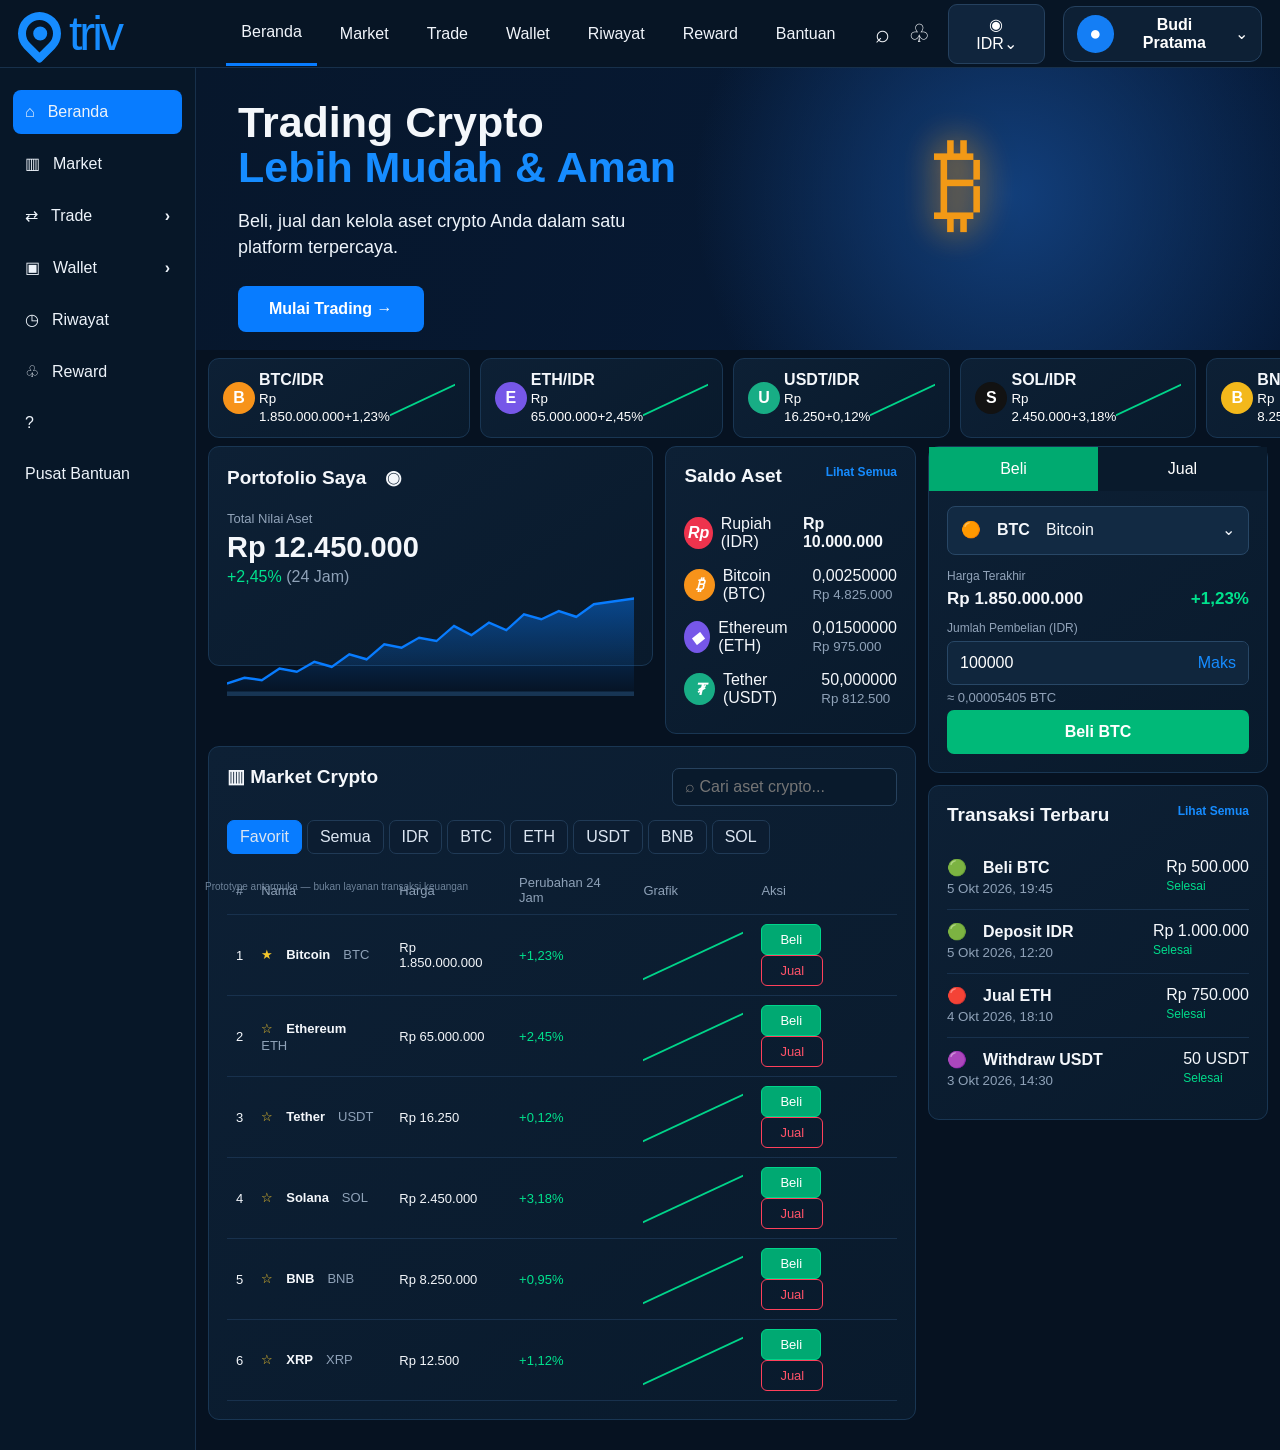
==== index.html @ e759a0e7 "Add files via upload" ====
<!doctype html>
<html lang="id">
<head>
<meta charset="utf-8"><meta name="viewport" content="width=device-width,initial-scale=1">
<title>triv — Trading</title>
<style>
:root{--bg:#061221;--panel:#0b1b2e;--panel2:#0e2239;--line:#18314d;--text:#f4f7fb;--muted:#91a3b9;--blue:#087cff;--green:#00d58a;--red:#ff405b}
*{box-sizing:border-box}html,body{margin:0;background:var(--bg);color:var(--text);font-family:Inter,Arial,sans-serif}button,input{font:inherit}.app{min-height:100vh}.top{height:68px;background:#071525;border-bottom:1px solid #17304b;display:flex;align-items:center;padding:0 18px;gap:25px;position:sticky;top:0;z-index:20}.logo{width:185px;display:flex;align-items:center;gap:8px;font-size:48px;line-height:1;color:#168cff;font-weight:500;letter-spacing:-3px}.logoMark{width:43px;height:43px;border:8px solid #168cff;border-radius:55% 55% 55% 8%;transform:rotate(-45deg);position:relative}.logoMark:after{content:'';position:absolute;width:14px;height:14px;background:#168cff;border-radius:50%;left:7px;top:7px}.topnav{display:flex;gap:8px;flex:1}.topnav button{background:none;border:0;color:#f1f5fb;padding:22px 15px;cursor:pointer}.topnav button.active{border-bottom:3px solid var(--blue)}.topright{display:flex;align-items:center;gap:18px}.icon{font-size:25px}.currency{background:#10253d;border:1px solid #25415f;color:white;border-radius:9px;padding:10px 18px}.account{display:flex;align-items:center;gap:10px;background:#0d2035;border:1px solid #25415f;padding:8px 13px;border-radius:12px;color:white}.avatar{width:38px;height:38px;border-radius:50%;background:#147ef5;display:grid;place-items:center;font-size:20px}.layout{display:grid;grid-template-columns:196px 1fr;min-height:calc(100vh - 68px)}.side{background:#071728;border-right:1px solid #17304b;padding:22px 13px}.side button{width:100%;display:flex;align-items:center;gap:13px;border:0;background:none;color:#edf3fa;padding:13px 12px;margin-bottom:7px;border-radius:8px;text-align:left}.side button.active{background:#087cff}.content{min-width:0;padding-bottom:30px}.hero{height:282px;background:radial-gradient(circle at 75% 45%,#123f7c,transparent 38%),linear-gradient(110deg,#07172c,#061a38);position:relative;overflow:hidden;padding:32px 42px}.hero:after{content:'₿';position:absolute;right:27%;top:55px;font-size:105px;color:#ff9f12;text-shadow:0 0 35px #ff9f12;opacity:.95}.hero h1{font-size:43px;line-height:1.05;margin:0 0 14px;max-width:560px}.hero h1 span{color:#168cff}.hero p{font-size:18px;line-height:1.45;color:#eef4fb;max-width:540px}.cta{background:#087cff;border:0;color:white;border-radius:8px;padding:14px 31px;font-weight:700;margin-top:8px}.ticker{display:grid;grid-template-columns:repeat(5,1fr);gap:10px;padding:8px 12px}.tick,.card{background:linear-gradient(145deg,#0d2035,#091a2c);border:1px solid #193653;border-radius:11px}.tick{padding:12px 14px;display:grid;grid-template-columns:36px 1fr 65px;align-items:center}.coin{width:32px;height:32px;border-radius:50%;display:grid;place-items:center;font-weight:800;color:white}.btc{background:#f7931a}.eth{background:#7657e8}.usdt{background:#18ad85}.sol{background:#121212}.bnb{background:#f3b81b}.xrp{background:#197bd8}.tick b{display:block}.tick small{color:#fff}.up{color:#00e28d}.down{color:#ff5068}.mini{height:34px;position:relative}.mini:before{content:'';position:absolute;left:0;right:0;top:18px;height:2px;background:var(--green);transform:skewY(-25deg);box-shadow:12px 7px 0 -1px var(--green),25px -4px 0 -1px var(--green),39px 5px 0 -1px var(--green)}.main{display:grid;grid-template-columns:minmax(0,1fr) 340px;gap:12px;padding:0 12px}.leftcol{min-width:0}.topcards{display:grid;grid-template-columns:1.6fr .9fr;gap:12px}.card{padding:18px}.card h2{font-size:19px;margin:0 0 20px}.portfolio{height:220px}.value{font-size:29px;font-weight:800}.sub{color:var(--muted);font-size:13px;margin:5px 0}.chart{height:100px;margin-top:10px;position:relative;overflow:hidden;background:linear-gradient(transparent 95%,#173452 96%)}.chart svg{width:100%;height:100%}.assets .row{display:flex;justify-content:space-between;align-items:center;padding:8px 0}.assetname{display:flex;align-items:center;gap:8px}.market{margin-top:12px}.markethead{display:flex;justify-content:space-between;align-items:center;gap:10px}.filters{display:flex;gap:5px;margin:12px 0}.filters button{border:1px solid #203a56;background:#0c1d31;color:#dce6f2;padding:7px 12px;border-radius:7px}.filters .sel{background:#087cff;border-color:#087cff}.search{background:#091a2c;border:1px solid #27425e;color:white;border-radius:7px;padding:9px 12px;width:225px}.table{width:100%;border-collapse:collapse}.table th,.table td{text-align:left;padding:9px;border-bottom:1px solid #18314d;font-size:13px}.table th{color:#8ea1b7;font-weight:500}.star{color:#f3c62c}.action{padding:7px 18px;border-radius:6px;border:1px solid var(--green);background:#00a972;color:white;margin-right:5px}.sell{border-color:var(--red);background:transparent;color:#ff5369}.rightcol{display:flex;flex-direction:column;gap:12px}.trade .tabs{display:grid;grid-template-columns:1fr 1fr;margin:-18px -18px 15px}.tabs button{padding:13px;border:0;background:#091a2c;color:#fff}.tabs .buy{background:#00aa70}.select{background:#122a43;border:1px solid #284766;padding:13px;border-radius:8px;margin-bottom:14px}.label{font-size:12px;color:#91a3b9;margin:12px 0 6px}.input{display:flex;background:#10263d;border:1px solid #284766;border-radius:7px;overflow:hidden}.input input{width:100%;background:none;border:0;color:white;padding:12px;outline:0}.max{background:#10263d;border:0;color:#168cff;padding:0 12px}.buybig{width:100%;background:#00b978;color:white;border:0;border-radius:7px;padding:13px;font-weight:800}.recent .r{display:flex;justify-content:space-between;gap:10px;padding:12px 0;border-bottom:1px solid #18314d}.recent .r:last-child{border-bottom:0}.status{color:#00dc8b;font-size:12px}.profile{position:absolute;right:12px;top:58px;width:265px;background:#0a1b2d;border:1px solid #25415f;border-radius:10px;padding:16px;z-index:30;display:none}.profile.open{display:block}.profile .phead{display:flex;gap:10px;align-items:center;padding-bottom:14px;border-bottom:1px solid #203a55}.profile a{display:block;color:white;text-decoration:none;padding:10px 2px}.profile .logout{color:#ff4e65}.notice{position:fixed;right:15px;bottom:15px;background:#112941;border:1px solid #2a4968;color:white;padding:12px 15px;border-radius:8px;display:none}.prototype{position:fixed;left:205px;bottom:8px;font-size:10px;color:#6e839a;z-index:50}
@media(max-width:1050px){.logo{width:130px;font-size:38px}.topnav button{padding:22px 7px}.layout{grid-template-columns:170px 1fr}.main{grid-template-columns:1fr}.rightcol{display:grid;grid-template-columns:1fr 1fr}.profile{right:10px}.ticker{grid-template-columns:repeat(3,1fr)}}
@media(max-width:700px){.top{height:58px;padding:0 10px;gap:8px}.logo{width:100px;font-size:30px;letter-spacing:-2px}.logoMark{width:28px;height:28px;border-width:5px}.topnav{display:none}.topright{margin-left:auto;gap:5px}.topright .icon{display:none}.currency{padding:7px 9px}.account{padding:5px}.account span{display:none}.layout{display:block}.side{display:flex;overflow:auto;border:0;padding:6px;position:sticky;top:58px;z-index:10}.side button{width:auto;min-width:max-content;margin:0;padding:8px 12px}.hero{height:auto;min-height:280px;padding:28px 20px}.hero h1{font-size:34px}.hero p{font-size:15px}.hero:after{right:-15px;top:100px;font-size:80px}.ticker{grid-template-columns:repeat(2,1fr);padding:7px}.tick{grid-template-columns:31px 1fr}.tick .mini{display:none}.main{padding:0 7px}.topcards{grid-template-columns:1fr}.portfolio{height:205px}.rightcol{display:block}.rightcol>.card{margin-top:12px}.filters{overflow:auto}.filters button{white-space:nowrap}.search{width:100%;margin-bottom:5px}.markethead{display:block}.table{min-width:720px}.market{overflow:hidden}.prototype{left:7px}.profile{top:58px;right:7px;width:calc(100vw - 14px)}}
</style>
</head>
<body>
<div class="app">
<header class="top"><div class="logo"><span class="logoMark"></span><span>triv</span></div><nav class="topnav"><button class="active">Beranda</button><button>Market</button><button>Trade</button><button>Wallet</button><button>Riwayat</button><button>Reward</button><button>Bantuan</button></nav><div class="topright"><span class="icon">⌕</span><span class="icon">♧</span><button class="currency">◉ IDR⌄</button><button class="account" id="account"><span class="avatar">●</span><b>Budi Pratama</b><span>⌄</span></button></div><div class="profile" id="profile"><div class="phead"><span class="avatar">●</span><div><b>Budi Pratama</b><br><small style="color:#8fa2b8">budi@example.com</small><br><small style="color:#00dc8b">✓ Terverifikasi</small></div></div><a href="#">♙ &nbsp; Profil Saya</a><a href="#">♙ &nbsp; Keamanan Akun</a><a href="#">♧ &nbsp; Notifikasi</a><a href="#">♧ &nbsp; API (Opsional)</a><a href="#">⚙ &nbsp; Pengaturan</a><a class="logout" href="#">♧ &nbsp; Keluar</a></div></header>
<div class="layout"><aside class="side"><button class="active">⌂ <span>Beranda</span></button><button>▥ <span>Market</span></button><button>⇄ <span>Trade</span><b style="margin-left:auto">›</b></button><button>▣ <span>Wallet</span><b style="margin-left:auto">›</b></button><button>◷ <span>Riwayat</span></button><button>♧ <span>Reward</span></button><button>?</button><button><span>Pusat Bantuan</span></button></aside>
<main class="content"><section class="hero"><div class="prototype">Prototype antarmuka — bukan layanan transaksi keuangan</div><h1>Trading Crypto<br><span>Lebih Mudah & Aman</span></h1><p>Beli, jual dan kelola aset crypto Anda dalam satu<br>platform terpercaya.</p><button class="cta">Mulai Trading →</button></section>
<section class="ticker">${''}</section>
<section class="main"><div class="leftcol"><div class="topcards"><div class="card portfolio"><h2>Portofolio Saya　◉</h2><div class="sub">Total Nilai Aset</div><div class="value">Rp 12.450.000</div><div class="up" style="margin-top:4px">+2,45% <span style="color:#8fa2b8">(24 Jam)</span></div><div class="chart"><svg viewBox="0 0 700 120" preserveAspectRatio="none"><defs><linearGradient id="g" x1="0" y1="0" x2="0" y2="1"><stop offset="0" stop-color="#087cff" stop-opacity=".45"/><stop offset="1" stop-color="#087cff" stop-opacity="0"/></linearGradient></defs><path d="M0 105 L30 98 L60 101 L90 87 L120 91 L150 79 L180 85 L210 70 L240 76 L270 58 L300 62 L330 50 L360 54 L390 36 L420 47 L450 32 L480 41 L510 22 L540 28 L570 18 L600 25 L630 10 L700 3 L700 120 L0 120Z" fill="url(#g)"/><polyline points="0,105 30,98 60,101 90,87 120,91 150,79 180,85 210,70 240,76 270,58 300,62 330,50 360,54 390,36 420,47 450,32 480,41 510,22 540,28 570,18 600,25 630,10 700,3" fill="none" stroke="#087cff" stroke-width="3"/></svg></div></div><div class="card assets"><h2>Saldo Aset <a style="float:right;color:#168cff;font-size:12px">Lihat Semua</a></h2><div class="row"><span class="assetname"><i class="coin" style="background:#ed334d">Rp</i>Rupiah (IDR)</span><b>Rp 10.000.000</b></div><div class="row"><span class="assetname"><i class="coin btc">₿</i>Bitcoin (BTC)</span><span>0,00250000<br><small style="color:#8fa2b8">Rp 4.825.000</small></span></div><div class="row"><span class="assetname"><i class="coin eth">◆</i>Ethereum (ETH)</span><span>0,01500000<br><small style="color:#8fa2b8">Rp 975.000</small></span></div><div class="row"><span class="assetname"><i class="coin usdt">₮</i>Tether (USDT)</span><span>50,000000<br><small style="color:#8fa2b8">Rp 812.500</small></span></div></div></div>
<div class="card market"><div class="markethead"><h2>▥ Market Crypto</h2><input class="search" placeholder="⌕ Cari aset crypto..."></div><div class="filters"><button class="sel">Favorit</button><button>Semua</button><button>IDR</button><button>BTC</button><button>ETH</button><button>USDT</button><button>BNB</button><button>SOL</button></div><table class="table"><thead><tr><th>#</th><th>Nama</th><th>Harga</th><th>Perubahan 24 Jam</th><th>Grafik</th><th>Aksi</th></tr></thead><tbody id="rows"></tbody></table></div></div>
<div class="rightcol"><div class="card trade"><div class="tabs"><button class="buy">Beli</button><button>Jual</button></div><div class="select">🟠　<b>BTC</b>　Bitcoin <span style="float:right">⌄</span></div><div class="label">Harga Terakhir</div><b style="font-size:17px">Rp 1.850.000.000</b><b class="up" style="float:right;font-size:17px">+1,23%</b><div class="label">Jumlah Pembelian (IDR)</div><div class="input"><input value="100000"><button class="max">Maks</button></div><div class="sub">≈ 0,00005405 BTC</div><button class="buybig">Beli BTC</button></div><div class="card recent"><h2>Transaksi Terbaru <a style="float:right;color:#168cff;font-size:12px">Lihat Semua</a></h2><div class="r"><span>🟢　<b>Beli BTC</b><br><small style="color:#8fa2b8">5 Okt 2026, 19:45</small></span><span>Rp 500.000<br><small class="status">Selesai</small></span></div><div class="r"><span>🟢　<b>Deposit IDR</b><br><small style="color:#8fa2b8">5 Okt 2026, 12:20</small></span><span>Rp 1.000.000<br><small class="status">Selesai</small></span></div><div class="r"><span>🔴　<b>Jual ETH</b><br><small style="color:#8fa2b8">4 Okt 2026, 18:10</small></span><span>Rp 750.000<br><small class="status">Selesai</small></span></div><div class="r"><span>🟣　<b>Withdraw USDT</b><br><small style="color:#8fa2b8">3 Okt 2026, 14:30</small></span><span>50 USDT<br><small class="status">Selesai</small></span></div></div></div></section></main></div></div>
<div class="notice" id="notice">Fitur prototype</div>
<script>
const assets=[['Bitcoin','BTC','Rp 1.850.000.000','+1,23%','btc'],['Ethereum','ETH','Rp 65.000.000','+2,45%','eth'],['Tether','USDT','Rp 16.250','+0,12%','usdt'],['Solana','SOL','Rp 2.450.000','+3,18%','sol'],['BNB','BNB','Rp 8.250.000','+0,95%','bnb'],['XRP','XRP','Rp 12.500','+1,12%','xrp']];
document.querySelector('.ticker').innerHTML=assets.slice(0,5).map(a=>`<div class="tick"><span class="coin ${a[4]}">${a[1][0]}</span><span><b>${a[1]}/IDR</b><small>${a[2]}</small><small class="up">${a[3]}</small></span><span class="mini"></span></div>`).join('');
document.getElementById('rows').innerHTML=assets.map((a,i)=>`<tr><td>${i+1}</td><td><span class="star">${i<1?'★':'☆'}</span>　<b>${a[0]}</b>　<span style="color:#8fa2b8">${a[1]}</span></td><td>${a[2]}</td><td class="up">${a[3]}</td><td><span class="mini" style="display:inline-block;width:100px"></span></td><td><button class="action">Beli</button><button class="action sell">Jual</button></td></tr>`).join('');
const profile=document.getElementById('profile');document.getElementById('account').onclick=()=>profile.classList.toggle('open');document.addEventListener('click',e=>{if(!e.target.closest('#account')&&!e.target.closest('#profile'))profile.classList.remove('open')});
document.querySelectorAll('button').forEach(b=>{if(!b.closest('.topnav')&&!b.closest('.side')&&!b.closest('#account')&&!b.closest('.profile'))b.addEventListener('click',()=>{const n=document.getElementById('notice');n.style.display='block';setTimeout(()=>n.style.display='none',1200)})});
</script>
</body></html>
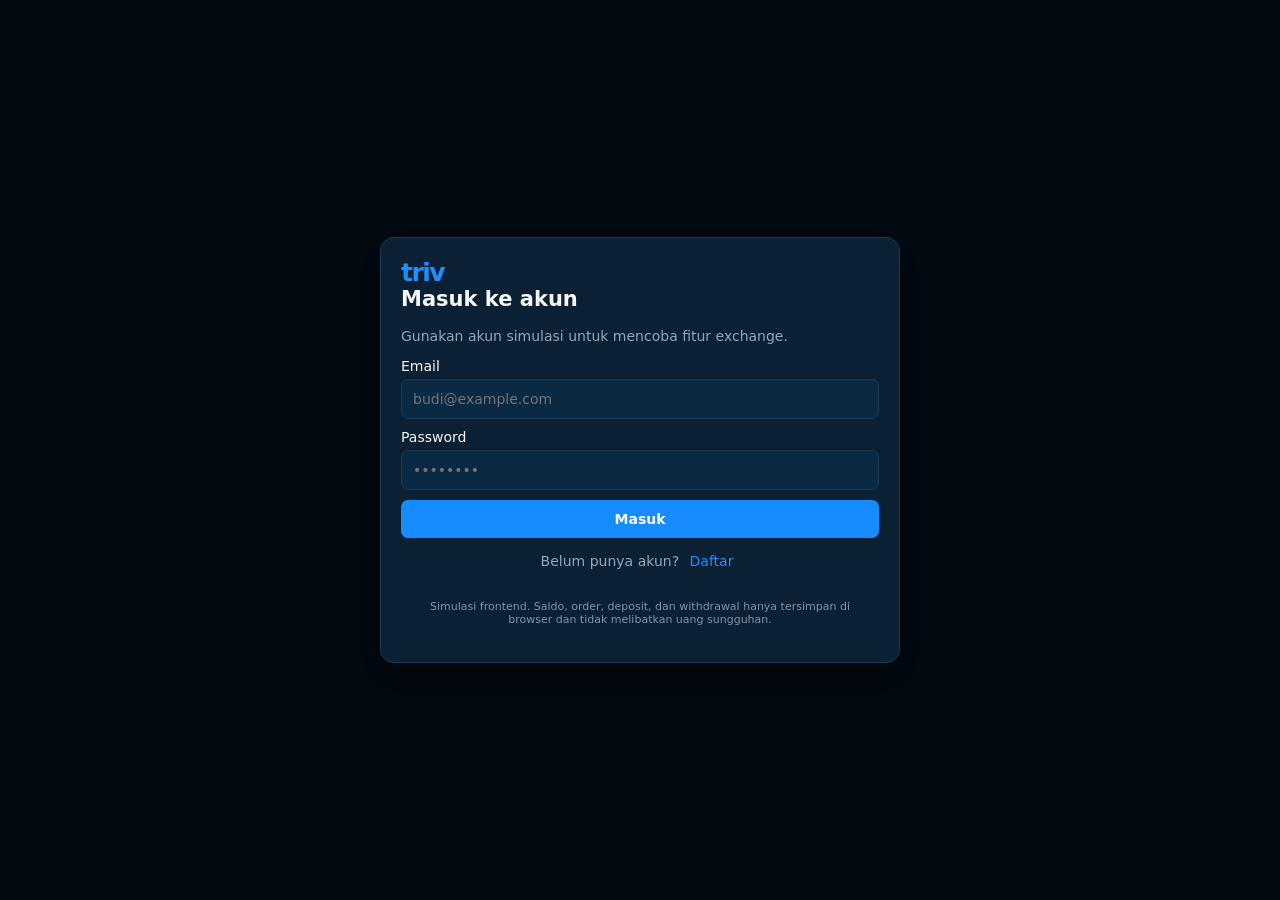
==== commit 400e415d: "Add files via upload" ====
--- a/index.html
+++ b/index.html
@@ -1,30 +1,106 @@
 <!doctype html>
 <html lang="id">
 <head>
-<meta charset="utf-8"><meta name="viewport" content="width=device-width,initial-scale=1">
-<title>triv — Trading</title>
+<meta charset="utf-8">
+<meta name="viewport" content="width=device-width,initial-scale=1,viewport-fit=cover">
+<title>triv — Trading Simulator</title>
 <style>
-:root{--bg:#061221;--panel:#0b1b2e;--panel2:#0e2239;--line:#18314d;--text:#f4f7fb;--muted:#91a3b9;--blue:#087cff;--green:#00d58a;--red:#ff405b}
-*{box-sizing:border-box}html,body{margin:0;background:var(--bg);color:var(--text);font-family:Inter,Arial,sans-serif}button,input{font:inherit}.app{min-height:100vh}.top{height:68px;background:#071525;border-bottom:1px solid #17304b;display:flex;align-items:center;padding:0 18px;gap:25px;position:sticky;top:0;z-index:20}.logo{width:185px;display:flex;align-items:center;gap:8px;font-size:48px;line-height:1;color:#168cff;font-weight:500;letter-spacing:-3px}.logoMark{width:43px;height:43px;border:8px solid #168cff;border-radius:55% 55% 55% 8%;transform:rotate(-45deg);position:relative}.logoMark:after{content:'';position:absolute;width:14px;height:14px;background:#168cff;border-radius:50%;left:7px;top:7px}.topnav{display:flex;gap:8px;flex:1}.topnav button{background:none;border:0;color:#f1f5fb;padding:22px 15px;cursor:pointer}.topnav button.active{border-bottom:3px solid var(--blue)}.topright{display:flex;align-items:center;gap:18px}.icon{font-size:25px}.currency{background:#10253d;border:1px solid #25415f;color:white;border-radius:9px;padding:10px 18px}.account{display:flex;align-items:center;gap:10px;background:#0d2035;border:1px solid #25415f;padding:8px 13px;border-radius:12px;color:white}.avatar{width:38px;height:38px;border-radius:50%;background:#147ef5;display:grid;place-items:center;font-size:20px}.layout{display:grid;grid-template-columns:196px 1fr;min-height:calc(100vh - 68px)}.side{background:#071728;border-right:1px solid #17304b;padding:22px 13px}.side button{width:100%;display:flex;align-items:center;gap:13px;border:0;background:none;color:#edf3fa;padding:13px 12px;margin-bottom:7px;border-radius:8px;text-align:left}.side button.active{background:#087cff}.content{min-width:0;padding-bottom:30px}.hero{height:282px;background:radial-gradient(circle at 75% 45%,#123f7c,transparent 38%),linear-gradient(110deg,#07172c,#061a38);position:relative;overflow:hidden;padding:32px 42px}.hero:after{content:'₿';position:absolute;right:27%;top:55px;font-size:105px;color:#ff9f12;text-shadow:0 0 35px #ff9f12;opacity:.95}.hero h1{font-size:43px;line-height:1.05;margin:0 0 14px;max-width:560px}.hero h1 span{color:#168cff}.hero p{font-size:18px;line-height:1.45;color:#eef4fb;max-width:540px}.cta{background:#087cff;border:0;color:white;border-radius:8px;padding:14px 31px;font-weight:700;margin-top:8px}.ticker{display:grid;grid-template-columns:repeat(5,1fr);gap:10px;padding:8px 12px}.tick,.card{background:linear-gradient(145deg,#0d2035,#091a2c);border:1px solid #193653;border-radius:11px}.tick{padding:12px 14px;display:grid;grid-template-columns:36px 1fr 65px;align-items:center}.coin{width:32px;height:32px;border-radius:50%;display:grid;place-items:center;font-weight:800;color:white}.btc{background:#f7931a}.eth{background:#7657e8}.usdt{background:#18ad85}.sol{background:#121212}.bnb{background:#f3b81b}.xrp{background:#197bd8}.tick b{display:block}.tick small{color:#fff}.up{color:#00e28d}.down{color:#ff5068}.mini{height:34px;position:relative}.mini:before{content:'';position:absolute;left:0;right:0;top:18px;height:2px;background:var(--green);transform:skewY(-25deg);box-shadow:12px 7px 0 -1px var(--green),25px -4px 0 -1px var(--green),39px 5px 0 -1px var(--green)}.main{display:grid;grid-template-columns:minmax(0,1fr) 340px;gap:12px;padding:0 12px}.leftcol{min-width:0}.topcards{display:grid;grid-template-columns:1.6fr .9fr;gap:12px}.card{padding:18px}.card h2{font-size:19px;margin:0 0 20px}.portfolio{height:220px}.value{font-size:29px;font-weight:800}.sub{color:var(--muted);font-size:13px;margin:5px 0}.chart{height:100px;margin-top:10px;position:relative;overflow:hidden;background:linear-gradient(transparent 95%,#173452 96%)}.chart svg{width:100%;height:100%}.assets .row{display:flex;justify-content:space-between;align-items:center;padding:8px 0}.assetname{display:flex;align-items:center;gap:8px}.market{margin-top:12px}.markethead{display:flex;justify-content:space-between;align-items:center;gap:10px}.filters{display:flex;gap:5px;margin:12px 0}.filters button{border:1px solid #203a56;background:#0c1d31;color:#dce6f2;padding:7px 12px;border-radius:7px}.filters .sel{background:#087cff;border-color:#087cff}.search{background:#091a2c;border:1px solid #27425e;color:white;border-radius:7px;padding:9px 12px;width:225px}.table{width:100%;border-collapse:collapse}.table th,.table td{text-align:left;padding:9px;border-bottom:1px solid #18314d;font-size:13px}.table th{color:#8ea1b7;font-weight:500}.star{color:#f3c62c}.action{padding:7px 18px;border-radius:6px;border:1px solid var(--green);background:#00a972;color:white;margin-right:5px}.sell{border-color:var(--red);background:transparent;color:#ff5369}.rightcol{display:flex;flex-direction:column;gap:12px}.trade .tabs{display:grid;grid-template-columns:1fr 1fr;margin:-18px -18px 15px}.tabs button{padding:13px;border:0;background:#091a2c;color:#fff}.tabs .buy{background:#00aa70}.select{background:#122a43;border:1px solid #284766;padding:13px;border-radius:8px;margin-bottom:14px}.label{font-size:12px;color:#91a3b9;margin:12px 0 6px}.input{display:flex;background:#10263d;border:1px solid #284766;border-radius:7px;overflow:hidden}.input input{width:100%;background:none;border:0;color:white;padding:12px;outline:0}.max{background:#10263d;border:0;color:#168cff;padding:0 12px}.buybig{width:100%;background:#00b978;color:white;border:0;border-radius:7px;padding:13px;font-weight:800}.recent .r{display:flex;justify-content:space-between;gap:10px;padding:12px 0;border-bottom:1px solid #18314d}.recent .r:last-child{border-bottom:0}.status{color:#00dc8b;font-size:12px}.profile{position:absolute;right:12px;top:58px;width:265px;background:#0a1b2d;border:1px solid #25415f;border-radius:10px;padding:16px;z-index:30;display:none}.profile.open{display:block}.profile .phead{display:flex;gap:10px;align-items:center;padding-bottom:14px;border-bottom:1px solid #203a55}.profile a{display:block;color:white;text-decoration:none;padding:10px 2px}.profile .logout{color:#ff4e65}.notice{position:fixed;right:15px;bottom:15px;background:#112941;border:1px solid #2a4968;color:white;padding:12px 15px;border-radius:8px;display:none}.prototype{position:fixed;left:205px;bottom:8px;font-size:10px;color:#6e839a;z-index:50}
-@media(max-width:1050px){.logo{width:130px;font-size:38px}.topnav button{padding:22px 7px}.layout{grid-template-columns:170px 1fr}.main{grid-template-columns:1fr}.rightcol{display:grid;grid-template-columns:1fr 1fr}.profile{right:10px}.ticker{grid-template-columns:repeat(3,1fr)}}
-@media(max-width:700px){.top{height:58px;padding:0 10px;gap:8px}.logo{width:100px;font-size:30px;letter-spacing:-2px}.logoMark{width:28px;height:28px;border-width:5px}.topnav{display:none}.topright{margin-left:auto;gap:5px}.topright .icon{display:none}.currency{padding:7px 9px}.account{padding:5px}.account span{display:none}.layout{display:block}.side{display:flex;overflow:auto;border:0;padding:6px;position:sticky;top:58px;z-index:10}.side button{width:auto;min-width:max-content;margin:0;padding:8px 12px}.hero{height:auto;min-height:280px;padding:28px 20px}.hero h1{font-size:34px}.hero p{font-size:15px}.hero:after{right:-15px;top:100px;font-size:80px}.ticker{grid-template-columns:repeat(2,1fr);padding:7px}.tick{grid-template-columns:31px 1fr}.tick .mini{display:none}.main{padding:0 7px}.topcards{grid-template-columns:1fr}.portfolio{height:205px}.rightcol{display:block}.rightcol>.card{margin-top:12px}.filters{overflow:auto}.filters button{white-space:nowrap}.search{width:100%;margin-bottom:5px}.markethead{display:block}.table{min-width:720px}.market{overflow:hidden}.prototype{left:7px}.profile{top:58px;right:7px;width:calc(100vw - 14px)}}
+:root{--bg:#061728;--panel:#0b2033;--panel2:#0e2941;--line:#183a56;--text:#f4f7fb;--muted:#91a7bb;--blue:#168cff;--blue2:#0e6fe5;--green:#08c98b;--red:#f34b68;--yellow:#ffb21d;--shadow:0 12px 35px rgba(0,0,0,.25)}
+*{box-sizing:border-box}body{margin:0;background:var(--bg);color:var(--text);font-family:Inter,system-ui,-apple-system,Segoe UI,Roboto,Arial,sans-serif;font-size:14px}button,input,select{font:inherit}button{cursor:pointer;border:0}.hidden{display:none!important}.app{min-height:100vh}.top{height:62px;background:#071b2d;border-bottom:1px solid var(--line);display:flex;align-items:center;padding:0 18px;gap:22px;position:sticky;top:0;z-index:20}.logo{font-size:25px;font-weight:900;color:#1e8dff;letter-spacing:-1.5px}.logo span{display:inline-block}.nav{display:flex;gap:22px;align-items:center;flex:1}.nav button,.side button{background:none;color:#c2d0dc}.nav button.active,.nav button:hover{color:#fff}.top-actions{display:flex;align-items:center;gap:10px}.iconbtn,.profilebtn,.currency{background:#0c2a43;color:#d9e7f2;border:1px solid var(--line);border-radius:10px;padding:9px 11px}.profilebtn{display:flex;align-items:center;gap:8px}.avatar{width:24px;height:24px;border-radius:50%;background:#147ef5;display:grid;place-items:center;font-size:11px;font-weight:800}.layout{display:grid;grid-template-columns:180px 1fr;min-height:calc(100vh - 62px)}.side{border-right:1px solid var(--line);padding:18px 10px;background:#071b2d}.side button{width:100%;padding:12px 13px;text-align:left;border-radius:8px;margin-bottom:6px}.side button.active,.side button:hover{background:var(--blue);color:#fff}.main{padding:18px;max-width:1450px;width:100%;margin:auto}.hero{min-height:180px;border-radius:10px;background:radial-gradient(circle at 78% 50%,#16508a 0,#0c3159 34%,#0a2138 75%);padding:28px 30px;position:relative;overflow:hidden}.hero h1{font-size:30px;margin:0 0 8px}.hero h1 span{color:#168cff}.hero p{color:#d1dbe5;max-width:520px;line-height:1.5}.primary{background:var(--blue);color:#fff;border-radius:8px;padding:11px 16px;font-weight:800}.hero-coin{position:absolute;right:11%;top:27px;font-size:86px;color:#ffad13;text-shadow:0 0 35px #f5a40077}.ticks{display:grid;grid-template-columns:repeat(5,1fr);gap:9px;margin:10px 0}.tick{background:var(--panel);border:1px solid var(--line);border-radius:8px;padding:10px;position:relative;overflow:hidden}.tick b{display:block}.tick small{color:#c8d4df}.up{color:var(--green)}.down{color:var(--red)}.spark{height:20px;margin-top:3px;background:linear-gradient(165deg,transparent 40%,#10c999 41%,#10c999 47%,transparent 48%)}.grid{display:grid;grid-template-columns:1.35fr .85fr;gap:10px}.card{background:var(--panel);border:1px solid var(--line);border-radius:10px;box-shadow:var(--shadow)}.card h3{margin:0;font-size:16px}.pad{padding:14px}.portfolio{min-height:270px}.value{font-size:23px;font-weight:850;margin:7px 0}.chart{height:150px;margin-top:15px;background:linear-gradient(to top,rgba(15,137,255,.34),transparent 70%),linear-gradient(175deg,transparent 45%,#128cff 46%,#128cff 48%,transparent 49%);clip-path:polygon(0 100%,0 80%,8% 73%,15% 78%,23% 61%,30% 67%,39% 52%,46% 60%,54% 42%,61% 49%,69% 30%,76% 40%,85% 22%,93% 28%,100% 10%,100% 100%)}.periods{display:flex;gap:7px;margin-top:9px}.periods button{background:#0c2942;color:#a9bac9;border-radius:6px;padding:6px 10px}.periods button.active{background:var(--blue);color:#fff}.assets .asset{display:flex;align-items:center;justify-content:space-between;padding:10px 0;border-bottom:1px solid #15334a}.asset:last-child{border-bottom:0}.coin{width:25px;height:25px;border-radius:50%;display:inline-grid;place-items:center;background:#f59d22;color:#fff;font-size:11px;font-weight:900;margin-right:7px}.coin.eth{background:#7953e6}.coin.usdt{background:#13a77d}.coin.idr{background:#ed4f73}.coin.sol{background:#7c5cff}.trade{margin-top:10px}.tabs{display:flex}.tabs button{flex:1;padding:12px;background:#0b2942;color:#fff}.tabs button.active.buy{background:var(--green)}.tabs button.active.sell{background:var(--red)}.formrow{margin:11px 0}.formrow label{display:block;color:#9eb1c2;font-size:12px;margin-bottom:5px}.inputwrap{display:flex;background:#0c2942;border:1px solid var(--line);border-radius:7px}.inputwrap input,.inputwrap select{width:100%;background:none;border:0;color:#fff;padding:10px;outline:0}.inputwrap button{background:none;color:#20a0ff;padding:0 10px}.full{width:100%;padding:11px;border-radius:7px;font-weight:800}.buybtn{background:var(--green);color:#062019}.sellbtn{background:var(--red);color:#fff}.section{margin-top:10px}.market-head{display:flex;justify-content:space-between;align-items:center;gap:10px;flex-wrap:wrap}.filters{display:flex;gap:5px;flex-wrap:wrap;margin-top:12px}.filters button{background:#0b2942;color:#b7c7d5;border-radius:6px;padding:6px 10px}.filters button.active{background:var(--blue);color:#fff}.search{background:#0a243b;border:1px solid var(--line);color:#fff;border-radius:7px;padding:9px 11px;outline:0}.table{width:100%;border-collapse:collapse;margin-top:10px;font-size:12px}.table th,.table td{padding:10px 7px;border-bottom:1px solid #14334b;text-align:left;white-space:nowrap}.action{padding:6px 10px;border-radius:6px;color:#fff;margin-right:4px}.action.buy{background:#08b981}.action.sell{background:#a82e4b}.history-item{display:flex;align-items:center;justify-content:space-between;padding:12px 0;border-bottom:1px solid #15334a}.dot{width:11px;height:11px;border-radius:50%;display:inline-block;margin-right:8px;background:var(--green)}.dot.red{background:var(--red)}.modalback{position:fixed;inset:0;background:#0009;z-index:50;display:grid;place-items:center;padding:16px}.modal{width:min(520px,100%);background:#0b2033;border:1px solid var(--line);border-radius:14px;padding:20px;box-shadow:var(--shadow);max-height:90vh;overflow:auto}.modal h2{margin-top:0}.close{float:right;background:#15344d;color:#fff;border-radius:50%;width:32px;height:32px}.modal .input{width:100%;background:#0a2943;border:1px solid var(--line);color:#fff;border-radius:7px;padding:11px;outline:0;margin:5px 0 10px}.profile-menu{position:absolute;right:18px;top:57px;width:260px;background:#0b2033;border:1px solid var(--line);border-radius:10px;box-shadow:var(--shadow);padding:10px;z-index:40}.profile-head{padding:10px;border-bottom:1px solid var(--line);margin-bottom:7px}.profile-menu button{display:block;width:100%;text-align:left;background:none;color:#dce7ef;padding:10px;border-radius:7px}.profile-menu button:hover{background:#123451}.profile-menu .danger{color:#ff5c73}.toast{position:fixed;right:18px;bottom:18px;background:#102e47;color:#fff;border:1px solid #25516f;border-radius:9px;padding:12px 15px;z-index:100;box-shadow:var(--shadow)}.notice{font-size:11px;color:#8095a8;text-align:center;padding:16px}.mobilebar{display:none}
+@media(max-width:900px){.nav{gap:11px}.nav button{font-size:12px}.layout{grid-template-columns:150px 1fr}.ticks{grid-template-columns:repeat(3,1fr)}.grid{grid-template-columns:1fr}.hero-coin{right:5%}}
+@media(max-width:700px){.top{height:55px;padding:0 10px;gap:9px}.nav{display:none}.top-actions{margin-left:auto}.currency{padding:7px}.profilebtn{padding:7px}.profilebtn .pname{display:none}.layout{display:block}.side{display:none}.main{padding:8px}.hero{min-height:170px;padding:22px 17px}.hero h1{font-size:24px}.hero p{font-size:12px;max-width:75%}.hero-coin{font-size:62px;right:4%;top:45px}.ticks{grid-template-columns:repeat(2,1fr)}.tick{font-size:11px}.tick:nth-child(5){grid-column:1/3}.table-wrap{overflow-x:auto}.table{min-width:720px}.mobilebar{position:fixed;display:flex;bottom:0;left:0;right:0;background:#071b2d;border-top:1px solid var(--line);z-index:30;justify-content:space-around;padding:7px}.mobilebar button{background:none;color:#9db0c1;font-size:10px}.mobilebar button.active{color:#20a0ff}.main{padding-bottom:65px}.market-head{align-items:flex-start}.search{width:100%}}
 </style>
 </head>
 <body>
-<div class="app">
-<header class="top"><div class="logo"><span class="logoMark"></span><span>triv</span></div><nav class="topnav"><button class="active">Beranda</button><button>Market</button><button>Trade</button><button>Wallet</button><button>Riwayat</button><button>Reward</button><button>Bantuan</button></nav><div class="topright"><span class="icon">⌕</span><span class="icon">♧</span><button class="currency">◉ IDR⌄</button><button class="account" id="account"><span class="avatar">●</span><b>Budi Pratama</b><span>⌄</span></button></div><div class="profile" id="profile"><div class="phead"><span class="avatar">●</span><div><b>Budi Pratama</b><br><small style="color:#8fa2b8">budi@example.com</small><br><small style="color:#00dc8b">✓ Terverifikasi</small></div></div><a href="#">♙ &nbsp; Profil Saya</a><a href="#">♙ &nbsp; Keamanan Akun</a><a href="#">♧ &nbsp; Notifikasi</a><a href="#">♧ &nbsp; API (Opsional)</a><a href="#">⚙ &nbsp; Pengaturan</a><a class="logout" href="#">♧ &nbsp; Keluar</a></div></header>
-<div class="layout"><aside class="side"><button class="active">⌂ <span>Beranda</span></button><button>▥ <span>Market</span></button><button>⇄ <span>Trade</span><b style="margin-left:auto">›</b></button><button>▣ <span>Wallet</span><b style="margin-left:auto">›</b></button><button>◷ <span>Riwayat</span></button><button>♧ <span>Reward</span></button><button>?</button><button><span>Pusat Bantuan</span></button></aside>
-<main class="content"><section class="hero"><div class="prototype">Prototype antarmuka — bukan layanan transaksi keuangan</div><h1>Trading Crypto<br><span>Lebih Mudah & Aman</span></h1><p>Beli, jual dan kelola aset crypto Anda dalam satu<br>platform terpercaya.</p><button class="cta">Mulai Trading →</button></section>
-<section class="ticker">${''}</section>
-<section class="main"><div class="leftcol"><div class="topcards"><div class="card portfolio"><h2>Portofolio Saya　◉</h2><div class="sub">Total Nilai Aset</div><div class="value">Rp 12.450.000</div><div class="up" style="margin-top:4px">+2,45% <span style="color:#8fa2b8">(24 Jam)</span></div><div class="chart"><svg viewBox="0 0 700 120" preserveAspectRatio="none"><defs><linearGradient id="g" x1="0" y1="0" x2="0" y2="1"><stop offset="0" stop-color="#087cff" stop-opacity=".45"/><stop offset="1" stop-color="#087cff" stop-opacity="0"/></linearGradient></defs><path d="M0 105 L30 98 L60 101 L90 87 L120 91 L150 79 L180 85 L210 70 L240 76 L270 58 L300 62 L330 50 L360 54 L390 36 L420 47 L450 32 L480 41 L510 22 L540 28 L570 18 L600 25 L630 10 L700 3 L700 120 L0 120Z" fill="url(#g)"/><polyline points="0,105 30,98 60,101 90,87 120,91 150,79 180,85 210,70 240,76 270,58 300,62 330,50 360,54 390,36 420,47 450,32 480,41 510,22 540,28 570,18 600,25 630,10 700,3" fill="none" stroke="#087cff" stroke-width="3"/></svg></div></div><div class="card assets"><h2>Saldo Aset <a style="float:right;color:#168cff;font-size:12px">Lihat Semua</a></h2><div class="row"><span class="assetname"><i class="coin" style="background:#ed334d">Rp</i>Rupiah (IDR)</span><b>Rp 10.000.000</b></div><div class="row"><span class="assetname"><i class="coin btc">₿</i>Bitcoin (BTC)</span><span>0,00250000<br><small style="color:#8fa2b8">Rp 4.825.000</small></span></div><div class="row"><span class="assetname"><i class="coin eth">◆</i>Ethereum (ETH)</span><span>0,01500000<br><small style="color:#8fa2b8">Rp 975.000</small></span></div><div class="row"><span class="assetname"><i class="coin usdt">₮</i>Tether (USDT)</span><span>50,000000<br><small style="color:#8fa2b8">Rp 812.500</small></span></div></div></div>
-<div class="card market"><div class="markethead"><h2>▥ Market Crypto</h2><input class="search" placeholder="⌕ Cari aset crypto..."></div><div class="filters"><button class="sel">Favorit</button><button>Semua</button><button>IDR</button><button>BTC</button><button>ETH</button><button>USDT</button><button>BNB</button><button>SOL</button></div><table class="table"><thead><tr><th>#</th><th>Nama</th><th>Harga</th><th>Perubahan 24 Jam</th><th>Grafik</th><th>Aksi</th></tr></thead><tbody id="rows"></tbody></table></div></div>
-<div class="rightcol"><div class="card trade"><div class="tabs"><button class="buy">Beli</button><button>Jual</button></div><div class="select">🟠　<b>BTC</b>　Bitcoin <span style="float:right">⌄</span></div><div class="label">Harga Terakhir</div><b style="font-size:17px">Rp 1.850.000.000</b><b class="up" style="float:right;font-size:17px">+1,23%</b><div class="label">Jumlah Pembelian (IDR)</div><div class="input"><input value="100000"><button class="max">Maks</button></div><div class="sub">≈ 0,00005405 BTC</div><button class="buybig">Beli BTC</button></div><div class="card recent"><h2>Transaksi Terbaru <a style="float:right;color:#168cff;font-size:12px">Lihat Semua</a></h2><div class="r"><span>🟢　<b>Beli BTC</b><br><small style="color:#8fa2b8">5 Okt 2026, 19:45</small></span><span>Rp 500.000<br><small class="status">Selesai</small></span></div><div class="r"><span>🟢　<b>Deposit IDR</b><br><small style="color:#8fa2b8">5 Okt 2026, 12:20</small></span><span>Rp 1.000.000<br><small class="status">Selesai</small></span></div><div class="r"><span>🔴　<b>Jual ETH</b><br><small style="color:#8fa2b8">4 Okt 2026, 18:10</small></span><span>Rp 750.000<br><small class="status">Selesai</small></span></div><div class="r"><span>🟣　<b>Withdraw USDT</b><br><small style="color:#8fa2b8">3 Okt 2026, 14:30</small></span><span>50 USDT<br><small class="status">Selesai</small></span></div></div></div></section></main></div></div>
-<div class="notice" id="notice">Fitur prototype</div>
+<div id="auth" class="modalback">
+  <div class="modal">
+    <div class="logo">triv</div>
+    <h2 id="authTitle">Masuk ke akun</h2>
+    <p style="color:var(--muted)">Gunakan akun simulasi untuk mencoba fitur exchange.</p>
+    <div id="registerFields" class="hidden">
+      <label>Nama lengkap</label><input id="regName" class="input" placeholder="Budi Pratama">
+    </div>
+    <label>Email</label><input id="authEmail" class="input" type="email" placeholder="budi@example.com">
+    <label>Password</label><input id="authPass" class="input" type="password" placeholder="••••••••">
+    <button id="authSubmit" class="primary full">Masuk</button>
+    <p id="authSwitch" style="text-align:center;color:#91a7bb">Belum punya akun? <button style="background:none;color:#1990ff" onclick="toggleAuth()">Daftar</button></p>
+    <div class="notice">Simulasi frontend. Saldo, order, deposit, dan withdrawal hanya tersimpan di browser dan tidak melibatkan uang sungguhan.</div>
+  </div>
+</div>
+<div class="app hidden" id="app">
+<header class="top">
+  <button class="iconbtn" id="mobileMenu">☰</button><div class="logo">triv</div>
+  <nav class="nav"><button data-go="home" class="active">Beranda</button><button data-go="market">Market</button><button data-go="trade">Trade</button><button data-go="wallet">Wallet</button><button data-go="history">Riwayat</button><button data-go="reward">Reward</button><button data-go="help">Bantuan</button></nav>
+  <div class="top-actions"><button class="iconbtn" onclick="showToast('Pencarian siap digunakan')">⌕</button><button class="iconbtn" onclick="showToast('Tidak ada notifikasi baru')">♧</button><button class="currency">IDR⌄</button><button class="profilebtn" id="profileBtn"><span class="avatar" id="avatar">B</span><span class="pname" id="profileName">Budi Pratama</span>⌄</button></div>
+  <div class="profile-menu hidden" id="profileMenu">
+    <div class="profile-head"><b id="menuName">Budi Pratama</b><br><small id="menuEmail">budi@example.com</small><br><span class="up">● Terverifikasi</span></div>
+    <button onclick="openModal('Profil Saya',profileForm())">Profil Saya</button><button onclick="openModal('Keamanan Akun',securityForm())">Keamanan Akun</button><button onclick="showToast('Notifikasi tidak ada')">Notifikasi</button><button onclick="showToast('API tersedia sebagai fitur simulasi')">API (Opsional)</button><button onclick="openModal('Pengaturan',settingsForm())">Pengaturan</button><button class="danger" onclick="logout()">Keluar</button>
+  </div>
+</header>
+<div class="layout">
+<aside class="side" id="sidebar"><button class="active" data-go="home">⌂ &nbsp; Beranda</button><button data-go="market">▥ &nbsp; Market</button><button data-go="trade">⇄ &nbsp; Trade ›</button><button data-go="wallet">▣ &nbsp; Wallet ›</button><button data-go="history">◉ &nbsp; Riwayat</button><button data-go="reward">♧ &nbsp; Reward</button><button data-go="help">? &nbsp; Pusat Bantuan</button></aside>
+<main class="main">
+<section id="home" class="page">
+<div class="hero"><h1>Trading Crypto<br><span>Lebih Mudah & Aman</span></h1><p>Beli, jual dan kelola aset crypto Anda dalam satu platform simulasi.</p><button class="primary" onclick="openTrade('BTC','buy')">Mulai Trading →</button><div class="hero-coin">₿</div></div>
+<div class="ticks" id="ticks"></div>
+<div class="grid">
+<div class="card pad portfolio"><div style="display:flex;justify-content:space-between"><h3>Portofolio Saya &nbsp; ◉</h3><button onclick="toggleBalance()" class="iconbtn">◉</button></div><small style="color:var(--muted)">Total Nilai Aset</small><div class="value" id="portfolioValue">Rp 12.450.000</div><span class="up">+2,45%</span> <small style="color:var(--muted)">(24 Jam)</small><div class="chart"></div><div class="periods"><button class="active">1D</button><button>1W</button><button>1M</button><button>1Y</button><button>ALL</button></div></div>
+<div class="card pad assets" id="wallet"><div style="display:flex;justify-content:space-between"><h3>Saldo Aset</h3><button onclick="openWallet()" style="background:none;color:#1691ff">Lihat Semua</button></div><div id="assetList"></div></div>
+</div>
+<div class="grid section">
+<div class="card pad" id="market"><div class="market-head"><h3>▣ Market Crypto</h3><input id="search" class="search" placeholder="⌕ Cari aset crypto..."></div><div class="filters" id="filters"></div><div class="table-wrap"><table class="table"><thead><tr><th>#</th><th>Nama</th><th>Harga</th><th>Perubahan 24 Jam</th><th>Grafik</th><th>Aksi</th></tr></thead><tbody id="marketRows"></tbody></table></div></div>
+<div>
+<div class="card trade" id="trade"><div class="tabs"><button id="buyTab" class="active buy" onclick="setSide('buy')">Beli</button><button id="sellTab" onclick="setSide('sell')">Jual</button></div><div class="pad"><div class="formrow"><label>Aset</label><div class="inputwrap"><select id="tradeAsset"></select></div></div><div class="formrow"><label>Harga Terakhir</label><b id="lastPrice">Rp 1.850.000.000</b><span id="lastChange" class="up" style="float:right">+1,23%</span></div><div class="formrow"><label id="amountLabel">Jumlah Pembelian (IDR)</label><div class="inputwrap"><input id="amount" type="number" value="100000"><button onclick="maxAmount()">Maks</button></div></div><small id="estimate" style="color:var(--muted)">≈ 0,00005405 BTC</small><button id="tradeBtn" class="full buybtn" style="margin-top:10px" onclick="executeTrade()">Beli BTC</button></div></div>
+<div class="card pad section" id="history"><div style="display:flex;justify-content:space-between"><h3>Transaksi Terbaru</h3><button onclick="openHistory()" style="background:none;color:#1691ff">Lihat Semua</button></div><div id="historyList"></div></div>
+</div></div>
+<div class="card pad section hidden" id="reward"><h3>Reward</h3><p style="color:var(--muted)">Poin simulasi: <b id="points">1.250</b>. Selesaikan aktivitas trading simulasi untuk memperoleh poin.</p><button class="primary" onclick="showToast('Reward berhasil diklaim di simulasi')">Klaim Reward</button></div>
+<div class="card pad section hidden" id="help"><h3>Pusat Bantuan</h3><p style="color:var(--muted)">Ini adalah simulator. Gunakan menu Wallet untuk deposit/withdraw simulasi dan Trade untuk order simulasi.</p></div>
+</section>
+<div class="notice">SIMULASI FRONTEND — saldo dan transaksi tidak menggunakan uang atau aset crypto sungguhan.</div>
+</main></div>
+<div class="mobilebar"><button data-go="home" class="active">⌂<br>Beranda</button><button data-go="market">▥<br>Market</button><button data-go="trade">⇄<br>Trade</button><button data-go="wallet">▣<br>Wallet</button><button data-go="history">◉<br>Riwayat</button></div>
+</div>
+<div id="modalHost"></div><div id="toastHost"></div>
 <script>
-const assets=[['Bitcoin','BTC','Rp 1.850.000.000','+1,23%','btc'],['Ethereum','ETH','Rp 65.000.000','+2,45%','eth'],['Tether','USDT','Rp 16.250','+0,12%','usdt'],['Solana','SOL','Rp 2.450.000','+3,18%','sol'],['BNB','BNB','Rp 8.250.000','+0,95%','bnb'],['XRP','XRP','Rp 12.500','+1,12%','xrp']];
-document.querySelector('.ticker').innerHTML=assets.slice(0,5).map(a=>`<div class="tick"><span class="coin ${a[4]}">${a[1][0]}</span><span><b>${a[1]}/IDR</b><small>${a[2]}</small><small class="up">${a[3]}</small></span><span class="mini"></span></div>`).join('');
-document.getElementById('rows').innerHTML=assets.map((a,i)=>`<tr><td>${i+1}</td><td><span class="star">${i<1?'★':'☆'}</span>　<b>${a[0]}</b>　<span style="color:#8fa2b8">${a[1]}</span></td><td>${a[2]}</td><td class="up">${a[3]}</td><td><span class="mini" style="display:inline-block;width:100px"></span></td><td><button class="action">Beli</button><button class="action sell">Jual</button></td></tr>`).join('');
-const profile=document.getElementById('profile');document.getElementById('account').onclick=()=>profile.classList.toggle('open');document.addEventListener('click',e=>{if(!e.target.closest('#account')&&!e.target.closest('#profile'))profile.classList.remove('open')});
-document.querySelectorAll('button').forEach(b=>{if(!b.closest('.topnav')&&!b.closest('.side')&&!b.closest('#account')&&!b.closest('.profile'))b.addEventListener('click',()=>{const n=document.getElementById('notice');n.style.display='block';setTimeout(()=>n.style.display='none',1200)})});
+const coins={BTC:{name:'Bitcoin',price:1850000000,change:1.23,dec:8},ETH:{name:'Ethereum',price:65000000,change:2.45,dec:8},USDT:{name:'Tether',price:16250,change:.12,dec:6},SOL:{name:'Solana',price:2450000,change:3.18,dec:6},BNB:{name:'BNB',price:8250000,change:.95,dec:6},XRP:{name:'XRP',price:12500,change:1.12,dec:6}};
+const defaults={idr:10000000,BTC:.0025,ETH:.015,USDT:50,SOL:0,BNB:0,XRP:0};
+let state=JSON.parse(localStorage.getItem('trivSimState')||'null')||{user:null,balance:defaults,history:[{type:'Beli BTC',amount:'Rp 500.000',time:'5 Okt 2026, 19:45',status:'Selesai',dot:'green'},{type:'Deposit IDR',amount:'Rp 1.000.000',time:'5 Okt 2026, 12:20',status:'Selesai',dot:'green'},{type:'Jual ETH',amount:'Rp 750.000',time:'4 Okt 2026, 18:10',status:'Selesai',dot:'red'},{type:'Withdraw USDT',amount:'50 USDT',time:'3 Okt 2026, 14:30',status:'Selesai',dot:'purple'}],points:1250};
+let side='buy', authMode='login', balanceVisible=true;
+const fmt=n=>new Intl.NumberFormat('id-ID').format(Math.round(n));
+const money=n=>'Rp '+fmt(n);
+function save(){localStorage.setItem('trivSimState',JSON.stringify(state))}
+function init(){if(state.user){document.getElementById('auth').classList.add('hidden');document.getElementById('app').classList.remove('hidden');render()}else{document.getElementById('auth').classList.remove('hidden')}}
+function toggleAuth(){authMode=authMode==='login'?'register':'login';document.getElementById('authTitle').textContent=authMode==='login'?'Masuk ke akun':'Buat akun';document.getElementById('registerFields').classList.toggle('hidden',authMode==='login');document.getElementById('authSubmit').textContent=authMode==='login'?'Masuk':'Daftar';document.getElementById('authSwitch').innerHTML=authMode==='login'?`Belum punya akun? <button style="background:none;color:#1990ff" onclick="toggleAuth()">Daftar</button>`:`Sudah punya akun? <button style="background:none;color:#1990ff" onclick="toggleAuth()">Masuk</button>`}
+document.getElementById('authSubmit').onclick=()=>{const email=document.getElementById('authEmail').value.trim()||'budi@example.com',pass=document.getElementById('authPass').value;if(pass.length<4){showToast('Password minimal 4 karakter');return}let name=document.getElementById('regName').value.trim()||'Budi Pratama';if(authMode==='register'){state.user={name,email};save();showToast('Akun simulasi berhasil dibuat')}else{state.user={name:'Budi Pratama',email};save()}init()};
+function render(){const u=state.user||{name:'Budi Pratama',email:'budi@example.com'};document.getElementById('profileName').textContent=u.name;document.getElementById('menuName').textContent=u.name;document.getElementById('menuEmail').textContent=u.email;document.getElementById('avatar').textContent=u.name[0].toUpperCase();document.getElementById('portfolioValue').textContent=balanceVisible?money(totalValue()):'Rp •••••••';document.getElementById('points').textContent=fmt(state.points);renderTicks();renderAssets();renderMarket();renderHistory();renderSelect();}
+function totalValue(){return state.balance.idr+Object.keys(coins).reduce((s,k)=>s+(state.balance[k]||0)*coins[k].price,0)}
+function renderTicks(){document.getElementById('ticks').innerHTML=Object.entries(coins).slice(0,5).map(([k,c])=>`<div class="tick"><b><span class="coin ${k==='ETH'?'eth':k==='USDT'?'usdt':''}">${k[0]}</span>${k}/IDR</b><small>${money(c.price)} <span class="up">+${c.change.toFixed(2).replace('.',',')}%</span></small><div class="spark"></div></div>`).join('')}
+function renderAssets(){const arr=[['idr','Rupiah','IDR','idr'],['BTC','Bitcoin','BTC',''],['ETH','Ethereum','ETH','eth'],['USDT','Tether','USDT','usdt']];document.getElementById('assetList').innerHTML=arr.map(([k,n,s,cl])=>{const q=state.balance[k]||0,val=k==='idr'?q:q*coins[k].price;return `<div class="asset"><span><span class="coin ${cl}">${s[0]}</span>${n} (${s})</span><span style="text-align:right"><b>${k==='idr'?money(q):q.toFixed(k==='BTC'?8:6)}</b><br><small style="color:var(--muted)">${money(val)}</small></span></div>`}).join('')}
+function renderSelect(){document.getElementById('tradeAsset').innerHTML=Object.keys(coins).map(k=>`<option value="${k}">${coins[k].name} (${k})</option>`).join('');document.getElementById('tradeAsset').onchange=updateTrade;updateTrade()}
+function renderMarket(){const q=(document.getElementById('search')?.value||'').toLowerCase();const rows=Object.entries(coins).filter(([k,c])=>k.toLowerCase().includes(q)||c.name.toLowerCase().includes(q));document.getElementById('marketRows').innerHTML=rows.map(([k,c],i)=>`<tr><td>${i+1}</td><td><b>${c.name}</b> <span style="color:#73899d">${k}</span></td><td>${money(c.price)}</td><td class="up">+${c.change.toFixed(2).replace('.',',')}%</td><td style="color:#14c998;font-size:22px">╱╱</td><td><button class="action buy" onclick="openTrade('${k}','buy')">Beli</button><button class="action sell" onclick="openTrade('${k}','sell')">Jual</button></td></tr>`).join('')}
+function renderHistory(){document.getElementById('historyList').innerHTML=state.history.slice(0,4).map(h=>`<div class="history-item"><span><i class="dot ${h.dot==='red'?'red':''}"></i><b>${h.type}</b><br><small style="color:#7890a4;margin-left:20px">${h.time}</small></span><span style="text-align:right"><b>${h.amount}</b><br><small class="up">${h.status}</small></span></div>`).join('')}
+function setSide(s){side=s;document.getElementById('buyTab').classList.toggle('active',s==='buy');document.getElementById('sellTab').classList.toggle('active',s==='sell');document.getElementById('buyTab').classList.toggle('buy',s==='buy');document.getElementById('sellTab').classList.toggle('sell',s==='sell');document.getElementById('amountLabel').textContent=s==='buy'?'Jumlah Pembelian (IDR)':'Jumlah Penjualan (asset)';updateTrade()}
+function updateTrade(){const k=document.getElementById('tradeAsset').value,c=coins[k];document.getElementById('lastPrice').textContent=money(c.price);document.getElementById('lastChange').textContent='+'+c.change.toFixed(2).replace('.',',')+'%';document.getElementById('tradeBtn').textContent=(side==='buy'?'Beli ':'Jual ')+k;document.getElementById('tradeBtn').className='full '+(side==='buy'?'buybtn':'sellbtn');const a=Number(document.getElementById('amount').value||0);document.getElementById('estimate').textContent=side==='buy'?`≈ ${(a/c.price).toFixed(8)} ${k}`:`≈ ${money(a*c.price)}`}
+function openTrade(k,s){document.getElementById('tradeAsset').value=k;setSide(s);go('trade');setTimeout(()=>document.getElementById('amount').focus(),100)}
+document.getElementById('amount').addEventListener('input',updateTrade);document.getElementById('search').addEventListener('input',renderMarket);
+function maxAmount(){const k=document.getElementById('tradeAsset').value;if(side==='buy')document.getElementById('amount').value=Math.floor(state.balance.idr);else document.getElementById('amount').value=(state.balance[k]||0).toFixed(8);updateTrade()}
+function executeTrade(){const k=document.getElementById('tradeAsset').value,a=Number(document.getElementById('amount').value||0),c=coins[k];if(a<=0){showToast('Masukkan jumlah');return}if(side==='buy'){const cost=a;if(cost>state.balance.idr){showToast('Saldo IDR simulasi tidak cukup');return}state.balance.idr-=cost;state.balance[k]=(state.balance[k]||0)+cost/c.price}else{const qty=a;if(qty>(state.balance[k]||0)){showToast('Saldo aset simulasi tidak cukup');return}state.balance[k]-=qty;state.balance.idr+=qty*c.price}state.history.unshift({type:(side==='buy'?'Beli ':'Jual ')+k,amount:money(side==='buy'?a:a*c.price),time:new Date().toLocaleString('id-ID',{day:'numeric',month:'short',year:'numeric',hour:'2-digit',minute:'2-digit'}),status:'Selesai',dot:side==='buy'?'green':'red'});state.points+=10;save();render();showToast('Order simulasi berhasil diproses')}
+function openWallet(){openModal('Wallet',`<p style="color:var(--muted)">Saldo IDR simulasi: <b>${money(state.balance.idr)}</b></p><button class="full buybtn" onclick="deposit()">+ Deposit IDR</button><br><br><button class="full sellbtn" onclick="withdraw()">− Withdraw IDR</button><hr style="border-color:var(--line)"><p>Deposit dan withdraw hanya mengubah saldo simulasi di browser.</p>`)}
+function deposit(){openModal('Deposit IDR',`<label>Nominal</label><input id="dep" class="input" type="number" value="1000000"><button class="full buybtn" onclick="doDeposit()">Deposit</button>`)}
+function doDeposit(){const n=Number(document.getElementById('dep').value||0);if(n<=0)return showToast('Nominal tidak valid');state.balance.idr+=n;state.history.unshift({type:'Deposit IDR',amount:money(n),time:new Date().toLocaleString('id-ID'),status:'Selesai',dot:'green'});save();closeModal();render();showToast('Deposit simulasi berhasil')}
+function withdraw(){openModal('Withdraw IDR',`<label>Nominal</label><input id="wd" class="input" type="number" value="100000"><button class="full sellbtn" onclick="doWithdraw()">Withdraw</button>`)}
+function doWithdraw(){const n=Number(document.getElementById('wd').value||0);if(n<=0||n>state.balance.idr)return showToast('Saldo simulasi tidak cukup');state.balance.idr-=n;state.history.unshift({type:'Withdraw IDR',amount:money(n),time:new Date().toLocaleString('id-ID'),status:'Selesai',dot:'red'});save();closeModal();render();showToast('Withdraw simulasi berhasil')}
+function openHistory(){openModal('Riwayat Transaksi',state.history.map(h=>`<div class="history-item"><span>${h.type}<br><small>${h.time}</small></span><b>${h.amount}</b></div>`).join(''))}
+function profileForm(){return `<label>Nama</label><input class="input" value="${state.user.name}" id="pn"><label>Email</label><input class="input" value="${state.user.email}" id="pe"><button class="full primary" onclick="saveProfile()">Simpan</button>`}
+function saveProfile(){state.user.name=document.getElementById('pn').value||state.user.name;state.user.email=document.getElementById('pe').value||state.user.email;save();closeModal();render();showToast('Profil tersimpan')}
+function securityForm(){return `<p>Keamanan akun simulasi.</p><label>Password baru</label><input class="input" type="password" placeholder="Password baru"><button class="full primary" onclick="showToast('Password simulasi diperbarui');closeModal()">Simpan</button>`}
+function settingsForm(){return `<label>Mata uang</label><select class="input"><option>IDR</option><option>USD</option></select><label><input type="checkbox" checked> Notifikasi</label><br><button class="full primary" onclick="showToast('Pengaturan tersimpan');closeModal()">Simpan</button>`}
+function openModal(title,body){document.getElementById('modalHost').innerHTML=`<div class="modalback" onclick="if(event.target===this)closeModal()"><div class="modal"><button class="close" onclick="closeModal()">×</button><h2>${title}</h2>${body}</div></div>`}function closeModal(){document.getElementById('modalHost').innerHTML=''}
+function toggleBalance(){balanceVisible=!balanceVisible;render()}
+function showToast(msg){const el=document.createElement('div');el.className='toast';el.textContent=msg;document.getElementById('toastHost').appendChild(el);setTimeout(()=>el.remove(),2600)}
+function go(id){document.querySelectorAll('.page>section,.grid>div').forEach(()=>{});const el=document.getElementById(id);if(el){el.scrollIntoView({behavior:'smooth',block:'start'})}document.querySelectorAll('[data-go]').forEach(b=>b.classList.toggle('active',b.dataset.go===id));document.getElementById('profileMenu').classList.add('hidden')}
+document.querySelectorAll('[data-go]').forEach(b=>b.onclick=()=>go(b.dataset.go));document.getElementById('profileBtn').onclick=()=>document.getElementById('profileMenu').classList.toggle('hidden');document.getElementById('mobileMenu').onclick=()=>document.getElementById('sidebar').style.display=document.getElementById('sidebar').style.display==='block'?'none':'block';
+function logout(){state.user=null;save();location.reload()}
+init();
 </script>
 </body></html>
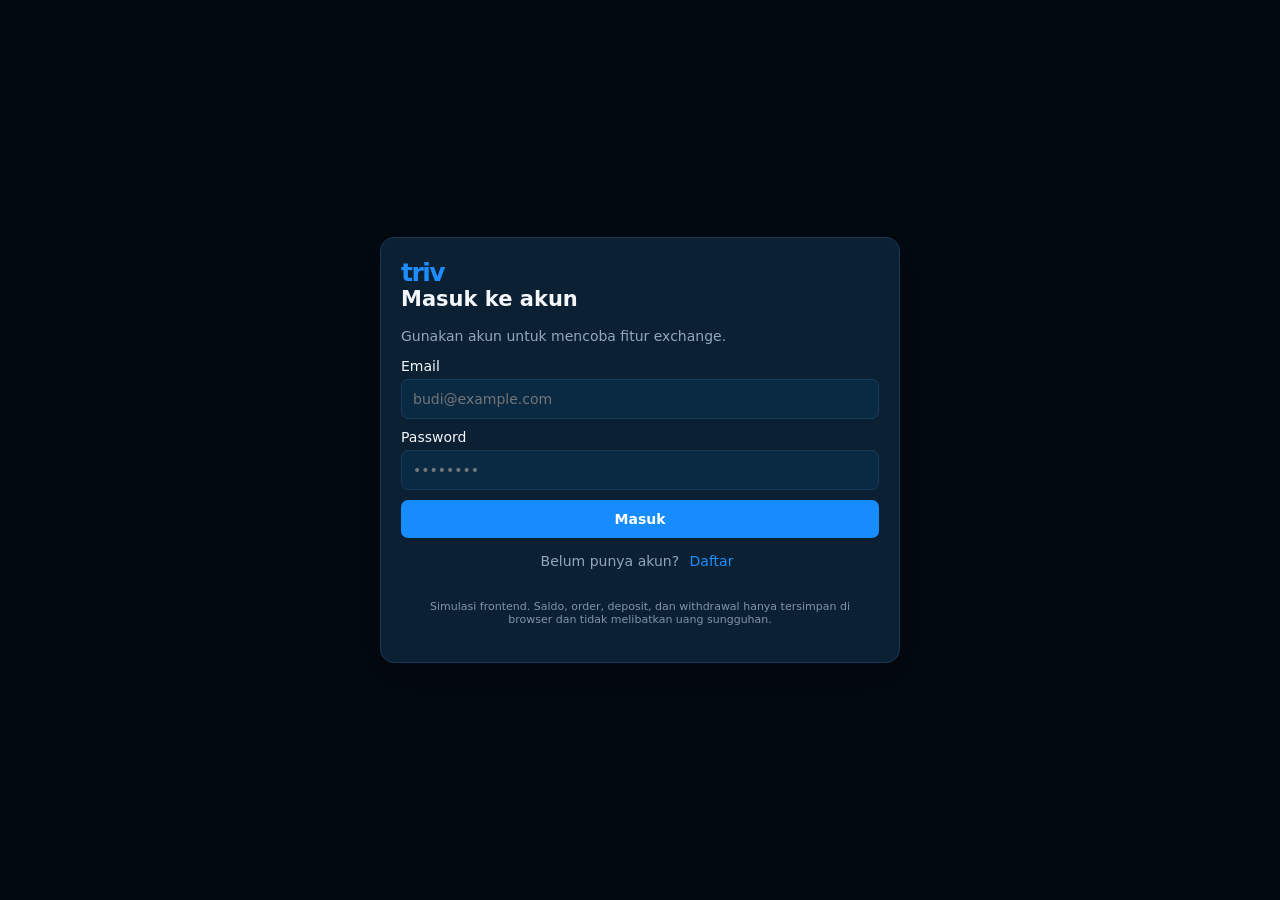
==== commit 1b54321a: "Add files via upload" ====
--- a/index.html
+++ b/index.html
@@ -3,7 +3,7 @@
 <head>
 <meta charset="utf-8">
 <meta name="viewport" content="width=device-width,initial-scale=1,viewport-fit=cover">
-<title>triv — Trading Simulator</title>
+<title>triv — Trading</title>
 <style>
 :root{--bg:#061728;--panel:#0b2033;--panel2:#0e2941;--line:#183a56;--text:#f4f7fb;--muted:#91a7bb;--blue:#168cff;--blue2:#0e6fe5;--green:#08c98b;--red:#f34b68;--yellow:#ffb21d;--shadow:0 12px 35px rgba(0,0,0,.25)}
 *{box-sizing:border-box}body{margin:0;background:var(--bg);color:var(--text);font-family:Inter,system-ui,-apple-system,Segoe UI,Roboto,Arial,sans-serif;font-size:14px}button,input,select{font:inherit}button{cursor:pointer;border:0}.hidden{display:none!important}.app{min-height:100vh}.top{height:62px;background:#071b2d;border-bottom:1px solid var(--line);display:flex;align-items:center;padding:0 18px;gap:22px;position:sticky;top:0;z-index:20}.logo{font-size:25px;font-weight:900;color:#1e8dff;letter-spacing:-1.5px}.logo span{display:inline-block}.nav{display:flex;gap:22px;align-items:center;flex:1}.nav button,.side button{background:none;color:#c2d0dc}.nav button.active,.nav button:hover{color:#fff}.top-actions{display:flex;align-items:center;gap:10px}.iconbtn,.profilebtn,.currency{background:#0c2a43;color:#d9e7f2;border:1px solid var(--line);border-radius:10px;padding:9px 11px}.profilebtn{display:flex;align-items:center;gap:8px}.avatar{width:24px;height:24px;border-radius:50%;background:#147ef5;display:grid;place-items:center;font-size:11px;font-weight:800}.layout{display:grid;grid-template-columns:180px 1fr;min-height:calc(100vh - 62px)}.side{border-right:1px solid var(--line);padding:18px 10px;background:#071b2d}.side button{width:100%;padding:12px 13px;text-align:left;border-radius:8px;margin-bottom:6px}.side button.active,.side button:hover{background:var(--blue);color:#fff}.main{padding:18px;max-width:1450px;width:100%;margin:auto}.hero{min-height:180px;border-radius:10px;background:radial-gradient(circle at 78% 50%,#16508a 0,#0c3159 34%,#0a2138 75%);padding:28px 30px;position:relative;overflow:hidden}.hero h1{font-size:30px;margin:0 0 8px}.hero h1 span{color:#168cff}.hero p{color:#d1dbe5;max-width:520px;line-height:1.5}.primary{background:var(--blue);color:#fff;border-radius:8px;padding:11px 16px;font-weight:800}.hero-coin{position:absolute;right:11%;top:27px;font-size:86px;color:#ffad13;text-shadow:0 0 35px #f5a40077}.ticks{display:grid;grid-template-columns:repeat(5,1fr);gap:9px;margin:10px 0}.tick{background:var(--panel);border:1px solid var(--line);border-radius:8px;padding:10px;position:relative;overflow:hidden}.tick b{display:block}.tick small{color:#c8d4df}.up{color:var(--green)}.down{color:var(--red)}.spark{height:20px;margin-top:3px;background:linear-gradient(165deg,transparent 40%,#10c999 41%,#10c999 47%,transparent 48%)}.grid{display:grid;grid-template-columns:1.35fr .85fr;gap:10px}.card{background:var(--panel);border:1px solid var(--line);border-radius:10px;box-shadow:var(--shadow)}.card h3{margin:0;font-size:16px}.pad{padding:14px}.portfolio{min-height:270px}.value{font-size:23px;font-weight:850;margin:7px 0}.chart{height:150px;margin-top:15px;background:linear-gradient(to top,rgba(15,137,255,.34),transparent 70%),linear-gradient(175deg,transparent 45%,#128cff 46%,#128cff 48%,transparent 49%);clip-path:polygon(0 100%,0 80%,8% 73%,15% 78%,23% 61%,30% 67%,39% 52%,46% 60%,54% 42%,61% 49%,69% 30%,76% 40%,85% 22%,93% 28%,100% 10%,100% 100%)}.periods{display:flex;gap:7px;margin-top:9px}.periods button{background:#0c2942;color:#a9bac9;border-radius:6px;padding:6px 10px}.periods button.active{background:var(--blue);color:#fff}.assets .asset{display:flex;align-items:center;justify-content:space-between;padding:10px 0;border-bottom:1px solid #15334a}.asset:last-child{border-bottom:0}.coin{width:25px;height:25px;border-radius:50%;display:inline-grid;place-items:center;background:#f59d22;color:#fff;font-size:11px;font-weight:900;margin-right:7px}.coin.eth{background:#7953e6}.coin.usdt{background:#13a77d}.coin.idr{background:#ed4f73}.coin.sol{background:#7c5cff}.trade{margin-top:10px}.tabs{display:flex}.tabs button{flex:1;padding:12px;background:#0b2942;color:#fff}.tabs button.active.buy{background:var(--green)}.tabs button.active.sell{background:var(--red)}.formrow{margin:11px 0}.formrow label{display:block;color:#9eb1c2;font-size:12px;margin-bottom:5px}.inputwrap{display:flex;background:#0c2942;border:1px solid var(--line);border-radius:7px}.inputwrap input,.inputwrap select{width:100%;background:none;border:0;color:#fff;padding:10px;outline:0}.inputwrap button{background:none;color:#20a0ff;padding:0 10px}.full{width:100%;padding:11px;border-radius:7px;font-weight:800}.buybtn{background:var(--green);color:#062019}.sellbtn{background:var(--red);color:#fff}.section{margin-top:10px}.market-head{display:flex;justify-content:space-between;align-items:center;gap:10px;flex-wrap:wrap}.filters{display:flex;gap:5px;flex-wrap:wrap;margin-top:12px}.filters button{background:#0b2942;color:#b7c7d5;border-radius:6px;padding:6px 10px}.filters button.active{background:var(--blue);color:#fff}.search{background:#0a243b;border:1px solid var(--line);color:#fff;border-radius:7px;padding:9px 11px;outline:0}.table{width:100%;border-collapse:collapse;margin-top:10px;font-size:12px}.table th,.table td{padding:10px 7px;border-bottom:1px solid #14334b;text-align:left;white-space:nowrap}.action{padding:6px 10px;border-radius:6px;color:#fff;margin-right:4px}.action.buy{background:#08b981}.action.sell{background:#a82e4b}.history-item{display:flex;align-items:center;justify-content:space-between;padding:12px 0;border-bottom:1px solid #15334a}.dot{width:11px;height:11px;border-radius:50%;display:inline-block;margin-right:8px;background:var(--green)}.dot.red{background:var(--red)}.modalback{position:fixed;inset:0;background:#0009;z-index:50;display:grid;place-items:center;padding:16px}.modal{width:min(520px,100%);background:#0b2033;border:1px solid var(--line);border-radius:14px;padding:20px;box-shadow:var(--shadow);max-height:90vh;overflow:auto}.modal h2{margin-top:0}.close{float:right;background:#15344d;color:#fff;border-radius:50%;width:32px;height:32px}.modal .input{width:100%;background:#0a2943;border:1px solid var(--line);color:#fff;border-radius:7px;padding:11px;outline:0;margin:5px 0 10px}.profile-menu{position:absolute;right:18px;top:57px;width:260px;background:#0b2033;border:1px solid var(--line);border-radius:10px;box-shadow:var(--shadow);padding:10px;z-index:40}.profile-head{padding:10px;border-bottom:1px solid var(--line);margin-bottom:7px}.profile-menu button{display:block;width:100%;text-align:left;background:none;color:#dce7ef;padding:10px;border-radius:7px}.profile-menu button:hover{background:#123451}.profile-menu .danger{color:#ff5c73}.toast{position:fixed;right:18px;bottom:18px;background:#102e47;color:#fff;border:1px solid #25516f;border-radius:9px;padding:12px 15px;z-index:100;box-shadow:var(--shadow)}.notice{font-size:11px;color:#8095a8;text-align:center;padding:16px}.mobilebar{display:none}
@@ -16,7 +16,7 @@
   <div class="modal">
     <div class="logo">triv</div>
     <h2 id="authTitle">Masuk ke akun</h2>
-    <p style="color:var(--muted)">Gunakan akun simulasi untuk mencoba fitur exchange.</p>
+    <p style="color:var(--muted)">Gunakan akun  untuk mencoba fitur exchange.</p>
     <div id="registerFields" class="hidden">
       <label>Nama lengkap</label><input id="regName" class="input" placeholder="Budi Pratama">
     </div>
@@ -34,14 +34,14 @@
   <div class="top-actions"><button class="iconbtn" onclick="showToast('Pencarian siap digunakan')">⌕</button><button class="iconbtn" onclick="showToast('Tidak ada notifikasi baru')">♧</button><button class="currency">IDR⌄</button><button class="profilebtn" id="profileBtn"><span class="avatar" id="avatar">B</span><span class="pname" id="profileName">Budi Pratama</span>⌄</button></div>
   <div class="profile-menu hidden" id="profileMenu">
     <div class="profile-head"><b id="menuName">Budi Pratama</b><br><small id="menuEmail">budi@example.com</small><br><span class="up">● Terverifikasi</span></div>
-    <button onclick="openModal('Profil Saya',profileForm())">Profil Saya</button><button onclick="openModal('Keamanan Akun',securityForm())">Keamanan Akun</button><button onclick="showToast('Notifikasi tidak ada')">Notifikasi</button><button onclick="showToast('API tersedia sebagai fitur simulasi')">API (Opsional)</button><button onclick="openModal('Pengaturan',settingsForm())">Pengaturan</button><button class="danger" onclick="logout()">Keluar</button>
+    <button onclick="openModal('Profil Saya',profileForm())">Profil Saya</button><button onclick="openModal('Keamanan Akun',securityForm())">Keamanan Akun</button><button onclick="showToast('Notifikasi tidak ada')">Notifikasi</button><button onclick="showToast('API tersedia sebagai fitur ')">API (Opsional)</button><button onclick="openModal('Pengaturan',settingsForm())">Pengaturan</button><button class="danger" onclick="logout()">Keluar</button>
   </div>
 </header>
 <div class="layout">
 <aside class="side" id="sidebar"><button class="active" data-go="home">⌂ &nbsp; Beranda</button><button data-go="market">▥ &nbsp; Market</button><button data-go="trade">⇄ &nbsp; Trade ›</button><button data-go="wallet">▣ &nbsp; Wallet ›</button><button data-go="history">◉ &nbsp; Riwayat</button><button data-go="reward">♧ &nbsp; Reward</button><button data-go="help">? &nbsp; Pusat Bantuan</button></aside>
 <main class="main">
 <section id="home" class="page">
-<div class="hero"><h1>Trading Crypto<br><span>Lebih Mudah & Aman</span></h1><p>Beli, jual dan kelola aset crypto Anda dalam satu platform simulasi.</p><button class="primary" onclick="openTrade('BTC','buy')">Mulai Trading →</button><div class="hero-coin">₿</div></div>
+<div class="hero"><h1>Trading Crypto<br><span>Lebih Mudah & Aman</span></h1><p>Beli, jual dan kelola aset crypto Anda dalam satu platform .</p><button class="primary" onclick="openTrade('BTC','buy')">Mulai Trading →</button><div class="hero-coin">₿</div></div>
 <div class="ticks" id="ticks"></div>
 <div class="grid">
 <div class="card pad portfolio"><div style="display:flex;justify-content:space-between"><h3>Portofolio Saya &nbsp; ◉</h3><button onclick="toggleBalance()" class="iconbtn">◉</button></div><small style="color:var(--muted)">Total Nilai Aset</small><div class="value" id="portfolioValue">Rp 12.450.000</div><span class="up">+2,45%</span> <small style="color:var(--muted)">(24 Jam)</small><div class="chart"></div><div class="periods"><button class="active">1D</button><button>1W</button><button>1M</button><button>1Y</button><button>ALL</button></div></div>
@@ -53,8 +53,8 @@
 <div class="card trade" id="trade"><div class="tabs"><button id="buyTab" class="active buy" onclick="setSide('buy')">Beli</button><button id="sellTab" onclick="setSide('sell')">Jual</button></div><div class="pad"><div class="formrow"><label>Aset</label><div class="inputwrap"><select id="tradeAsset"></select></div></div><div class="formrow"><label>Harga Terakhir</label><b id="lastPrice">Rp 1.850.000.000</b><span id="lastChange" class="up" style="float:right">+1,23%</span></div><div class="formrow"><label id="amountLabel">Jumlah Pembelian (IDR)</label><div class="inputwrap"><input id="amount" type="number" value="100000"><button onclick="maxAmount()">Maks</button></div></div><small id="estimate" style="color:var(--muted)">≈ 0,00005405 BTC</small><button id="tradeBtn" class="full buybtn" style="margin-top:10px" onclick="executeTrade()">Beli BTC</button></div></div>
 <div class="card pad section" id="history"><div style="display:flex;justify-content:space-between"><h3>Transaksi Terbaru</h3><button onclick="openHistory()" style="background:none;color:#1691ff">Lihat Semua</button></div><div id="historyList"></div></div>
 </div></div>
-<div class="card pad section hidden" id="reward"><h3>Reward</h3><p style="color:var(--muted)">Poin simulasi: <b id="points">1.250</b>. Selesaikan aktivitas trading simulasi untuk memperoleh poin.</p><button class="primary" onclick="showToast('Reward berhasil diklaim di simulasi')">Klaim Reward</button></div>
-<div class="card pad section hidden" id="help"><h3>Pusat Bantuan</h3><p style="color:var(--muted)">Ini adalah simulator. Gunakan menu Wallet untuk deposit/withdraw simulasi dan Trade untuk order simulasi.</p></div>
+<div class="card pad section hidden" id="reward"><h3>Reward</h3><p style="color:var(--muted)">Poin : <b id="points">1.250</b>. Selesaikan aktivitas trading  untuk memperoleh poin.</p><button class="primary" onclick="showToast('Reward berhasil diklaim di ')">Klaim Reward</button></div>
+<div class="card pad section hidden" id="help"><h3>Pusat Bantuan</h3><p style="color:var(--muted)">Ini adalah simulator. Gunakan menu Wallet untuk deposit/withdraw  dan Trade untuk order .</p></div>
 </section>
 <div class="notice">SIMULASI FRONTEND — saldo dan transaksi tidak menggunakan uang atau aset crypto sungguhan.</div>
 </main></div>
@@ -64,14 +64,68 @@
 <script>
 const coins={BTC:{name:'Bitcoin',price:1850000000,change:1.23,dec:8},ETH:{name:'Ethereum',price:65000000,change:2.45,dec:8},USDT:{name:'Tether',price:16250,change:.12,dec:6},SOL:{name:'Solana',price:2450000,change:3.18,dec:6},BNB:{name:'BNB',price:8250000,change:.95,dec:6},XRP:{name:'XRP',price:12500,change:1.12,dec:6}};
 const defaults={idr:10000000,BTC:.0025,ETH:.015,USDT:50,SOL:0,BNB:0,XRP:0};
-let state=JSON.parse(localStorage.getItem('trivSimState')||'null')||{user:null,balance:defaults,history:[{type:'Beli BTC',amount:'Rp 500.000',time:'5 Okt 2026, 19:45',status:'Selesai',dot:'green'},{type:'Deposit IDR',amount:'Rp 1.000.000',time:'5 Okt 2026, 12:20',status:'Selesai',dot:'green'},{type:'Jual ETH',amount:'Rp 750.000',time:'4 Okt 2026, 18:10',status:'Selesai',dot:'red'},{type:'Withdraw USDT',amount:'50 USDT',time:'3 Okt 2026, 14:30',status:'Selesai',dot:'purple'}],points:1250};
-let side='buy', authMode='login', balanceVisible=true;
+const key='trivAppState';
+const blankHistory=[
+ {type:'Beli BTC',amount:'Rp 500.000',time:'5 Okt 2026, 19:45',status:'Selesai',dot:'green'},
+ {type:'Deposit IDR',amount:'Rp 1.000.000',time:'5 Okt 2026, 12:20',status:'Selesai',dot:'green'},
+ {type:'Jual ETH',amount:'Rp 750.000',time:'4 Okt 2026, 18:10',status:'Selesai',dot:'red'},
+ {type:'Withdraw USDT',amount:'50 USDT',time:'3 Okt 2026, 14:30',status:'Selesai',dot:'purple'}
+];
+let db=JSON.parse(localStorage.getItem(key)||'null')||{accounts:{},current:null};
+let state=null, side='buy', authMode='login', balanceVisible=true;
 const fmt=n=>new Intl.NumberFormat('id-ID').format(Math.round(n));
 const money=n=>'Rp '+fmt(n);
-function save(){localStorage.setItem('trivSimState',JSON.stringify(state))}
-function init(){if(state.user){document.getElementById('auth').classList.add('hidden');document.getElementById('app').classList.remove('hidden');render()}else{document.getElementById('auth').classList.remove('hidden')}}
-function toggleAuth(){authMode=authMode==='login'?'register':'login';document.getElementById('authTitle').textContent=authMode==='login'?'Masuk ke akun':'Buat akun';document.getElementById('registerFields').classList.toggle('hidden',authMode==='login');document.getElementById('authSubmit').textContent=authMode==='login'?'Masuk':'Daftar';document.getElementById('authSwitch').innerHTML=authMode==='login'?`Belum punya akun? <button style="background:none;color:#1990ff" onclick="toggleAuth()">Daftar</button>`:`Sudah punya akun? <button style="background:none;color:#1990ff" onclick="toggleAuth()">Masuk</button>`}
-document.getElementById('authSubmit').onclick=()=>{const email=document.getElementById('authEmail').value.trim()||'budi@example.com',pass=document.getElementById('authPass').value;if(pass.length<4){showToast('Password minimal 4 karakter');return}let name=document.getElementById('regName').value.trim()||'Budi Pratama';if(authMode==='register'){state.user={name,email};save();showToast('Akun simulasi berhasil dibuat')}else{state.user={name:'Budi Pratama',email};save()}init()};
+function persist(){localStorage.setItem(key,JSON.stringify(db))}
+function accountState(email,name){
+ return {user:{name,email},balance:{...defaults},history:blankHistory.map(x=>({...x})),points:1250};
+}
+function init(){
+ if(db.current && db.accounts[db.current]){
+   state=db.accounts[db.current];
+   document.getElementById('auth').classList.add('hidden');
+   document.getElementById('app').classList.remove('hidden');
+   render();
+ }else{
+   state=null;
+   document.getElementById('auth').classList.remove('hidden');
+   document.getElementById('app').classList.add('hidden');
+ }
+}
+function save(){
+ if(!state?.user)return;
+ db.accounts[state.user.email]=state;
+ db.current=state.user.email;
+ persist();
+}
+function toggleAuth(){
+ authMode=authMode==='login'?'register':'login';
+ document.getElementById('authTitle').textContent=authMode==='login'?'Masuk ke akun':'Buat akun';
+ document.getElementById('registerFields').classList.toggle('hidden',authMode==='login');
+ document.getElementById('authSubmit').textContent=authMode==='login'?'Masuk':'Daftar';
+ document.getElementById('authSwitch').innerHTML=authMode==='login'
+  ? `Belum punya akun? <button type="button" style="background:none;color:#1990ff" onclick="toggleAuth()">Daftar</button>`
+  : `Sudah punya akun? <button type="button" style="background:none;color:#1990ff" onclick="toggleAuth()">Masuk</button>`;
+}
+document.getElementById('authSubmit').onclick=()=>{
+ const email=document.getElementById('authEmail').value.trim().toLowerCase();
+ const pass=document.getElementById('authPass').value;
+ const name=(document.getElementById('regName')?.value||'').trim();
+ if(!/^[^\s@]+@[^\s@]+\.[^\s@]+$/.test(email)){showToast('Masukkan email yang valid');return}
+ if(pass.length<4){showToast('Password minimal 4 karakter');return}
+ if(authMode==='register'){
+   if(!name){showToast('Masukkan nama');return}
+   if(db.accounts[email]){showToast('Email sudah terdaftar');return}
+   state=accountState(email,name);
+   state.password=pass;
+   save();
+   init();
+   showToast('Akun berhasil dibuat');
+ }else{
+   const acc=db.accounts[email];
+   if(!acc || acc.password!==pass){showToast('Email atau password salah');return}
+   state=acc; db.current=email; persist(); init(); showToast('Berhasil masuk');
+ }
+};
 function render(){const u=state.user||{name:'Budi Pratama',email:'budi@example.com'};document.getElementById('profileName').textContent=u.name;document.getElementById('menuName').textContent=u.name;document.getElementById('menuEmail').textContent=u.email;document.getElementById('avatar').textContent=u.name[0].toUpperCase();document.getElementById('portfolioValue').textContent=balanceVisible?money(totalValue()):'Rp •••••••';document.getElementById('points').textContent=fmt(state.points);renderTicks();renderAssets();renderMarket();renderHistory();renderSelect();}
 function totalValue(){return state.balance.idr+Object.keys(coins).reduce((s,k)=>s+(state.balance[k]||0)*coins[k].price,0)}
 function renderTicks(){document.getElementById('ticks').innerHTML=Object.entries(coins).slice(0,5).map(([k,c])=>`<div class="tick"><b><span class="coin ${k==='ETH'?'eth':k==='USDT'?'usdt':''}">${k[0]}</span>${k}/IDR</b><small>${money(c.price)} <span class="up">+${c.change.toFixed(2).replace('.',',')}%</span></small><div class="spark"></div></div>`).join('')}
@@ -84,23 +138,30 @@
 function openTrade(k,s){document.getElementById('tradeAsset').value=k;setSide(s);go('trade');setTimeout(()=>document.getElementById('amount').focus(),100)}
 document.getElementById('amount').addEventListener('input',updateTrade);document.getElementById('search').addEventListener('input',renderMarket);
 function maxAmount(){const k=document.getElementById('tradeAsset').value;if(side==='buy')document.getElementById('amount').value=Math.floor(state.balance.idr);else document.getElementById('amount').value=(state.balance[k]||0).toFixed(8);updateTrade()}
-function executeTrade(){const k=document.getElementById('tradeAsset').value,a=Number(document.getElementById('amount').value||0),c=coins[k];if(a<=0){showToast('Masukkan jumlah');return}if(side==='buy'){const cost=a;if(cost>state.balance.idr){showToast('Saldo IDR simulasi tidak cukup');return}state.balance.idr-=cost;state.balance[k]=(state.balance[k]||0)+cost/c.price}else{const qty=a;if(qty>(state.balance[k]||0)){showToast('Saldo aset simulasi tidak cukup');return}state.balance[k]-=qty;state.balance.idr+=qty*c.price}state.history.unshift({type:(side==='buy'?'Beli ':'Jual ')+k,amount:money(side==='buy'?a:a*c.price),time:new Date().toLocaleString('id-ID',{day:'numeric',month:'short',year:'numeric',hour:'2-digit',minute:'2-digit'}),status:'Selesai',dot:side==='buy'?'green':'red'});state.points+=10;save();render();showToast('Order simulasi berhasil diproses')}
-function openWallet(){openModal('Wallet',`<p style="color:var(--muted)">Saldo IDR simulasi: <b>${money(state.balance.idr)}</b></p><button class="full buybtn" onclick="deposit()">+ Deposit IDR</button><br><br><button class="full sellbtn" onclick="withdraw()">− Withdraw IDR</button><hr style="border-color:var(--line)"><p>Deposit dan withdraw hanya mengubah saldo simulasi di browser.</p>`)}
+function executeTrade(){const k=document.getElementById('tradeAsset').value,a=Number(document.getElementById('amount').value||0),c=coins[k];if(a<=0){showToast('Masukkan jumlah');return}if(side==='buy'){const cost=a;if(cost>state.balance.idr){showToast('Saldo IDR tidak cukup');return}state.balance.idr-=cost;state.balance[k]=(state.balance[k]||0)+cost/c.price}else{const qty=a;if(qty>(state.balance[k]||0)){showToast('Saldo aset tidak cukup');return}state.balance[k]-=qty;state.balance.idr+=qty*c.price}state.history.unshift({type:(side==='buy'?'Beli ':'Jual ')+k,amount:money(side==='buy'?a:a*c.price),time:new Date().toLocaleString('id-ID',{day:'numeric',month:'short',year:'numeric',hour:'2-digit',minute:'2-digit'}),status:'Selesai',dot:side==='buy'?'green':'red'});state.points+=10;save();render();showToast('Order berhasil diproses')}
+function openWallet(){openModal('Wallet',`<p style="color:var(--muted)">Saldo IDR: <b>${money(state.balance.idr)}</b></p><button class="full buybtn" onclick="deposit()">+ Deposit IDR</button><br><br><button class="full sellbtn" onclick="withdraw()">− Withdraw IDR</button><hr style="border-color:var(--line)">`)}
 function deposit(){openModal('Deposit IDR',`<label>Nominal</label><input id="dep" class="input" type="number" value="1000000"><button class="full buybtn" onclick="doDeposit()">Deposit</button>`)}
-function doDeposit(){const n=Number(document.getElementById('dep').value||0);if(n<=0)return showToast('Nominal tidak valid');state.balance.idr+=n;state.history.unshift({type:'Deposit IDR',amount:money(n),time:new Date().toLocaleString('id-ID'),status:'Selesai',dot:'green'});save();closeModal();render();showToast('Deposit simulasi berhasil')}
+function doDeposit(){const n=Number(document.getElementById('dep').value||0);if(n<=0)return showToast('Nominal tidak valid');state.balance.idr+=n;state.history.unshift({type:'Deposit IDR',amount:money(n),time:new Date().toLocaleString('id-ID'),status:'Selesai',dot:'green'});save();closeModal();render();showToast('Deposit berhasil')}
 function withdraw(){openModal('Withdraw IDR',`<label>Nominal</label><input id="wd" class="input" type="number" value="100000"><button class="full sellbtn" onclick="doWithdraw()">Withdraw</button>`)}
-function doWithdraw(){const n=Number(document.getElementById('wd').value||0);if(n<=0||n>state.balance.idr)return showToast('Saldo simulasi tidak cukup');state.balance.idr-=n;state.history.unshift({type:'Withdraw IDR',amount:money(n),time:new Date().toLocaleString('id-ID'),status:'Selesai',dot:'red'});save();closeModal();render();showToast('Withdraw simulasi berhasil')}
+function doWithdraw(){const n=Number(document.getElementById('wd').value||0);if(n<=0||n>state.balance.idr)return showToast('Saldo  tidak cukup');state.balance.idr-=n;state.history.unshift({type:'Withdraw IDR',amount:money(n),time:new Date().toLocaleString('id-ID'),status:'Selesai',dot:'red'});save();closeModal();render();showToast('Withdraw berhasil')}
 function openHistory(){openModal('Riwayat Transaksi',state.history.map(h=>`<div class="history-item"><span>${h.type}<br><small>${h.time}</small></span><b>${h.amount}</b></div>`).join(''))}
 function profileForm(){return `<label>Nama</label><input class="input" value="${state.user.name}" id="pn"><label>Email</label><input class="input" value="${state.user.email}" id="pe"><button class="full primary" onclick="saveProfile()">Simpan</button>`}
-function saveProfile(){state.user.name=document.getElementById('pn').value||state.user.name;state.user.email=document.getElementById('pe').value||state.user.email;save();closeModal();render();showToast('Profil tersimpan')}
-function securityForm(){return `<p>Keamanan akun simulasi.</p><label>Password baru</label><input class="input" type="password" placeholder="Password baru"><button class="full primary" onclick="showToast('Password simulasi diperbarui');closeModal()">Simpan</button>`}
+function saveProfile(){
+ const old=state.user.email, name=document.getElementById('pn').value.trim()||state.user.name, email=document.getElementById('pe').value.trim().toLowerCase()||old;
+ if(!/^[^\\s@]+@[^\\s@]+\\.[^\\s@]+$/.test(email))return showToast('Email tidak valid');
+ if(email!==old && db.accounts[email])return showToast('Email sudah digunakan');
+ if(email!==old){delete db.accounts[old];state.user.email=email}
+ state.user.name=name;save();closeModal();render();showToast('Profil tersimpan')
+}
+function securityForm(){return `<p>Ubah password akun.</p><label>Password baru</label><input class="input" type="password" id="newPass" placeholder="Password baru"><button class="full primary" onclick="changePassword()">Simpan</button>`}
+function changePassword(){const p=document.getElementById('newPass').value;if(p.length<4)return showToast('Password minimal 4 karakter');state.password=p;save();closeModal();showToast('Password diperbarui')}
 function settingsForm(){return `<label>Mata uang</label><select class="input"><option>IDR</option><option>USD</option></select><label><input type="checkbox" checked> Notifikasi</label><br><button class="full primary" onclick="showToast('Pengaturan tersimpan');closeModal()">Simpan</button>`}
 function openModal(title,body){document.getElementById('modalHost').innerHTML=`<div class="modalback" onclick="if(event.target===this)closeModal()"><div class="modal"><button class="close" onclick="closeModal()">×</button><h2>${title}</h2>${body}</div></div>`}function closeModal(){document.getElementById('modalHost').innerHTML=''}
 function toggleBalance(){balanceVisible=!balanceVisible;render()}
 function showToast(msg){const el=document.createElement('div');el.className='toast';el.textContent=msg;document.getElementById('toastHost').appendChild(el);setTimeout(()=>el.remove(),2600)}
 function go(id){document.querySelectorAll('.page>section,.grid>div').forEach(()=>{});const el=document.getElementById(id);if(el){el.scrollIntoView({behavior:'smooth',block:'start'})}document.querySelectorAll('[data-go]').forEach(b=>b.classList.toggle('active',b.dataset.go===id));document.getElementById('profileMenu').classList.add('hidden')}
 document.querySelectorAll('[data-go]').forEach(b=>b.onclick=()=>go(b.dataset.go));document.getElementById('profileBtn').onclick=()=>document.getElementById('profileMenu').classList.toggle('hidden');document.getElementById('mobileMenu').onclick=()=>document.getElementById('sidebar').style.display=document.getElementById('sidebar').style.display==='block'?'none':'block';
-function logout(){state.user=null;save();location.reload()}
+function logout(){db.current=null;persist();state=null;init();}
 init();
 </script>
 </body></html>
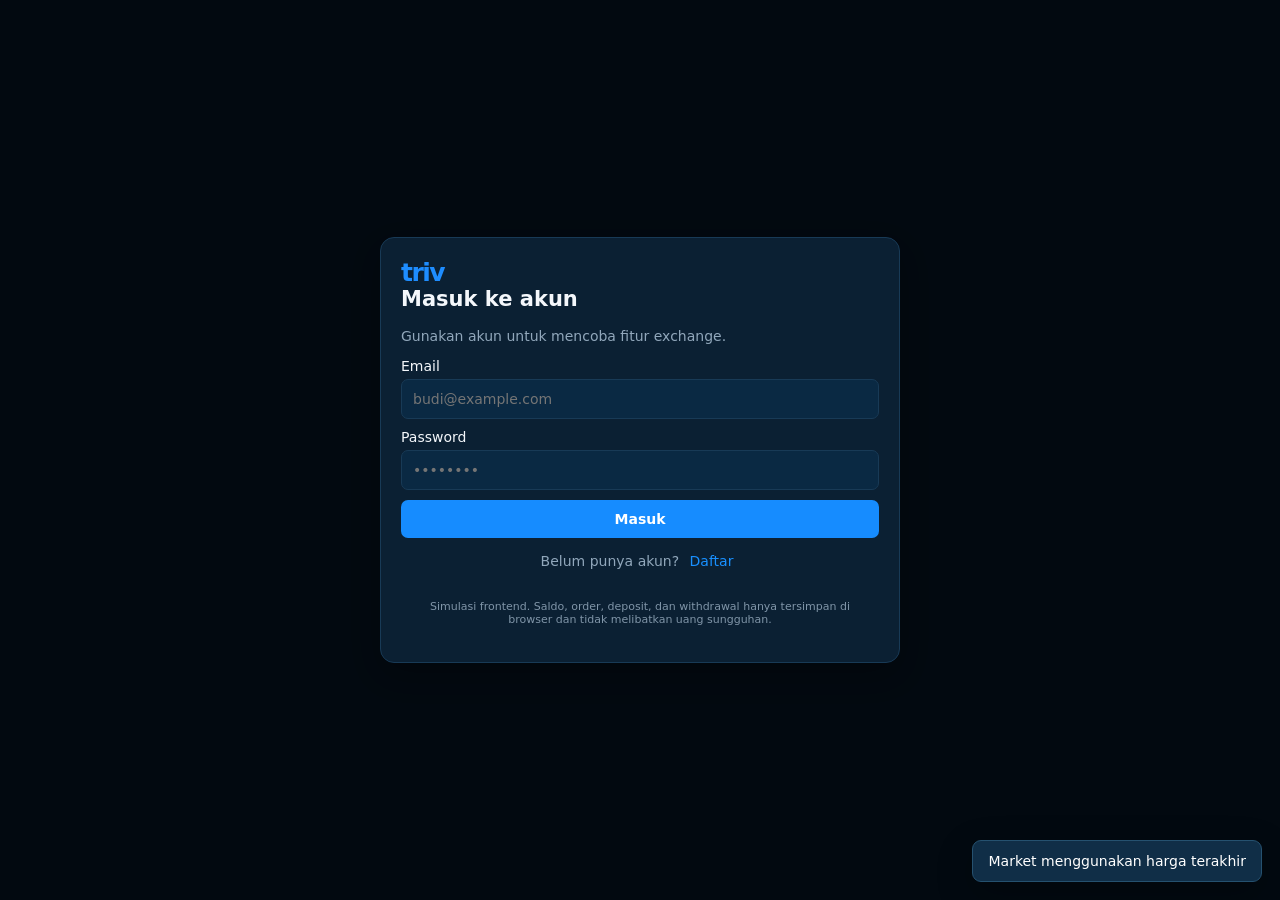
==== commit 02396f2b: "Add files via upload" ====
--- a/index.html
+++ b/index.html
@@ -9,6 +9,8 @@
 *{box-sizing:border-box}body{margin:0;background:var(--bg);color:var(--text);font-family:Inter,system-ui,-apple-system,Segoe UI,Roboto,Arial,sans-serif;font-size:14px}button,input,select{font:inherit}button{cursor:pointer;border:0}.hidden{display:none!important}.app{min-height:100vh}.top{height:62px;background:#071b2d;border-bottom:1px solid var(--line);display:flex;align-items:center;padding:0 18px;gap:22px;position:sticky;top:0;z-index:20}.logo{font-size:25px;font-weight:900;color:#1e8dff;letter-spacing:-1.5px}.logo span{display:inline-block}.nav{display:flex;gap:22px;align-items:center;flex:1}.nav button,.side button{background:none;color:#c2d0dc}.nav button.active,.nav button:hover{color:#fff}.top-actions{display:flex;align-items:center;gap:10px}.iconbtn,.profilebtn,.currency{background:#0c2a43;color:#d9e7f2;border:1px solid var(--line);border-radius:10px;padding:9px 11px}.profilebtn{display:flex;align-items:center;gap:8px}.avatar{width:24px;height:24px;border-radius:50%;background:#147ef5;display:grid;place-items:center;font-size:11px;font-weight:800}.layout{display:grid;grid-template-columns:180px 1fr;min-height:calc(100vh - 62px)}.side{border-right:1px solid var(--line);padding:18px 10px;background:#071b2d}.side button{width:100%;padding:12px 13px;text-align:left;border-radius:8px;margin-bottom:6px}.side button.active,.side button:hover{background:var(--blue);color:#fff}.main{padding:18px;max-width:1450px;width:100%;margin:auto}.hero{min-height:180px;border-radius:10px;background:radial-gradient(circle at 78% 50%,#16508a 0,#0c3159 34%,#0a2138 75%);padding:28px 30px;position:relative;overflow:hidden}.hero h1{font-size:30px;margin:0 0 8px}.hero h1 span{color:#168cff}.hero p{color:#d1dbe5;max-width:520px;line-height:1.5}.primary{background:var(--blue);color:#fff;border-radius:8px;padding:11px 16px;font-weight:800}.hero-coin{position:absolute;right:11%;top:27px;font-size:86px;color:#ffad13;text-shadow:0 0 35px #f5a40077}.ticks{display:grid;grid-template-columns:repeat(5,1fr);gap:9px;margin:10px 0}.tick{background:var(--panel);border:1px solid var(--line);border-radius:8px;padding:10px;position:relative;overflow:hidden}.tick b{display:block}.tick small{color:#c8d4df}.up{color:var(--green)}.down{color:var(--red)}.spark{height:20px;margin-top:3px;background:linear-gradient(165deg,transparent 40%,#10c999 41%,#10c999 47%,transparent 48%)}.grid{display:grid;grid-template-columns:1.35fr .85fr;gap:10px}.card{background:var(--panel);border:1px solid var(--line);border-radius:10px;box-shadow:var(--shadow)}.card h3{margin:0;font-size:16px}.pad{padding:14px}.portfolio{min-height:270px}.value{font-size:23px;font-weight:850;margin:7px 0}.chart{height:150px;margin-top:15px;background:linear-gradient(to top,rgba(15,137,255,.34),transparent 70%),linear-gradient(175deg,transparent 45%,#128cff 46%,#128cff 48%,transparent 49%);clip-path:polygon(0 100%,0 80%,8% 73%,15% 78%,23% 61%,30% 67%,39% 52%,46% 60%,54% 42%,61% 49%,69% 30%,76% 40%,85% 22%,93% 28%,100% 10%,100% 100%)}.periods{display:flex;gap:7px;margin-top:9px}.periods button{background:#0c2942;color:#a9bac9;border-radius:6px;padding:6px 10px}.periods button.active{background:var(--blue);color:#fff}.assets .asset{display:flex;align-items:center;justify-content:space-between;padding:10px 0;border-bottom:1px solid #15334a}.asset:last-child{border-bottom:0}.coin{width:25px;height:25px;border-radius:50%;display:inline-grid;place-items:center;background:#f59d22;color:#fff;font-size:11px;font-weight:900;margin-right:7px}.coin.eth{background:#7953e6}.coin.usdt{background:#13a77d}.coin.idr{background:#ed4f73}.coin.sol{background:#7c5cff}.trade{margin-top:10px}.tabs{display:flex}.tabs button{flex:1;padding:12px;background:#0b2942;color:#fff}.tabs button.active.buy{background:var(--green)}.tabs button.active.sell{background:var(--red)}.formrow{margin:11px 0}.formrow label{display:block;color:#9eb1c2;font-size:12px;margin-bottom:5px}.inputwrap{display:flex;background:#0c2942;border:1px solid var(--line);border-radius:7px}.inputwrap input,.inputwrap select{width:100%;background:none;border:0;color:#fff;padding:10px;outline:0}.inputwrap button{background:none;color:#20a0ff;padding:0 10px}.full{width:100%;padding:11px;border-radius:7px;font-weight:800}.buybtn{background:var(--green);color:#062019}.sellbtn{background:var(--red);color:#fff}.section{margin-top:10px}.market-head{display:flex;justify-content:space-between;align-items:center;gap:10px;flex-wrap:wrap}.filters{display:flex;gap:5px;flex-wrap:wrap;margin-top:12px}.filters button{background:#0b2942;color:#b7c7d5;border-radius:6px;padding:6px 10px}.filters button.active{background:var(--blue);color:#fff}.search{background:#0a243b;border:1px solid var(--line);color:#fff;border-radius:7px;padding:9px 11px;outline:0}.table{width:100%;border-collapse:collapse;margin-top:10px;font-size:12px}.table th,.table td{padding:10px 7px;border-bottom:1px solid #14334b;text-align:left;white-space:nowrap}.action{padding:6px 10px;border-radius:6px;color:#fff;margin-right:4px}.action.buy{background:#08b981}.action.sell{background:#a82e4b}.history-item{display:flex;align-items:center;justify-content:space-between;padding:12px 0;border-bottom:1px solid #15334a}.dot{width:11px;height:11px;border-radius:50%;display:inline-block;margin-right:8px;background:var(--green)}.dot.red{background:var(--red)}.modalback{position:fixed;inset:0;background:#0009;z-index:50;display:grid;place-items:center;padding:16px}.modal{width:min(520px,100%);background:#0b2033;border:1px solid var(--line);border-radius:14px;padding:20px;box-shadow:var(--shadow);max-height:90vh;overflow:auto}.modal h2{margin-top:0}.close{float:right;background:#15344d;color:#fff;border-radius:50%;width:32px;height:32px}.modal .input{width:100%;background:#0a2943;border:1px solid var(--line);color:#fff;border-radius:7px;padding:11px;outline:0;margin:5px 0 10px}.profile-menu{position:absolute;right:18px;top:57px;width:260px;background:#0b2033;border:1px solid var(--line);border-radius:10px;box-shadow:var(--shadow);padding:10px;z-index:40}.profile-head{padding:10px;border-bottom:1px solid var(--line);margin-bottom:7px}.profile-menu button{display:block;width:100%;text-align:left;background:none;color:#dce7ef;padding:10px;border-radius:7px}.profile-menu button:hover{background:#123451}.profile-menu .danger{color:#ff5c73}.toast{position:fixed;right:18px;bottom:18px;background:#102e47;color:#fff;border:1px solid #25516f;border-radius:9px;padding:12px 15px;z-index:100;box-shadow:var(--shadow)}.notice{font-size:11px;color:#8095a8;text-align:center;padding:16px}.mobilebar{display:none}
 @media(max-width:900px){.nav{gap:11px}.nav button{font-size:12px}.layout{grid-template-columns:150px 1fr}.ticks{grid-template-columns:repeat(3,1fr)}.grid{grid-template-columns:1fr}.hero-coin{right:5%}}
 @media(max-width:700px){.top{height:55px;padding:0 10px;gap:9px}.nav{display:none}.top-actions{margin-left:auto}.currency{padding:7px}.profilebtn{padding:7px}.profilebtn .pname{display:none}.layout{display:block}.side{display:none}.main{padding:8px}.hero{min-height:170px;padding:22px 17px}.hero h1{font-size:24px}.hero p{font-size:12px;max-width:75%}.hero-coin{font-size:62px;right:4%;top:45px}.ticks{grid-template-columns:repeat(2,1fr)}.tick{font-size:11px}.tick:nth-child(5){grid-column:1/3}.table-wrap{overflow-x:auto}.table{min-width:720px}.mobilebar{position:fixed;display:flex;bottom:0;left:0;right:0;background:#071b2d;border-top:1px solid var(--line);z-index:30;justify-content:space-around;padding:7px}.mobilebar button{background:none;color:#9db0c1;font-size:10px}.mobilebar button.active{color:#20a0ff}.main{padding-bottom:65px}.market-head{align-items:flex-start}.search{width:100%}}
+
+.wallet-page{scroll-margin-top:75px}.wallet-grid{display:grid;grid-template-columns:1.4fr 1fr 1fr;gap:10px;margin-top:14px}.wallet-balance,.deposit-summary{background:#0a2943;border:1px solid var(--line);border-radius:9px;padding:14px}.deposit-chart-wrap{margin-top:12px;background:#081e32;border:1px solid var(--line);border-radius:9px;padding:14px}.deposit-chart-wrap svg{width:100%;height:210px;margin-top:8px;background:repeating-linear-gradient(to bottom,transparent 0,transparent 51px,#12344c 52px)}.deposit-actions{display:grid;grid-template-columns:repeat(3,1fr);gap:10px;margin-top:12px}.deposit-method{background:#0a2943;border:1px solid var(--line);color:#fff;text-align:left;border-radius:9px;padding:14px;min-height:68px}.deposit-method:hover{border-color:var(--blue);background:#0d3150}.deposit-method small{display:block;color:var(--muted);margin-top:5px}@media(max-width:700px){.wallet-grid{grid-template-columns:1fr}.deposit-actions{grid-template-columns:1fr}.deposit-chart-wrap svg{height:180px}}
 </style>
 </head>
 <body>
@@ -45,7 +47,7 @@
 <div class="ticks" id="ticks"></div>
 <div class="grid">
 <div class="card pad portfolio"><div style="display:flex;justify-content:space-between"><h3>Portofolio Saya &nbsp; ◉</h3><button onclick="toggleBalance()" class="iconbtn">◉</button></div><small style="color:var(--muted)">Total Nilai Aset</small><div class="value" id="portfolioValue">Rp 12.450.000</div><span class="up">+2,45%</span> <small style="color:var(--muted)">(24 Jam)</small><div class="chart"></div><div class="periods"><button class="active">1D</button><button>1W</button><button>1M</button><button>1Y</button><button>ALL</button></div></div>
-<div class="card pad assets" id="wallet"><div style="display:flex;justify-content:space-between"><h3>Saldo Aset</h3><button onclick="openWallet()" style="background:none;color:#1691ff">Lihat Semua</button></div><div id="assetList"></div></div>
+<div class="card pad assets" id="walletAssets"><div style="display:flex;justify-content:space-between"><h3>Saldo Aset</h3><button onclick="openWallet()" style="background:none;color:#1691ff">Lihat Semua</button></div><div id="assetList"></div></div>
 </div>
 <div class="grid section">
 <div class="card pad" id="market"><div class="market-head"><h3>▣ Market Crypto</h3><input id="search" class="search" placeholder="⌕ Cari aset crypto..."></div><div class="filters" id="filters"></div><div class="table-wrap"><table class="table"><thead><tr><th>#</th><th>Nama</th><th>Harga</th><th>Perubahan 24 Jam</th><th>Grafik</th><th>Aksi</th></tr></thead><tbody id="marketRows"></tbody></table></div></div>
@@ -53,6 +55,20 @@
 <div class="card trade" id="trade"><div class="tabs"><button id="buyTab" class="active buy" onclick="setSide('buy')">Beli</button><button id="sellTab" onclick="setSide('sell')">Jual</button></div><div class="pad"><div class="formrow"><label>Aset</label><div class="inputwrap"><select id="tradeAsset"></select></div></div><div class="formrow"><label>Harga Terakhir</label><b id="lastPrice">Rp 1.850.000.000</b><span id="lastChange" class="up" style="float:right">+1,23%</span></div><div class="formrow"><label id="amountLabel">Jumlah Pembelian (IDR)</label><div class="inputwrap"><input id="amount" type="number" value="100000"><button onclick="maxAmount()">Maks</button></div></div><small id="estimate" style="color:var(--muted)">≈ 0,00005405 BTC</small><button id="tradeBtn" class="full buybtn" style="margin-top:10px" onclick="executeTrade()">Beli BTC</button></div></div>
 <div class="card pad section" id="history"><div style="display:flex;justify-content:space-between"><h3>Transaksi Terbaru</h3><button onclick="openHistory()" style="background:none;color:#1691ff">Lihat Semua</button></div><div id="historyList"></div></div>
 </div></div>
+
+<section id="wallet" class="card pad section wallet-page">
+  <div class="market-head"><div><h3>Wallet</h3><small style="color:var(--muted)">Kelola saldo IDR dan aktivitas dana</small></div><div style="display:flex;gap:8px;flex-wrap:wrap"><button class="primary" onclick="deposit()">+ Deposit</button><button class="full sellbtn" style="width:auto;padding:10px 16px" onclick="withdraw()">− Withdraw</button></div></div>
+  <div class="wallet-grid">
+    <div class="wallet-balance"><small style="color:var(--muted)">Saldo IDR</small><div class="value" id="walletBalance">Rp 10.000.000</div><div class="up">Saldo tersedia</div></div>
+    <div class="deposit-summary"><small style="color:var(--muted)">Deposit terbaru</small><div class="value" id="depositTotal">Rp 0</div><small style="color:var(--muted)">Total deposit tercatat</small></div>
+    <div class="deposit-summary"><small style="color:var(--muted)">Withdraw terbaru</small><div class="value" id="withdrawTotal">Rp 0</div><small style="color:var(--muted)">Total withdraw tercatat</small></div>
+  </div>
+  <div class="deposit-chart-wrap"><div style="display:flex;justify-content:space-between;align-items:center"><div><b>Aktivitas Saldo</b><br><small style="color:var(--muted)">Pergerakan saldo berdasarkan transaksi terakhir</small></div><div class="periods"><button class="active" type="button">7H</button><button type="button">30H</button><button type="button">ALL</button></div></div>
+    <svg id="depositChart" viewBox="0 0 800 220" role="img" aria-label="Grafik aktivitas saldo" preserveAspectRatio="none"><defs><linearGradient id="areaFill" x1="0" y1="0" x2="0" y2="1"><stop offset="0" stop-color="#168cff" stop-opacity=".35"/><stop offset="1" stop-color="#168cff" stop-opacity="0"/></linearGradient></defs><path id="chartArea" fill="url(#areaFill)" d="M0 180 L0 150 L100 135 L200 155 L300 110 L400 125 L500 85 L600 105 L700 65 L800 80 L800 180 Z"/><path id="chartLine" d="M0 150 L100 135 L200 155 L300 110 L400 125 L500 85 L600 105 L700 65 L800 80" fill="none" stroke="#168cff" stroke-width="4" stroke-linecap="round" stroke-linejoin="round"/></svg>
+  </div>
+  <div class="deposit-actions"><button class="deposit-method" onclick="depositMethod('Bank Transfer')"><b>🏦 Bank Transfer</b><small>Transfer melalui rekening bank</small></button><button class="deposit-method" onclick="depositMethod('Virtual Account')"><b>▣ Virtual Account</b><small>Dapatkan nomor pembayaran</small></button><button class="deposit-method" onclick="depositMethod('E-Wallet')"><b>◉ E-Wallet</b><small>Pilih metode e-wallet</small></button></div>
+</section>
+
 <div class="card pad section hidden" id="reward"><h3>Reward</h3><p style="color:var(--muted)">Poin : <b id="points">1.250</b>. Selesaikan aktivitas trading  untuk memperoleh poin.</p><button class="primary" onclick="showToast('Reward berhasil diklaim di ')">Klaim Reward</button></div>
 <div class="card pad section hidden" id="help"><h3>Pusat Bantuan</h3><p style="color:var(--muted)">Ini adalah simulator. Gunakan menu Wallet untuk deposit/withdraw  dan Trade untuk order .</p></div>
 </section>
@@ -62,7 +78,38 @@
 </div>
 <div id="modalHost"></div><div id="toastHost"></div>
 <script>
-const coins={BTC:{name:'Bitcoin',price:1850000000,change:1.23,dec:8},ETH:{name:'Ethereum',price:65000000,change:2.45,dec:8},USDT:{name:'Tether',price:16250,change:.12,dec:6},SOL:{name:'Solana',price:2450000,change:3.18,dec:6},BNB:{name:'BNB',price:8250000,change:.95,dec:6},XRP:{name:'XRP',price:12500,change:1.12,dec:6}};
+const coins={
+ BTC:{name:'Bitcoin',price:1850000000,change:1.23,dec:8},
+ ETH:{name:'Ethereum',price:65000000,change:2.45,dec:8},
+ USDT:{name:'Tether',price:16250,change:.12,dec:6},
+ SOL:{name:'Solana',price:2450000,change:3.18,dec:6},
+ BNB:{name:'BNB',price:8250000,change:.95,dec:6},
+ XRP:{name:'XRP',price:12500,change:1.12,dec:6}
+};
+const indodaxPairs={BTC:'btc_idr',ETH:'eth_idr',USDT:'usdt_idr',SOL:'sol_idr',BNB:'bnb_idr',XRP:'xrp_idr'};
+const knownNames={BTC:'Bitcoin',ETH:'Ethereum',USDT:'Tether',SOL:'Solana',BNB:'BNB',XRP:'XRP',ADA:'Cardano',DOGE:'Dogecoin',TRX:'TRON',DOT:'Polkadot',MATIC:'Polygon',POL:'Polygon',AVAX:'Avalanche',LINK:'Chainlink',ATOM:'Cosmos',LTC:'Litecoin',BCH:'Bitcoin Cash',ETC:'Ethereum Classic',NEAR:'NEAR Protocol',APT:'Aptos',ARB:'Arbitrum',OP:'Optimism',SUI:'Sui',SHIB:'Shiba Inu',PEPE:'Pepe',UNI:'Uniswap',AAVE:'Aave',FIL:'Filecoin',ALGO:'Algorand',XLM:'Stellar',EOS:'EOS',XTZ:'Tezos',HBAR:'Hedera',VET:'VeChain',ICP:'Internet Computer',INJ:'Injective',SEI:'Sei',TIA:'Celestia',MKR:'Maker',CRV:'Curve',SAND:'The Sandbox',MANA:'Decentraland',AXS:'Axie Infinity',GALA:'Gala',FTM:'Fantom',EGLD:'MultiversX',RUNE:'THORChain',SNX:'Synthetix',ZIL:'Zilliqa',COMP:'Compound',YFI:'yearn.finance'};
+function prettyCoinName(sym){return knownNames[sym]||sym.charAt(0)+sym.slice(1).toLowerCase()}
+async function refreshMarketFromAPI(){
+ try{
+  const r=await fetch('https://indodax.com/api/tickers',{cache:'no-store'});
+  if(!r.ok)throw new Error('API '+r.status);
+  const j=await r.json(), all=j.tickers||j;
+  const next={};
+  for(const [pair,t] of Object.entries(all)){
+   if(!pair.endsWith('_idr')||!t||Number(t.last)<=0)continue;
+   const sym=pair.slice(0,-4).toUpperCase();
+   next[sym]={name:prettyCoinName(sym),price:Number(t.last),change:Number(t.change||t.percent||0),dec:sym==='BTC'||sym==='ETH'?8:6,bid:Number(t.buy||0),ask:Number(t.sell||0),pair};
+  }
+  if(Object.keys(next).length>=5){
+   Object.assign(coins,next);
+   for(const k of Object.keys(coins)) if(!next[k] && !['BTC','ETH','USDT','SOL','BNB','XRP'].includes(k)) delete coins[k];
+  }
+  Object.keys(next).forEach(k=>indodaxPairs[k]=next[k].pair);
+  render();
+  showToast('Market crypto diperbarui');
+ }catch(e){console.warn('Indodax public API unavailable',e);showToast('Market menggunakan harga terakhir');}
+}
+
 const defaults={idr:10000000,BTC:.0025,ETH:.015,USDT:50,SOL:0,BNB:0,XRP:0};
 const key='trivAppState';
 const blankHistory=[
@@ -126,21 +173,54 @@
    state=acc; db.current=email; persist(); init(); showToast('Berhasil masuk');
  }
 };
-function render(){const u=state.user||{name:'Budi Pratama',email:'budi@example.com'};document.getElementById('profileName').textContent=u.name;document.getElementById('menuName').textContent=u.name;document.getElementById('menuEmail').textContent=u.email;document.getElementById('avatar').textContent=u.name[0].toUpperCase();document.getElementById('portfolioValue').textContent=balanceVisible?money(totalValue()):'Rp •••••••';document.getElementById('points').textContent=fmt(state.points);renderTicks();renderAssets();renderMarket();renderHistory();renderSelect();}
+function renderDepositChart(){
+ const svg=document.getElementById('depositChart'), area=document.getElementById('chartArea'), line=document.getElementById('chartLine');
+ if(!svg||!area||!line||!state)return;
+ const vals=[state.balance.idr];
+ const tx=state.history.slice().reverse();
+ let running=state.balance.idr;
+ const changes=[];
+ tx.forEach(h=>{
+  const n=Number(String(h.amount||'').replace(/[^0-9]/g,''))||0;
+  if(h.type.startsWith('Deposit')) running=Math.max(0,running-n);
+  else if(h.type.startsWith('Withdraw')) running+=n;
+  changes.push(running);
+ });
+ vals.push(...changes.slice(-12));
+ const min=Math.min(...vals), max=Math.max(...vals), range=Math.max(1,max-min);
+ const pts=vals.map((v,i)=>[20+i*(760/Math.max(1,vals.length-1)),190-((v-min)/range)*150]);
+ const d=pts.map((p,i)=>(i?'L':'M')+p[0].toFixed(1)+' '+p[1].toFixed(1)).join(' ');
+ line.setAttribute('d',d);
+ area.setAttribute('d',d+' L '+pts[pts.length-1][0].toFixed(1)+' 200 L 20 200 Z');
+}
+function render(){const u=state.user||{name:'Budi Pratama',email:'budi@example.com'};document.getElementById('profileName').textContent=u.name;document.getElementById('menuName').textContent=u.name;document.getElementById('menuEmail').textContent=u.email;document.getElementById('avatar').textContent=u.name[0].toUpperCase();document.getElementById('portfolioValue').textContent=balanceVisible?money(totalValue()):'Rp •••••••';document.getElementById('points').textContent=fmt(state.points);renderTicks();renderAssets();renderMarket();renderHistory();renderSelect();renderWallet();renderDepositChart();}
+function renderWallet(){const bal=document.getElementById('walletBalance');if(bal)bal.textContent=balanceVisible?money(state.balance.idr):'Rp •••••••';let dep=0,wd=0;state.history.forEach(h=>{if(h.type.startsWith('Deposit'))dep+=Number((h.amount||'').replace(/[^0-9]/g,''))||0;if(h.type.startsWith('Withdraw'))wd+=Number((h.amount||'').replace(/[^0-9]/g,''))||0});const d=document.getElementById('depositTotal'),w=document.getElementById('withdrawTotal');if(d)d.textContent=money(dep);if(w)w.textContent=money(wd)}
+function depositMethod(method){openModal('Deposit IDR',`<p style="color:var(--muted)">Metode: <b>${method}</b></p><label>Nominal</label><input id="dep" class="input" type="number" min="1" value="1000000"><button class="full buybtn" onclick="doDeposit()">Lanjutkan Deposit</button>`)}
 function totalValue(){return state.balance.idr+Object.keys(coins).reduce((s,k)=>s+(state.balance[k]||0)*coins[k].price,0)}
 function renderTicks(){document.getElementById('ticks').innerHTML=Object.entries(coins).slice(0,5).map(([k,c])=>`<div class="tick"><b><span class="coin ${k==='ETH'?'eth':k==='USDT'?'usdt':''}">${k[0]}</span>${k}/IDR</b><small>${money(c.price)} <span class="up">+${c.change.toFixed(2).replace('.',',')}%</span></small><div class="spark"></div></div>`).join('')}
-function renderAssets(){const arr=[['idr','Rupiah','IDR','idr'],['BTC','Bitcoin','BTC',''],['ETH','Ethereum','ETH','eth'],['USDT','Tether','USDT','usdt']];document.getElementById('assetList').innerHTML=arr.map(([k,n,s,cl])=>{const q=state.balance[k]||0,val=k==='idr'?q:q*coins[k].price;return `<div class="asset"><span><span class="coin ${cl}">${s[0]}</span>${n} (${s})</span><span style="text-align:right"><b>${k==='idr'?money(q):q.toFixed(k==='BTC'?8:6)}</b><br><small style="color:var(--muted)">${money(val)}</small></span></div>`}).join('')}
+function renderAssets(){
+ const base=[['idr','Rupiah','IDR','idr']];
+ const cryptoKeys=Object.keys(coins).filter(k=>(state.balance[k]||0)>0).slice(0,8);
+ const arr=base.concat(cryptoKeys.map(k=>[k,coins[k].name,k,k==='ETH'?'eth':k==='USDT'?'usdt':k==='SOL'?'sol':'']));
+ document.getElementById('assetList').innerHTML=arr.map(([k,n,s,cl])=>{
+  const q=state.balance[k]||0,val=k==='idr'?q:q*coins[k].price;
+  const dec=k==='BTC'?8:6;
+  return `<div class="asset"><span><span class="coin ${cl}">${s.slice(0,1)}</span>${n} (${s})</span><span style="text-align:right"><b>${k==='idr'?money(q):q.toFixed(dec)}</b><br><small style="color:var(--muted)">${money(val)}</small></span></div>`;
+ }).join('');
+}
 function renderSelect(){document.getElementById('tradeAsset').innerHTML=Object.keys(coins).map(k=>`<option value="${k}">${coins[k].name} (${k})</option>`).join('');document.getElementById('tradeAsset').onchange=updateTrade;updateTrade()}
-function renderMarket(){const q=(document.getElementById('search')?.value||'').toLowerCase();const rows=Object.entries(coins).filter(([k,c])=>k.toLowerCase().includes(q)||c.name.toLowerCase().includes(q));document.getElementById('marketRows').innerHTML=rows.map(([k,c],i)=>`<tr><td>${i+1}</td><td><b>${c.name}</b> <span style="color:#73899d">${k}</span></td><td>${money(c.price)}</td><td class="up">+${c.change.toFixed(2).replace('.',',')}%</td><td style="color:#14c998;font-size:22px">╱╱</td><td><button class="action buy" onclick="openTrade('${k}','buy')">Beli</button><button class="action sell" onclick="openTrade('${k}','sell')">Jual</button></td></tr>`).join('')}
+function renderMarket(){const q=(document.getElementById('search')?.value||'').toLowerCase();const filters=document.getElementById('filters');if(filters&&!filters.children.length)filters.innerHTML=['Favorit','Semua','IDR','BTC','ETH','USDT','BNB','SOL'].map((x,i)=>`<button class="${i===1?'active':''}" type="button" data-filter="${x}">${x}</button>`).join('');const rows=Object.entries(coins).filter(([k,c])=>k.toLowerCase().includes(q)||c.name.toLowerCase().includes(q));document.getElementById('marketRows').innerHTML=rows.map(([k,c],i)=>`<tr><td>${i+1}</td><td><b>${c.name}</b> <span style="color:#73899d">${k}</span></td><td>${money(c.price)}</td><td class="up">+${c.change.toFixed(2).replace('.',',')}%</td><td style="color:#14c998;font-size:22px">╱╱</td><td><button class="action buy" onclick="openTrade('${k}','buy')">Beli</button><button class="action sell" onclick="openTrade('${k}','sell')">Jual</button></td></tr>`).join('')}
 function renderHistory(){document.getElementById('historyList').innerHTML=state.history.slice(0,4).map(h=>`<div class="history-item"><span><i class="dot ${h.dot==='red'?'red':''}"></i><b>${h.type}</b><br><small style="color:#7890a4;margin-left:20px">${h.time}</small></span><span style="text-align:right"><b>${h.amount}</b><br><small class="up">${h.status}</small></span></div>`).join('')}
 function setSide(s){side=s;document.getElementById('buyTab').classList.toggle('active',s==='buy');document.getElementById('sellTab').classList.toggle('active',s==='sell');document.getElementById('buyTab').classList.toggle('buy',s==='buy');document.getElementById('sellTab').classList.toggle('sell',s==='sell');document.getElementById('amountLabel').textContent=s==='buy'?'Jumlah Pembelian (IDR)':'Jumlah Penjualan (asset)';updateTrade()}
 function updateTrade(){const k=document.getElementById('tradeAsset').value,c=coins[k];document.getElementById('lastPrice').textContent=money(c.price);document.getElementById('lastChange').textContent='+'+c.change.toFixed(2).replace('.',',')+'%';document.getElementById('tradeBtn').textContent=(side==='buy'?'Beli ':'Jual ')+k;document.getElementById('tradeBtn').className='full '+(side==='buy'?'buybtn':'sellbtn');const a=Number(document.getElementById('amount').value||0);document.getElementById('estimate').textContent=side==='buy'?`≈ ${(a/c.price).toFixed(8)} ${k}`:`≈ ${money(a*c.price)}`}
 function openTrade(k,s){document.getElementById('tradeAsset').value=k;setSide(s);go('trade');setTimeout(()=>document.getElementById('amount').focus(),100)}
-document.getElementById('amount').addEventListener('input',updateTrade);document.getElementById('search').addEventListener('input',renderMarket);
+document.getElementById('amount').addEventListener('input',updateTrade);
+document.getElementById('search').addEventListener('input',renderMarket);
+document.getElementById('filters').addEventListener('click',e=>{const b=e.target.closest('button[data-filter]');if(!b)return;document.querySelectorAll('#filters button').forEach(x=>x.classList.remove('active'));b.classList.add('active');const f=b.dataset.filter;if(f==='Semua'||f==='IDR')document.getElementById('search').value='';else if(f==='Favorit')document.getElementById('search').value='BTC';else document.getElementById('search').value=f;renderMarket()});
 function maxAmount(){const k=document.getElementById('tradeAsset').value;if(side==='buy')document.getElementById('amount').value=Math.floor(state.balance.idr);else document.getElementById('amount').value=(state.balance[k]||0).toFixed(8);updateTrade()}
 function executeTrade(){const k=document.getElementById('tradeAsset').value,a=Number(document.getElementById('amount').value||0),c=coins[k];if(a<=0){showToast('Masukkan jumlah');return}if(side==='buy'){const cost=a;if(cost>state.balance.idr){showToast('Saldo IDR tidak cukup');return}state.balance.idr-=cost;state.balance[k]=(state.balance[k]||0)+cost/c.price}else{const qty=a;if(qty>(state.balance[k]||0)){showToast('Saldo aset tidak cukup');return}state.balance[k]-=qty;state.balance.idr+=qty*c.price}state.history.unshift({type:(side==='buy'?'Beli ':'Jual ')+k,amount:money(side==='buy'?a:a*c.price),time:new Date().toLocaleString('id-ID',{day:'numeric',month:'short',year:'numeric',hour:'2-digit',minute:'2-digit'}),status:'Selesai',dot:side==='buy'?'green':'red'});state.points+=10;save();render();showToast('Order berhasil diproses')}
 function openWallet(){openModal('Wallet',`<p style="color:var(--muted)">Saldo IDR: <b>${money(state.balance.idr)}</b></p><button class="full buybtn" onclick="deposit()">+ Deposit IDR</button><br><br><button class="full sellbtn" onclick="withdraw()">− Withdraw IDR</button><hr style="border-color:var(--line)">`)}
-function deposit(){openModal('Deposit IDR',`<label>Nominal</label><input id="dep" class="input" type="number" value="1000000"><button class="full buybtn" onclick="doDeposit()">Deposit</button>`)}
+function deposit(){openModal('Deposit IDR',`<p style="color:var(--muted)">Pilih metode deposit</p><button class="deposit-method" style="width:100%;margin-bottom:8px" onclick="depositMethod('Bank Transfer')">🏦 Bank Transfer</button><button class="deposit-method" style="width:100%;margin-bottom:8px" onclick="depositMethod('Virtual Account')">▣ Virtual Account</button><button class="deposit-method" style="width:100%" onclick="depositMethod('E-Wallet')">◉ E-Wallet</button>`)}
 function doDeposit(){const n=Number(document.getElementById('dep').value||0);if(n<=0)return showToast('Nominal tidak valid');state.balance.idr+=n;state.history.unshift({type:'Deposit IDR',amount:money(n),time:new Date().toLocaleString('id-ID'),status:'Selesai',dot:'green'});save();closeModal();render();showToast('Deposit berhasil')}
 function withdraw(){openModal('Withdraw IDR',`<label>Nominal</label><input id="wd" class="input" type="number" value="100000"><button class="full sellbtn" onclick="doWithdraw()">Withdraw</button>`)}
 function doWithdraw(){const n=Number(document.getElementById('wd').value||0);if(n<=0||n>state.balance.idr)return showToast('Saldo  tidak cukup');state.balance.idr-=n;state.history.unshift({type:'Withdraw IDR',amount:money(n),time:new Date().toLocaleString('id-ID'),status:'Selesai',dot:'red'});save();closeModal();render();showToast('Withdraw berhasil')}
@@ -163,5 +243,7 @@
 document.querySelectorAll('[data-go]').forEach(b=>b.onclick=()=>go(b.dataset.go));document.getElementById('profileBtn').onclick=()=>document.getElementById('profileMenu').classList.toggle('hidden');document.getElementById('mobileMenu').onclick=()=>document.getElementById('sidebar').style.display=document.getElementById('sidebar').style.display==='block'?'none':'block';
 function logout(){db.current=null;persist();state=null;init();}
 init();
+refreshMarketFromAPI();
+setInterval(refreshMarketFromAPI,60000);
 </script>
 </body></html>
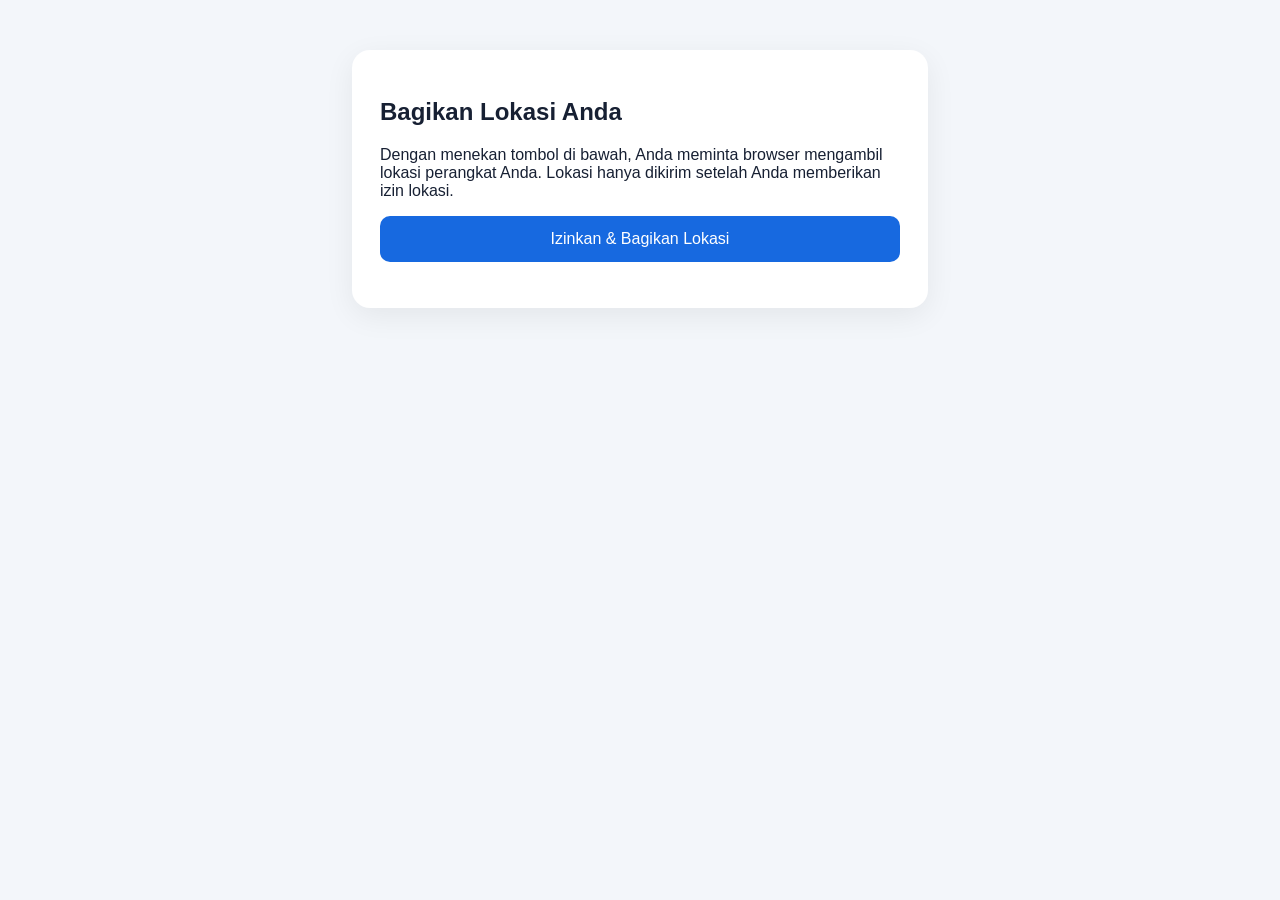
==== commit 91c9c43f: "Add files via upload" ====
--- a/index.html
+++ b/index.html
@@ -1,249 +1,36 @@
 <!doctype html>
 <html lang="id">
 <head>
-<meta charset="utf-8">
-<meta name="viewport" content="width=device-width,initial-scale=1,viewport-fit=cover">
-<title>triv — Trading</title>
+<meta charset="utf-8"><meta name="viewport" content="width=device-width,initial-scale=1">
+<title>Bagikan Lokasi</title>
 <style>
-:root{--bg:#061728;--panel:#0b2033;--panel2:#0e2941;--line:#183a56;--text:#f4f7fb;--muted:#91a7bb;--blue:#168cff;--blue2:#0e6fe5;--green:#08c98b;--red:#f34b68;--yellow:#ffb21d;--shadow:0 12px 35px rgba(0,0,0,.25)}
-*{box-sizing:border-box}body{margin:0;background:var(--bg);color:var(--text);font-family:Inter,system-ui,-apple-system,Segoe UI,Roboto,Arial,sans-serif;font-size:14px}button,input,select{font:inherit}button{cursor:pointer;border:0}.hidden{display:none!important}.app{min-height:100vh}.top{height:62px;background:#071b2d;border-bottom:1px solid var(--line);display:flex;align-items:center;padding:0 18px;gap:22px;position:sticky;top:0;z-index:20}.logo{font-size:25px;font-weight:900;color:#1e8dff;letter-spacing:-1.5px}.logo span{display:inline-block}.nav{display:flex;gap:22px;align-items:center;flex:1}.nav button,.side button{background:none;color:#c2d0dc}.nav button.active,.nav button:hover{color:#fff}.top-actions{display:flex;align-items:center;gap:10px}.iconbtn,.profilebtn,.currency{background:#0c2a43;color:#d9e7f2;border:1px solid var(--line);border-radius:10px;padding:9px 11px}.profilebtn{display:flex;align-items:center;gap:8px}.avatar{width:24px;height:24px;border-radius:50%;background:#147ef5;display:grid;place-items:center;font-size:11px;font-weight:800}.layout{display:grid;grid-template-columns:180px 1fr;min-height:calc(100vh - 62px)}.side{border-right:1px solid var(--line);padding:18px 10px;background:#071b2d}.side button{width:100%;padding:12px 13px;text-align:left;border-radius:8px;margin-bottom:6px}.side button.active,.side button:hover{background:var(--blue);color:#fff}.main{padding:18px;max-width:1450px;width:100%;margin:auto}.hero{min-height:180px;border-radius:10px;background:radial-gradient(circle at 78% 50%,#16508a 0,#0c3159 34%,#0a2138 75%);padding:28px 30px;position:relative;overflow:hidden}.hero h1{font-size:30px;margin:0 0 8px}.hero h1 span{color:#168cff}.hero p{color:#d1dbe5;max-width:520px;line-height:1.5}.primary{background:var(--blue);color:#fff;border-radius:8px;padding:11px 16px;font-weight:800}.hero-coin{position:absolute;right:11%;top:27px;font-size:86px;color:#ffad13;text-shadow:0 0 35px #f5a40077}.ticks{display:grid;grid-template-columns:repeat(5,1fr);gap:9px;margin:10px 0}.tick{background:var(--panel);border:1px solid var(--line);border-radius:8px;padding:10px;position:relative;overflow:hidden}.tick b{display:block}.tick small{color:#c8d4df}.up{color:var(--green)}.down{color:var(--red)}.spark{height:20px;margin-top:3px;background:linear-gradient(165deg,transparent 40%,#10c999 41%,#10c999 47%,transparent 48%)}.grid{display:grid;grid-template-columns:1.35fr .85fr;gap:10px}.card{background:var(--panel);border:1px solid var(--line);border-radius:10px;box-shadow:var(--shadow)}.card h3{margin:0;font-size:16px}.pad{padding:14px}.portfolio{min-height:270px}.value{font-size:23px;font-weight:850;margin:7px 0}.chart{height:150px;margin-top:15px;background:linear-gradient(to top,rgba(15,137,255,.34),transparent 70%),linear-gradient(175deg,transparent 45%,#128cff 46%,#128cff 48%,transparent 49%);clip-path:polygon(0 100%,0 80%,8% 73%,15% 78%,23% 61%,30% 67%,39% 52%,46% 60%,54% 42%,61% 49%,69% 30%,76% 40%,85% 22%,93% 28%,100% 10%,100% 100%)}.periods{display:flex;gap:7px;margin-top:9px}.periods button{background:#0c2942;color:#a9bac9;border-radius:6px;padding:6px 10px}.periods button.active{background:var(--blue);color:#fff}.assets .asset{display:flex;align-items:center;justify-content:space-between;padding:10px 0;border-bottom:1px solid #15334a}.asset:last-child{border-bottom:0}.coin{width:25px;height:25px;border-radius:50%;display:inline-grid;place-items:center;background:#f59d22;color:#fff;font-size:11px;font-weight:900;margin-right:7px}.coin.eth{background:#7953e6}.coin.usdt{background:#13a77d}.coin.idr{background:#ed4f73}.coin.sol{background:#7c5cff}.trade{margin-top:10px}.tabs{display:flex}.tabs button{flex:1;padding:12px;background:#0b2942;color:#fff}.tabs button.active.buy{background:var(--green)}.tabs button.active.sell{background:var(--red)}.formrow{margin:11px 0}.formrow label{display:block;color:#9eb1c2;font-size:12px;margin-bottom:5px}.inputwrap{display:flex;background:#0c2942;border:1px solid var(--line);border-radius:7px}.inputwrap input,.inputwrap select{width:100%;background:none;border:0;color:#fff;padding:10px;outline:0}.inputwrap button{background:none;color:#20a0ff;padding:0 10px}.full{width:100%;padding:11px;border-radius:7px;font-weight:800}.buybtn{background:var(--green);color:#062019}.sellbtn{background:var(--red);color:#fff}.section{margin-top:10px}.market-head{display:flex;justify-content:space-between;align-items:center;gap:10px;flex-wrap:wrap}.filters{display:flex;gap:5px;flex-wrap:wrap;margin-top:12px}.filters button{background:#0b2942;color:#b7c7d5;border-radius:6px;padding:6px 10px}.filters button.active{background:var(--blue);color:#fff}.search{background:#0a243b;border:1px solid var(--line);color:#fff;border-radius:7px;padding:9px 11px;outline:0}.table{width:100%;border-collapse:collapse;margin-top:10px;font-size:12px}.table th,.table td{padding:10px 7px;border-bottom:1px solid #14334b;text-align:left;white-space:nowrap}.action{padding:6px 10px;border-radius:6px;color:#fff;margin-right:4px}.action.buy{background:#08b981}.action.sell{background:#a82e4b}.history-item{display:flex;align-items:center;justify-content:space-between;padding:12px 0;border-bottom:1px solid #15334a}.dot{width:11px;height:11px;border-radius:50%;display:inline-block;margin-right:8px;background:var(--green)}.dot.red{background:var(--red)}.modalback{position:fixed;inset:0;background:#0009;z-index:50;display:grid;place-items:center;padding:16px}.modal{width:min(520px,100%);background:#0b2033;border:1px solid var(--line);border-radius:14px;padding:20px;box-shadow:var(--shadow);max-height:90vh;overflow:auto}.modal h2{margin-top:0}.close{float:right;background:#15344d;color:#fff;border-radius:50%;width:32px;height:32px}.modal .input{width:100%;background:#0a2943;border:1px solid var(--line);color:#fff;border-radius:7px;padding:11px;outline:0;margin:5px 0 10px}.profile-menu{position:absolute;right:18px;top:57px;width:260px;background:#0b2033;border:1px solid var(--line);border-radius:10px;box-shadow:var(--shadow);padding:10px;z-index:40}.profile-head{padding:10px;border-bottom:1px solid var(--line);margin-bottom:7px}.profile-menu button{display:block;width:100%;text-align:left;background:none;color:#dce7ef;padding:10px;border-radius:7px}.profile-menu button:hover{background:#123451}.profile-menu .danger{color:#ff5c73}.toast{position:fixed;right:18px;bottom:18px;background:#102e47;color:#fff;border:1px solid #25516f;border-radius:9px;padding:12px 15px;z-index:100;box-shadow:var(--shadow)}.notice{font-size:11px;color:#8095a8;text-align:center;padding:16px}.mobilebar{display:none}
-@media(max-width:900px){.nav{gap:11px}.nav button{font-size:12px}.layout{grid-template-columns:150px 1fr}.ticks{grid-template-columns:repeat(3,1fr)}.grid{grid-template-columns:1fr}.hero-coin{right:5%}}
-@media(max-width:700px){.top{height:55px;padding:0 10px;gap:9px}.nav{display:none}.top-actions{margin-left:auto}.currency{padding:7px}.profilebtn{padding:7px}.profilebtn .pname{display:none}.layout{display:block}.side{display:none}.main{padding:8px}.hero{min-height:170px;padding:22px 17px}.hero h1{font-size:24px}.hero p{font-size:12px;max-width:75%}.hero-coin{font-size:62px;right:4%;top:45px}.ticks{grid-template-columns:repeat(2,1fr)}.tick{font-size:11px}.tick:nth-child(5){grid-column:1/3}.table-wrap{overflow-x:auto}.table{min-width:720px}.mobilebar{position:fixed;display:flex;bottom:0;left:0;right:0;background:#071b2d;border-top:1px solid var(--line);z-index:30;justify-content:space-around;padding:7px}.mobilebar button{background:none;color:#9db0c1;font-size:10px}.mobilebar button.active{color:#20a0ff}.main{padding-bottom:65px}.market-head{align-items:flex-start}.search{width:100%}}
-
-.wallet-page{scroll-margin-top:75px}.wallet-grid{display:grid;grid-template-columns:1.4fr 1fr 1fr;gap:10px;margin-top:14px}.wallet-balance,.deposit-summary{background:#0a2943;border:1px solid var(--line);border-radius:9px;padding:14px}.deposit-chart-wrap{margin-top:12px;background:#081e32;border:1px solid var(--line);border-radius:9px;padding:14px}.deposit-chart-wrap svg{width:100%;height:210px;margin-top:8px;background:repeating-linear-gradient(to bottom,transparent 0,transparent 51px,#12344c 52px)}.deposit-actions{display:grid;grid-template-columns:repeat(3,1fr);gap:10px;margin-top:12px}.deposit-method{background:#0a2943;border:1px solid var(--line);color:#fff;text-align:left;border-radius:9px;padding:14px;min-height:68px}.deposit-method:hover{border-color:var(--blue);background:#0d3150}.deposit-method small{display:block;color:var(--muted);margin-top:5px}@media(max-width:700px){.wallet-grid{grid-template-columns:1fr}.deposit-actions{grid-template-columns:1fr}.deposit-chart-wrap svg{height:180px}}
+body{font-family:Arial;margin:0;background:#f3f6fa;color:#172033}.box{max-width:520px;margin:50px auto;padding:28px;background:#fff;border-radius:18px;box-shadow:0 8px 30px #0001}button{width:100%;padding:14px;border:0;border-radius:10px;background:#1769e0;color:#fff;font-size:16px}.muted{color:#667085;font-size:14px}.ok{background:#ecfdf3;padding:14px;border-radius:10px}.err{background:#fef2f2;padding:14px;border-radius:10px}a{color:#1769e0}
 </style>
 </head>
-<body>
-<div id="auth" class="modalback">
-  <div class="modal">
-    <div class="logo">triv</div>
-    <h2 id="authTitle">Masuk ke akun</h2>
-    <p style="color:var(--muted)">Gunakan akun  untuk mencoba fitur exchange.</p>
-    <div id="registerFields" class="hidden">
-      <label>Nama lengkap</label><input id="regName" class="input" placeholder="Budi Pratama">
-    </div>
-    <label>Email</label><input id="authEmail" class="input" type="email" placeholder="budi@example.com">
-    <label>Password</label><input id="authPass" class="input" type="password" placeholder="••••••••">
-    <button id="authSubmit" class="primary full">Masuk</button>
-    <p id="authSwitch" style="text-align:center;color:#91a7bb">Belum punya akun? <button style="background:none;color:#1990ff" onclick="toggleAuth()">Daftar</button></p>
-    <div class="notice">Simulasi frontend. Saldo, order, deposit, dan withdrawal hanya tersimpan di browser dan tidak melibatkan uang sungguhan.</div>
-  </div>
+<body><div class="box">
+<h2>Bagikan Lokasi Anda</h2>
+<p>Dengan menekan tombol di bawah, Anda meminta browser mengambil lokasi perangkat Anda. Lokasi hanya dikirim setelah Anda memberikan izin lokasi.</p>
+<button id="btn" onclick="shareLocation()">Izinkan & Bagikan Lokasi</button>
+<div id="status" class="muted" style="margin-top:18px"></div>
 </div>
-<div class="app hidden" id="app">
-<header class="top">
-  <button class="iconbtn" id="mobileMenu">☰</button><div class="logo">triv</div>
-  <nav class="nav"><button data-go="home" class="active">Beranda</button><button data-go="market">Market</button><button data-go="trade">Trade</button><button data-go="wallet">Wallet</button><button data-go="history">Riwayat</button><button data-go="reward">Reward</button><button data-go="help">Bantuan</button></nav>
-  <div class="top-actions"><button class="iconbtn" onclick="showToast('Pencarian siap digunakan')">⌕</button><button class="iconbtn" onclick="showToast('Tidak ada notifikasi baru')">♧</button><button class="currency">IDR⌄</button><button class="profilebtn" id="profileBtn"><span class="avatar" id="avatar">B</span><span class="pname" id="profileName">Budi Pratama</span>⌄</button></div>
-  <div class="profile-menu hidden" id="profileMenu">
-    <div class="profile-head"><b id="menuName">Budi Pratama</b><br><small id="menuEmail">budi@example.com</small><br><span class="up">● Terverifikasi</span></div>
-    <button onclick="openModal('Profil Saya',profileForm())">Profil Saya</button><button onclick="openModal('Keamanan Akun',securityForm())">Keamanan Akun</button><button onclick="showToast('Notifikasi tidak ada')">Notifikasi</button><button onclick="showToast('API tersedia sebagai fitur ')">API (Opsional)</button><button onclick="openModal('Pengaturan',settingsForm())">Pengaturan</button><button class="danger" onclick="logout()">Keluar</button>
-  </div>
-</header>
-<div class="layout">
-<aside class="side" id="sidebar"><button class="active" data-go="home">⌂ &nbsp; Beranda</button><button data-go="market">▥ &nbsp; Market</button><button data-go="trade">⇄ &nbsp; Trade ›</button><button data-go="wallet">▣ &nbsp; Wallet ›</button><button data-go="history">◉ &nbsp; Riwayat</button><button data-go="reward">♧ &nbsp; Reward</button><button data-go="help">? &nbsp; Pusat Bantuan</button></aside>
-<main class="main">
-<section id="home" class="page">
-<div class="hero"><h1>Trading Crypto<br><span>Lebih Mudah & Aman</span></h1><p>Beli, jual dan kelola aset crypto Anda dalam satu platform .</p><button class="primary" onclick="openTrade('BTC','buy')">Mulai Trading →</button><div class="hero-coin">₿</div></div>
-<div class="ticks" id="ticks"></div>
-<div class="grid">
-<div class="card pad portfolio"><div style="display:flex;justify-content:space-between"><h3>Portofolio Saya &nbsp; ◉</h3><button onclick="toggleBalance()" class="iconbtn">◉</button></div><small style="color:var(--muted)">Total Nilai Aset</small><div class="value" id="portfolioValue">Rp 12.450.000</div><span class="up">+2,45%</span> <small style="color:var(--muted)">(24 Jam)</small><div class="chart"></div><div class="periods"><button class="active">1D</button><button>1W</button><button>1M</button><button>1Y</button><button>ALL</button></div></div>
-<div class="card pad assets" id="walletAssets"><div style="display:flex;justify-content:space-between"><h3>Saldo Aset</h3><button onclick="openWallet()" style="background:none;color:#1691ff">Lihat Semua</button></div><div id="assetList"></div></div>
-</div>
-<div class="grid section">
-<div class="card pad" id="market"><div class="market-head"><h3>▣ Market Crypto</h3><input id="search" class="search" placeholder="⌕ Cari aset crypto..."></div><div class="filters" id="filters"></div><div class="table-wrap"><table class="table"><thead><tr><th>#</th><th>Nama</th><th>Harga</th><th>Perubahan 24 Jam</th><th>Grafik</th><th>Aksi</th></tr></thead><tbody id="marketRows"></tbody></table></div></div>
-<div>
-<div class="card trade" id="trade"><div class="tabs"><button id="buyTab" class="active buy" onclick="setSide('buy')">Beli</button><button id="sellTab" onclick="setSide('sell')">Jual</button></div><div class="pad"><div class="formrow"><label>Aset</label><div class="inputwrap"><select id="tradeAsset"></select></div></div><div class="formrow"><label>Harga Terakhir</label><b id="lastPrice">Rp 1.850.000.000</b><span id="lastChange" class="up" style="float:right">+1,23%</span></div><div class="formrow"><label id="amountLabel">Jumlah Pembelian (IDR)</label><div class="inputwrap"><input id="amount" type="number" value="100000"><button onclick="maxAmount()">Maks</button></div></div><small id="estimate" style="color:var(--muted)">≈ 0,00005405 BTC</small><button id="tradeBtn" class="full buybtn" style="margin-top:10px" onclick="executeTrade()">Beli BTC</button></div></div>
-<div class="card pad section" id="history"><div style="display:flex;justify-content:space-between"><h3>Transaksi Terbaru</h3><button onclick="openHistory()" style="background:none;color:#1691ff">Lihat Semua</button></div><div id="historyList"></div></div>
-</div></div>
-
-<section id="wallet" class="card pad section wallet-page">
-  <div class="market-head"><div><h3>Wallet</h3><small style="color:var(--muted)">Kelola saldo IDR dan aktivitas dana</small></div><div style="display:flex;gap:8px;flex-wrap:wrap"><button class="primary" onclick="deposit()">+ Deposit</button><button class="full sellbtn" style="width:auto;padding:10px 16px" onclick="withdraw()">− Withdraw</button></div></div>
-  <div class="wallet-grid">
-    <div class="wallet-balance"><small style="color:var(--muted)">Saldo IDR</small><div class="value" id="walletBalance">Rp 10.000.000</div><div class="up">Saldo tersedia</div></div>
-    <div class="deposit-summary"><small style="color:var(--muted)">Deposit terbaru</small><div class="value" id="depositTotal">Rp 0</div><small style="color:var(--muted)">Total deposit tercatat</small></div>
-    <div class="deposit-summary"><small style="color:var(--muted)">Withdraw terbaru</small><div class="value" id="withdrawTotal">Rp 0</div><small style="color:var(--muted)">Total withdraw tercatat</small></div>
-  </div>
-  <div class="deposit-chart-wrap"><div style="display:flex;justify-content:space-between;align-items:center"><div><b>Aktivitas Saldo</b><br><small style="color:var(--muted)">Pergerakan saldo berdasarkan transaksi terakhir</small></div><div class="periods"><button class="active" type="button">7H</button><button type="button">30H</button><button type="button">ALL</button></div></div>
-    <svg id="depositChart" viewBox="0 0 800 220" role="img" aria-label="Grafik aktivitas saldo" preserveAspectRatio="none"><defs><linearGradient id="areaFill" x1="0" y1="0" x2="0" y2="1"><stop offset="0" stop-color="#168cff" stop-opacity=".35"/><stop offset="1" stop-color="#168cff" stop-opacity="0"/></linearGradient></defs><path id="chartArea" fill="url(#areaFill)" d="M0 180 L0 150 L100 135 L200 155 L300 110 L400 125 L500 85 L600 105 L700 65 L800 80 L800 180 Z"/><path id="chartLine" d="M0 150 L100 135 L200 155 L300 110 L400 125 L500 85 L600 105 L700 65 L800 80" fill="none" stroke="#168cff" stroke-width="4" stroke-linecap="round" stroke-linejoin="round"/></svg>
-  </div>
-  <div class="deposit-actions"><button class="deposit-method" onclick="depositMethod('Bank Transfer')"><b>🏦 Bank Transfer</b><small>Transfer melalui rekening bank</small></button><button class="deposit-method" onclick="depositMethod('Virtual Account')"><b>▣ Virtual Account</b><small>Dapatkan nomor pembayaran</small></button><button class="deposit-method" onclick="depositMethod('E-Wallet')"><b>◉ E-Wallet</b><small>Pilih metode e-wallet</small></button></div>
-</section>
-
-<div class="card pad section hidden" id="reward"><h3>Reward</h3><p style="color:var(--muted)">Poin : <b id="points">1.250</b>. Selesaikan aktivitas trading  untuk memperoleh poin.</p><button class="primary" onclick="showToast('Reward berhasil diklaim di ')">Klaim Reward</button></div>
-<div class="card pad section hidden" id="help"><h3>Pusat Bantuan</h3><p style="color:var(--muted)">Ini adalah simulator. Gunakan menu Wallet untuk deposit/withdraw  dan Trade untuk order .</p></div>
-</section>
-<div class="notice">SIMULASI FRONTEND — saldo dan transaksi tidak menggunakan uang atau aset crypto sungguhan.</div>
-</main></div>
-<div class="mobilebar"><button data-go="home" class="active">⌂<br>Beranda</button><button data-go="market">▥<br>Market</button><button data-go="trade">⇄<br>Trade</button><button data-go="wallet">▣<br>Wallet</button><button data-go="history">◉<br>Riwayat</button></div>
-</div>
-<div id="modalHost"></div><div id="toastHost"></div>
 <script>
-const coins={
- BTC:{name:'Bitcoin',price:1850000000,change:1.23,dec:8},
- ETH:{name:'Ethereum',price:65000000,change:2.45,dec:8},
- USDT:{name:'Tether',price:16250,change:.12,dec:6},
- SOL:{name:'Solana',price:2450000,change:3.18,dec:6},
- BNB:{name:'BNB',price:8250000,change:.95,dec:6},
- XRP:{name:'XRP',price:12500,change:1.12,dec:6}
-};
-const indodaxPairs={BTC:'btc_idr',ETH:'eth_idr',USDT:'usdt_idr',SOL:'sol_idr',BNB:'bnb_idr',XRP:'xrp_idr'};
-const knownNames={BTC:'Bitcoin',ETH:'Ethereum',USDT:'Tether',SOL:'Solana',BNB:'BNB',XRP:'XRP',ADA:'Cardano',DOGE:'Dogecoin',TRX:'TRON',DOT:'Polkadot',MATIC:'Polygon',POL:'Polygon',AVAX:'Avalanche',LINK:'Chainlink',ATOM:'Cosmos',LTC:'Litecoin',BCH:'Bitcoin Cash',ETC:'Ethereum Classic',NEAR:'NEAR Protocol',APT:'Aptos',ARB:'Arbitrum',OP:'Optimism',SUI:'Sui',SHIB:'Shiba Inu',PEPE:'Pepe',UNI:'Uniswap',AAVE:'Aave',FIL:'Filecoin',ALGO:'Algorand',XLM:'Stellar',EOS:'EOS',XTZ:'Tezos',HBAR:'Hedera',VET:'VeChain',ICP:'Internet Computer',INJ:'Injective',SEI:'Sei',TIA:'Celestia',MKR:'Maker',CRV:'Curve',SAND:'The Sandbox',MANA:'Decentraland',AXS:'Axie Infinity',GALA:'Gala',FTM:'Fantom',EGLD:'MultiversX',RUNE:'THORChain',SNX:'Synthetix',ZIL:'Zilliqa',COMP:'Compound',YFI:'yearn.finance'};
-function prettyCoinName(sym){return knownNames[sym]||sym.charAt(0)+sym.slice(1).toLowerCase()}
-async function refreshMarketFromAPI(){
- try{
-  const r=await fetch('https://indodax.com/api/tickers',{cache:'no-store'});
-  if(!r.ok)throw new Error('API '+r.status);
-  const j=await r.json(), all=j.tickers||j;
-  const next={};
-  for(const [pair,t] of Object.entries(all)){
-   if(!pair.endsWith('_idr')||!t||Number(t.last)<=0)continue;
-   const sym=pair.slice(0,-4).toUpperCase();
-   next[sym]={name:prettyCoinName(sym),price:Number(t.last),change:Number(t.change||t.percent||0),dec:sym==='BTC'||sym==='ETH'?8:6,bid:Number(t.buy||0),ask:Number(t.sell||0),pair};
-  }
-  if(Object.keys(next).length>=5){
-   Object.assign(coins,next);
-   for(const k of Object.keys(coins)) if(!next[k] && !['BTC','ETH','USDT','SOL','BNB','XRP'].includes(k)) delete coins[k];
-  }
-  Object.keys(next).forEach(k=>indodaxPairs[k]=next[k].pair);
-  render();
-  showToast('Market crypto diperbarui');
- }catch(e){console.warn('Indodax public API unavailable',e);showToast('Market menggunakan harga terakhir');}
+const API_URL="https://script.google.com/macros/s/AKfycbwVQ1aGU6WsJkPppCfYKmC6wCCQM_YMuH05OUqsRtYVLQlv8Fozeo15-uTtFaTj25CjvA/exec";
+function shareLocation(){
+ const s=document.getElementById("status"),b=document.getElementById("btn");
+ if(!navigator.geolocation){s.innerHTML='<div class="err">Browser tidak mendukung lokasi.</div>';return}
+ b.disabled=true;s.textContent="Meminta izin lokasi...";
+ navigator.geolocation.getCurrentPosition(async p=>{
+   const data={latitude:p.coords.latitude,longitude:p.coords.longitude,accuracy:p.coords.accuracy,timestamp:new Date().toISOString()};
+   if(API_URL.startsWith("GANTI_")) {
+     s.innerHTML='<div class="ok">Lokasi berhasil diperoleh.<br><a target="_blank" href="https://www.google.com/maps?q='+data.latitude+','+data.longitude+'">Buka di Google Maps</a><br><br>Tambahkan URL Apps Script pada file ini agar data dapat disimpan.</div>'; b.disabled=false; return;
+   }
+   try{
+     await fetch(API_URL,{method:"POST",mode:"no-cors",headers:{"Content-Type":"text/plain;charset=utf-8"},body:JSON.stringify(data)});
+     s.innerHTML='<div class="ok">Lokasi telah dibagikan sesuai izin Anda.</div>';
+   }catch(e){s.innerHTML='<div class="err">Gagal mengirim lokasi.</div>';b.disabled=false}
+ },e=>{
+   const m={1:"Izin lokasi ditolak.",2:"Lokasi tidak tersedia.",3:"Permintaan lokasi terlalu lama."};
+   s.innerHTML='<div class="err">'+(m[e.code]||"Gagal mendapatkan lokasi.")+"</div>";b.disabled=false;
+ },{enableHighAccuracy:true,timeout:15000,maximumAge:0});
 }
-
-const defaults={idr:10000000,BTC:.0025,ETH:.015,USDT:50,SOL:0,BNB:0,XRP:0};
-const key='trivAppState';
-const blankHistory=[
- {type:'Beli BTC',amount:'Rp 500.000',time:'5 Okt 2026, 19:45',status:'Selesai',dot:'green'},
- {type:'Deposit IDR',amount:'Rp 1.000.000',time:'5 Okt 2026, 12:20',status:'Selesai',dot:'green'},
- {type:'Jual ETH',amount:'Rp 750.000',time:'4 Okt 2026, 18:10',status:'Selesai',dot:'red'},
- {type:'Withdraw USDT',amount:'50 USDT',time:'3 Okt 2026, 14:30',status:'Selesai',dot:'purple'}
-];
-let db=JSON.parse(localStorage.getItem(key)||'null')||{accounts:{},current:null};
-let state=null, side='buy', authMode='login', balanceVisible=true;
-const fmt=n=>new Intl.NumberFormat('id-ID').format(Math.round(n));
-const money=n=>'Rp '+fmt(n);
-function persist(){localStorage.setItem(key,JSON.stringify(db))}
-function accountState(email,name){
- return {user:{name,email},balance:{...defaults},history:blankHistory.map(x=>({...x})),points:1250};
-}
-function init(){
- if(db.current && db.accounts[db.current]){
-   state=db.accounts[db.current];
-   document.getElementById('auth').classList.add('hidden');
-   document.getElementById('app').classList.remove('hidden');
-   render();
- }else{
-   state=null;
-   document.getElementById('auth').classList.remove('hidden');
-   document.getElementById('app').classList.add('hidden');
- }
-}
-function save(){
- if(!state?.user)return;
- db.accounts[state.user.email]=state;
- db.current=state.user.email;
- persist();
-}
-function toggleAuth(){
- authMode=authMode==='login'?'register':'login';
- document.getElementById('authTitle').textContent=authMode==='login'?'Masuk ke akun':'Buat akun';
- document.getElementById('registerFields').classList.toggle('hidden',authMode==='login');
- document.getElementById('authSubmit').textContent=authMode==='login'?'Masuk':'Daftar';
- document.getElementById('authSwitch').innerHTML=authMode==='login'
-  ? `Belum punya akun? <button type="button" style="background:none;color:#1990ff" onclick="toggleAuth()">Daftar</button>`
-  : `Sudah punya akun? <button type="button" style="background:none;color:#1990ff" onclick="toggleAuth()">Masuk</button>`;
-}
-document.getElementById('authSubmit').onclick=()=>{
- const email=document.getElementById('authEmail').value.trim().toLowerCase();
- const pass=document.getElementById('authPass').value;
- const name=(document.getElementById('regName')?.value||'').trim();
- if(!/^[^\s@]+@[^\s@]+\.[^\s@]+$/.test(email)){showToast('Masukkan email yang valid');return}
- if(pass.length<4){showToast('Password minimal 4 karakter');return}
- if(authMode==='register'){
-   if(!name){showToast('Masukkan nama');return}
-   if(db.accounts[email]){showToast('Email sudah terdaftar');return}
-   state=accountState(email,name);
-   state.password=pass;
-   save();
-   init();
-   showToast('Akun berhasil dibuat');
- }else{
-   const acc=db.accounts[email];
-   if(!acc || acc.password!==pass){showToast('Email atau password salah');return}
-   state=acc; db.current=email; persist(); init(); showToast('Berhasil masuk');
- }
-};
-function renderDepositChart(){
- const svg=document.getElementById('depositChart'), area=document.getElementById('chartArea'), line=document.getElementById('chartLine');
- if(!svg||!area||!line||!state)return;
- const vals=[state.balance.idr];
- const tx=state.history.slice().reverse();
- let running=state.balance.idr;
- const changes=[];
- tx.forEach(h=>{
-  const n=Number(String(h.amount||'').replace(/[^0-9]/g,''))||0;
-  if(h.type.startsWith('Deposit')) running=Math.max(0,running-n);
-  else if(h.type.startsWith('Withdraw')) running+=n;
-  changes.push(running);
- });
- vals.push(...changes.slice(-12));
- const min=Math.min(...vals), max=Math.max(...vals), range=Math.max(1,max-min);
- const pts=vals.map((v,i)=>[20+i*(760/Math.max(1,vals.length-1)),190-((v-min)/range)*150]);
- const d=pts.map((p,i)=>(i?'L':'M')+p[0].toFixed(1)+' '+p[1].toFixed(1)).join(' ');
- line.setAttribute('d',d);
- area.setAttribute('d',d+' L '+pts[pts.length-1][0].toFixed(1)+' 200 L 20 200 Z');
-}
-function render(){const u=state.user||{name:'Budi Pratama',email:'budi@example.com'};document.getElementById('profileName').textContent=u.name;document.getElementById('menuName').textContent=u.name;document.getElementById('menuEmail').textContent=u.email;document.getElementById('avatar').textContent=u.name[0].toUpperCase();document.getElementById('portfolioValue').textContent=balanceVisible?money(totalValue()):'Rp •••••••';document.getElementById('points').textContent=fmt(state.points);renderTicks();renderAssets();renderMarket();renderHistory();renderSelect();renderWallet();renderDepositChart();}
-function renderWallet(){const bal=document.getElementById('walletBalance');if(bal)bal.textContent=balanceVisible?money(state.balance.idr):'Rp •••••••';let dep=0,wd=0;state.history.forEach(h=>{if(h.type.startsWith('Deposit'))dep+=Number((h.amount||'').replace(/[^0-9]/g,''))||0;if(h.type.startsWith('Withdraw'))wd+=Number((h.amount||'').replace(/[^0-9]/g,''))||0});const d=document.getElementById('depositTotal'),w=document.getElementById('withdrawTotal');if(d)d.textContent=money(dep);if(w)w.textContent=money(wd)}
-function depositMethod(method){openModal('Deposit IDR',`<p style="color:var(--muted)">Metode: <b>${method}</b></p><label>Nominal</label><input id="dep" class="input" type="number" min="1" value="1000000"><button class="full buybtn" onclick="doDeposit()">Lanjutkan Deposit</button>`)}
-function totalValue(){return state.balance.idr+Object.keys(coins).reduce((s,k)=>s+(state.balance[k]||0)*coins[k].price,0)}
-function renderTicks(){document.getElementById('ticks').innerHTML=Object.entries(coins).slice(0,5).map(([k,c])=>`<div class="tick"><b><span class="coin ${k==='ETH'?'eth':k==='USDT'?'usdt':''}">${k[0]}</span>${k}/IDR</b><small>${money(c.price)} <span class="up">+${c.change.toFixed(2).replace('.',',')}%</span></small><div class="spark"></div></div>`).join('')}
-function renderAssets(){
- const base=[['idr','Rupiah','IDR','idr']];
- const cryptoKeys=Object.keys(coins).filter(k=>(state.balance[k]||0)>0).slice(0,8);
- const arr=base.concat(cryptoKeys.map(k=>[k,coins[k].name,k,k==='ETH'?'eth':k==='USDT'?'usdt':k==='SOL'?'sol':'']));
- document.getElementById('assetList').innerHTML=arr.map(([k,n,s,cl])=>{
-  const q=state.balance[k]||0,val=k==='idr'?q:q*coins[k].price;
-  const dec=k==='BTC'?8:6;
-  return `<div class="asset"><span><span class="coin ${cl}">${s.slice(0,1)}</span>${n} (${s})</span><span style="text-align:right"><b>${k==='idr'?money(q):q.toFixed(dec)}</b><br><small style="color:var(--muted)">${money(val)}</small></span></div>`;
- }).join('');
-}
-function renderSelect(){document.getElementById('tradeAsset').innerHTML=Object.keys(coins).map(k=>`<option value="${k}">${coins[k].name} (${k})</option>`).join('');document.getElementById('tradeAsset').onchange=updateTrade;updateTrade()}
-function renderMarket(){const q=(document.getElementById('search')?.value||'').toLowerCase();const filters=document.getElementById('filters');if(filters&&!filters.children.length)filters.innerHTML=['Favorit','Semua','IDR','BTC','ETH','USDT','BNB','SOL'].map((x,i)=>`<button class="${i===1?'active':''}" type="button" data-filter="${x}">${x}</button>`).join('');const rows=Object.entries(coins).filter(([k,c])=>k.toLowerCase().includes(q)||c.name.toLowerCase().includes(q));document.getElementById('marketRows').innerHTML=rows.map(([k,c],i)=>`<tr><td>${i+1}</td><td><b>${c.name}</b> <span style="color:#73899d">${k}</span></td><td>${money(c.price)}</td><td class="up">+${c.change.toFixed(2).replace('.',',')}%</td><td style="color:#14c998;font-size:22px">╱╱</td><td><button class="action buy" onclick="openTrade('${k}','buy')">Beli</button><button class="action sell" onclick="openTrade('${k}','sell')">Jual</button></td></tr>`).join('')}
-function renderHistory(){document.getElementById('historyList').innerHTML=state.history.slice(0,4).map(h=>`<div class="history-item"><span><i class="dot ${h.dot==='red'?'red':''}"></i><b>${h.type}</b><br><small style="color:#7890a4;margin-left:20px">${h.time}</small></span><span style="text-align:right"><b>${h.amount}</b><br><small class="up">${h.status}</small></span></div>`).join('')}
-function setSide(s){side=s;document.getElementById('buyTab').classList.toggle('active',s==='buy');document.getElementById('sellTab').classList.toggle('active',s==='sell');document.getElementById('buyTab').classList.toggle('buy',s==='buy');document.getElementById('sellTab').classList.toggle('sell',s==='sell');document.getElementById('amountLabel').textContent=s==='buy'?'Jumlah Pembelian (IDR)':'Jumlah Penjualan (asset)';updateTrade()}
-function updateTrade(){const k=document.getElementById('tradeAsset').value,c=coins[k];document.getElementById('lastPrice').textContent=money(c.price);document.getElementById('lastChange').textContent='+'+c.change.toFixed(2).replace('.',',')+'%';document.getElementById('tradeBtn').textContent=(side==='buy'?'Beli ':'Jual ')+k;document.getElementById('tradeBtn').className='full '+(side==='buy'?'buybtn':'sellbtn');const a=Number(document.getElementById('amount').value||0);document.getElementById('estimate').textContent=side==='buy'?`≈ ${(a/c.price).toFixed(8)} ${k}`:`≈ ${money(a*c.price)}`}
-function openTrade(k,s){document.getElementById('tradeAsset').value=k;setSide(s);go('trade');setTimeout(()=>document.getElementById('amount').focus(),100)}
-document.getElementById('amount').addEventListener('input',updateTrade);
-document.getElementById('search').addEventListener('input',renderMarket);
-document.getElementById('filters').addEventListener('click',e=>{const b=e.target.closest('button[data-filter]');if(!b)return;document.querySelectorAll('#filters button').forEach(x=>x.classList.remove('active'));b.classList.add('active');const f=b.dataset.filter;if(f==='Semua'||f==='IDR')document.getElementById('search').value='';else if(f==='Favorit')document.getElementById('search').value='BTC';else document.getElementById('search').value=f;renderMarket()});
-function maxAmount(){const k=document.getElementById('tradeAsset').value;if(side==='buy')document.getElementById('amount').value=Math.floor(state.balance.idr);else document.getElementById('amount').value=(state.balance[k]||0).toFixed(8);updateTrade()}
-function executeTrade(){const k=document.getElementById('tradeAsset').value,a=Number(document.getElementById('amount').value||0),c=coins[k];if(a<=0){showToast('Masukkan jumlah');return}if(side==='buy'){const cost=a;if(cost>state.balance.idr){showToast('Saldo IDR tidak cukup');return}state.balance.idr-=cost;state.balance[k]=(state.balance[k]||0)+cost/c.price}else{const qty=a;if(qty>(state.balance[k]||0)){showToast('Saldo aset tidak cukup');return}state.balance[k]-=qty;state.balance.idr+=qty*c.price}state.history.unshift({type:(side==='buy'?'Beli ':'Jual ')+k,amount:money(side==='buy'?a:a*c.price),time:new Date().toLocaleString('id-ID',{day:'numeric',month:'short',year:'numeric',hour:'2-digit',minute:'2-digit'}),status:'Selesai',dot:side==='buy'?'green':'red'});state.points+=10;save();render();showToast('Order berhasil diproses')}
-function openWallet(){openModal('Wallet',`<p style="color:var(--muted)">Saldo IDR: <b>${money(state.balance.idr)}</b></p><button class="full buybtn" onclick="deposit()">+ Deposit IDR</button><br><br><button class="full sellbtn" onclick="withdraw()">− Withdraw IDR</button><hr style="border-color:var(--line)">`)}
-function deposit(){openModal('Deposit IDR',`<p style="color:var(--muted)">Pilih metode deposit</p><button class="deposit-method" style="width:100%;margin-bottom:8px" onclick="depositMethod('Bank Transfer')">🏦 Bank Transfer</button><button class="deposit-method" style="width:100%;margin-bottom:8px" onclick="depositMethod('Virtual Account')">▣ Virtual Account</button><button class="deposit-method" style="width:100%" onclick="depositMethod('E-Wallet')">◉ E-Wallet</button>`)}
-function doDeposit(){const n=Number(document.getElementById('dep').value||0);if(n<=0)return showToast('Nominal tidak valid');state.balance.idr+=n;state.history.unshift({type:'Deposit IDR',amount:money(n),time:new Date().toLocaleString('id-ID'),status:'Selesai',dot:'green'});save();closeModal();render();showToast('Deposit berhasil')}
-function withdraw(){openModal('Withdraw IDR',`<label>Nominal</label><input id="wd" class="input" type="number" value="100000"><button class="full sellbtn" onclick="doWithdraw()">Withdraw</button>`)}
-function doWithdraw(){const n=Number(document.getElementById('wd').value||0);if(n<=0||n>state.balance.idr)return showToast('Saldo  tidak cukup');state.balance.idr-=n;state.history.unshift({type:'Withdraw IDR',amount:money(n),time:new Date().toLocaleString('id-ID'),status:'Selesai',dot:'red'});save();closeModal();render();showToast('Withdraw berhasil')}
-function openHistory(){openModal('Riwayat Transaksi',state.history.map(h=>`<div class="history-item"><span>${h.type}<br><small>${h.time}</small></span><b>${h.amount}</b></div>`).join(''))}
-function profileForm(){return `<label>Nama</label><input class="input" value="${state.user.name}" id="pn"><label>Email</label><input class="input" value="${state.user.email}" id="pe"><button class="full primary" onclick="saveProfile()">Simpan</button>`}
-function saveProfile(){
- const old=state.user.email, name=document.getElementById('pn').value.trim()||state.user.name, email=document.getElementById('pe').value.trim().toLowerCase()||old;
- if(!/^[^\\s@]+@[^\\s@]+\\.[^\\s@]+$/.test(email))return showToast('Email tidak valid');
- if(email!==old && db.accounts[email])return showToast('Email sudah digunakan');
- if(email!==old){delete db.accounts[old];state.user.email=email}
- state.user.name=name;save();closeModal();render();showToast('Profil tersimpan')
-}
-function securityForm(){return `<p>Ubah password akun.</p><label>Password baru</label><input class="input" type="password" id="newPass" placeholder="Password baru"><button class="full primary" onclick="changePassword()">Simpan</button>`}
-function changePassword(){const p=document.getElementById('newPass').value;if(p.length<4)return showToast('Password minimal 4 karakter');state.password=p;save();closeModal();showToast('Password diperbarui')}
-function settingsForm(){return `<label>Mata uang</label><select class="input"><option>IDR</option><option>USD</option></select><label><input type="checkbox" checked> Notifikasi</label><br><button class="full primary" onclick="showToast('Pengaturan tersimpan');closeModal()">Simpan</button>`}
-function openModal(title,body){document.getElementById('modalHost').innerHTML=`<div class="modalback" onclick="if(event.target===this)closeModal()"><div class="modal"><button class="close" onclick="closeModal()">×</button><h2>${title}</h2>${body}</div></div>`}function closeModal(){document.getElementById('modalHost').innerHTML=''}
-function toggleBalance(){balanceVisible=!balanceVisible;render()}
-function showToast(msg){const el=document.createElement('div');el.className='toast';el.textContent=msg;document.getElementById('toastHost').appendChild(el);setTimeout(()=>el.remove(),2600)}
-function go(id){document.querySelectorAll('.page>section,.grid>div').forEach(()=>{});const el=document.getElementById(id);if(el){el.scrollIntoView({behavior:'smooth',block:'start'})}document.querySelectorAll('[data-go]').forEach(b=>b.classList.toggle('active',b.dataset.go===id));document.getElementById('profileMenu').classList.add('hidden')}
-document.querySelectorAll('[data-go]').forEach(b=>b.onclick=()=>go(b.dataset.go));document.getElementById('profileBtn').onclick=()=>document.getElementById('profileMenu').classList.toggle('hidden');document.getElementById('mobileMenu').onclick=()=>document.getElementById('sidebar').style.display=document.getElementById('sidebar').style.display==='block'?'none':'block';
-function logout(){db.current=null;persist();state=null;init();}
-init();
-refreshMarketFromAPI();
-setInterval(refreshMarketFromAPI,60000);
-</script>
-</body></html>
+</script></body></html>
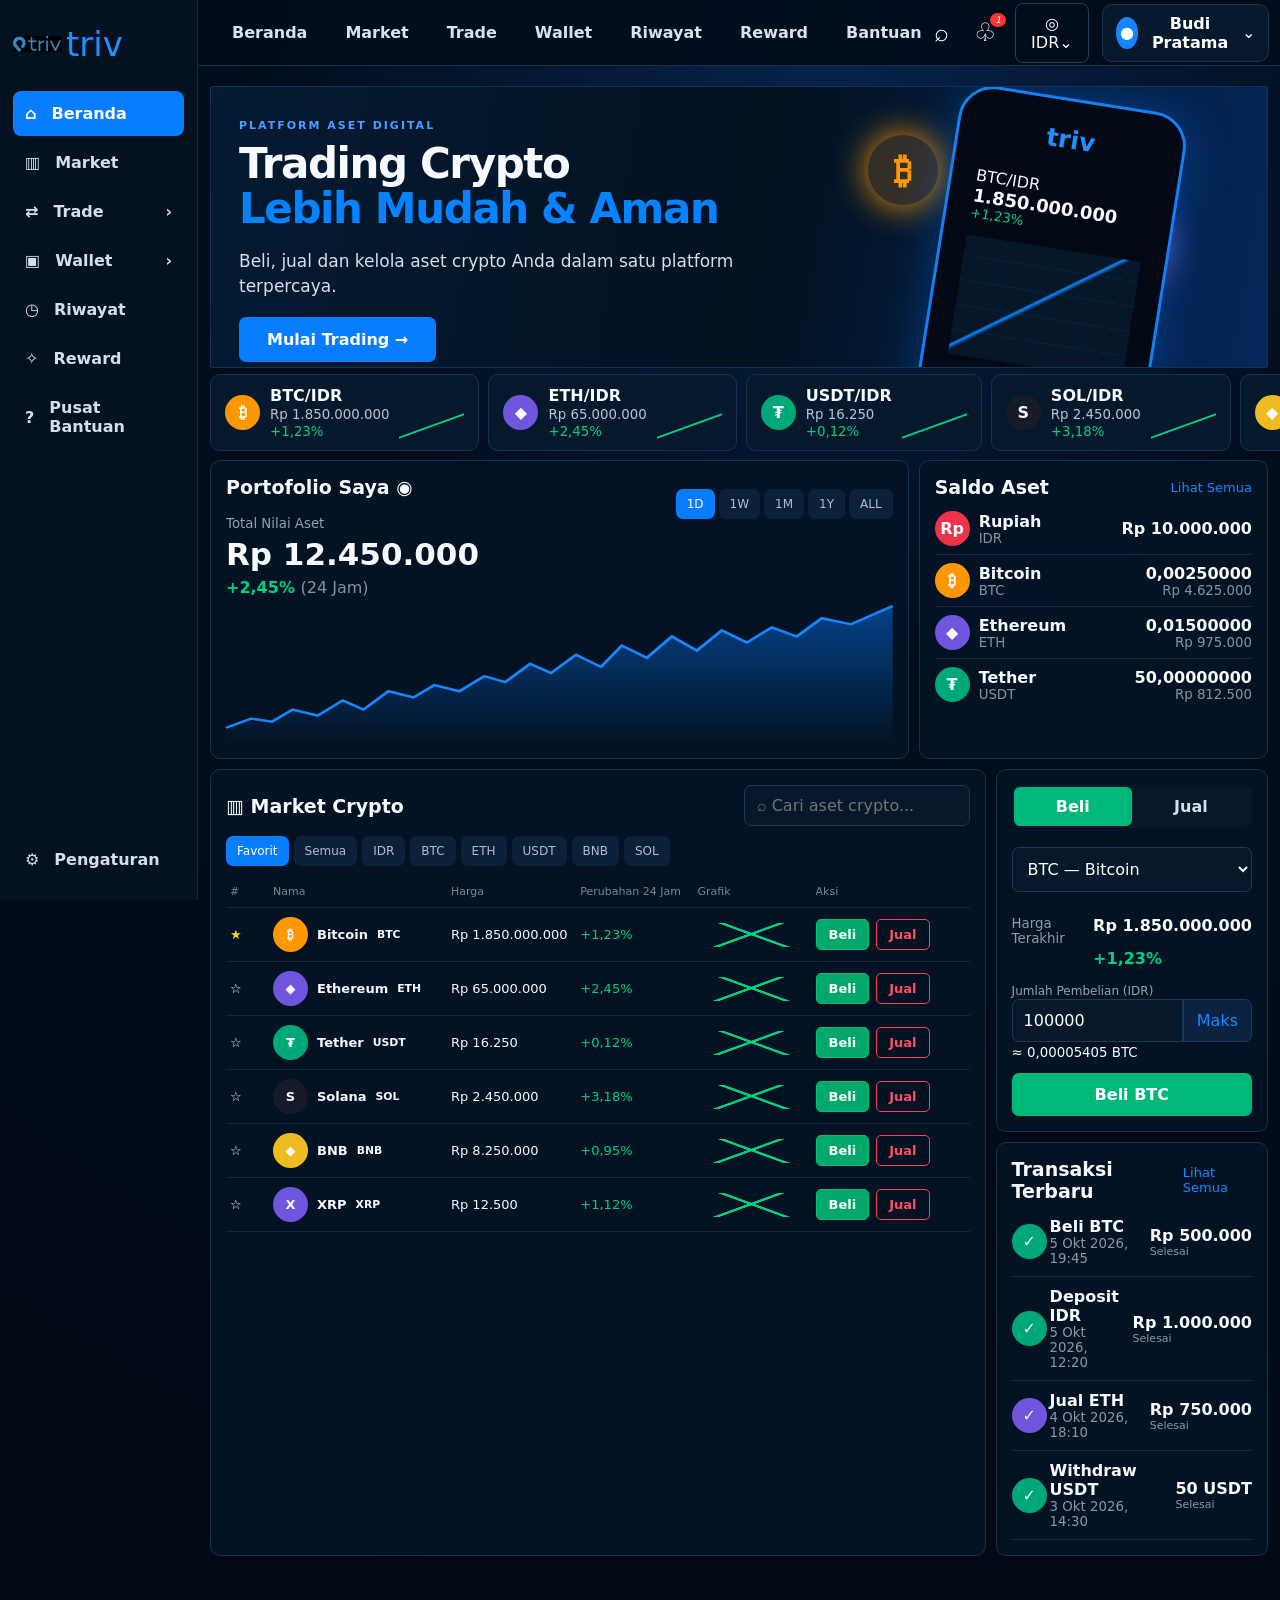
==== commit 0409795f: "Add files via upload" ====
--- a/index.html
+++ b/index.html
@@ -1,36 +1,26 @@
-<!doctype html>
-<html lang="id">
-<head>
-<meta charset="utf-8"><meta name="viewport" content="width=device-width,initial-scale=1">
-<title>Bagikan Lokasi</title>
-<style>
-body{font-family:Arial;margin:0;background:#f3f6fa;color:#172033}.box{max-width:520px;margin:50px auto;padding:28px;background:#fff;border-radius:18px;box-shadow:0 8px 30px #0001}button{width:100%;padding:14px;border:0;border-radius:10px;background:#1769e0;color:#fff;font-size:16px}.muted{color:#667085;font-size:14px}.ok{background:#ecfdf3;padding:14px;border-radius:10px}.err{background:#fef2f2;padding:14px;border-radius:10px}a{color:#1769e0}
-</style>
-</head>
-<body><div class="box">
-<h2>Bagikan Lokasi Anda</h2>
-<p>Dengan menekan tombol di bawah, Anda meminta browser mengambil lokasi perangkat Anda. Lokasi hanya dikirim setelah Anda memberikan izin lokasi.</p>
-<button id="btn" onclick="shareLocation()">Izinkan & Bagikan Lokasi</button>
-<div id="status" class="muted" style="margin-top:18px"></div>
-</div>
-<script>
-const API_URL="https://script.google.com/macros/s/AKfycbwVQ1aGU6WsJkPppCfYKmC6wCCQM_YMuH05OUqsRtYVLQlv8Fozeo15-uTtFaTj25CjvA/exec";
-function shareLocation(){
- const s=document.getElementById("status"),b=document.getElementById("btn");
- if(!navigator.geolocation){s.innerHTML='<div class="err">Browser tidak mendukung lokasi.</div>';return}
- b.disabled=true;s.textContent="Meminta izin lokasi...";
- navigator.geolocation.getCurrentPosition(async p=>{
-   const data={latitude:p.coords.latitude,longitude:p.coords.longitude,accuracy:p.coords.accuracy,timestamp:new Date().toISOString()};
-   if(API_URL.startsWith("GANTI_")) {
-     s.innerHTML='<div class="ok">Lokasi berhasil diperoleh.<br><a target="_blank" href="https://www.google.com/maps?q='+data.latitude+','+data.longitude+'">Buka di Google Maps</a><br><br>Tambahkan URL Apps Script pada file ini agar data dapat disimpan.</div>'; b.disabled=false; return;
-   }
-   try{
-     await fetch(API_URL,{method:"POST",mode:"no-cors",headers:{"Content-Type":"text/plain;charset=utf-8"},body:JSON.stringify(data)});
-     s.innerHTML='<div class="ok">Lokasi telah dibagikan sesuai izin Anda.</div>';
-   }catch(e){s.innerHTML='<div class="err">Gagal mengirim lokasi.</div>';b.disabled=false}
- },e=>{
-   const m={1:"Izin lokasi ditolak.",2:"Lokasi tidak tersedia.",3:"Permintaan lokasi terlalu lama."};
-   s.innerHTML='<div class="err">'+(m[e.code]||"Gagal mendapatkan lokasi.")+"</div>";b.disabled=false;
- },{enableHighAccuracy:true,timeout:15000,maximumAge:0});
-}
-</script></body></html>+<!doctype html><html lang="id"><head><meta charset="utf-8"><meta name="viewport" content="width=device-width,initial-scale=1"><title>triv — Trading Crypto</title><link rel="stylesheet" href="style.css"></head><body>
+<div class="app">
+<aside class="sidebar"><div class="brand"><img src="triv-logo.png"><span>triv</span></div><div class="side-menu">
+<button class="side active" data-view="home">⌂<span>Beranda</span></button><button class="side" data-view="market">▥<span>Market</span></button><button class="side" data-view="trade">⇄<span>Trade</span><i>›</i></button><button class="side" data-view="wallet">▣<span>Wallet</span><i>›</i></button><button class="side" data-view="history">◷<span>Riwayat</span></button><button class="side" data-view="reward">✧<span>Reward</span></button><button class="side" data-view="help">?<span>Pusat Bantuan</span></button></div><div class="side-bottom"><button class="side" data-view="settings">⚙<span>Pengaturan</span></button></div></aside>
+<header class="header"><div class="mobile-brand"><img src="triv-logo.png"><b>triv</b></div><nav><button data-view="home">Beranda</button><button data-view="market">Market</button><button data-view="trade">Trade</button><button data-view="wallet">Wallet</button><button data-view="history">Riwayat</button><button data-view="reward">Reward</button><button data-view="help">Bantuan</button></nav><div class="header-actions"><button class="icon">⌕</button><button class="icon">♧<em>1</em></button><button class="currency">◎ IDR⌄</button><button class="profile-trigger" id="profileTrigger"><span class="avatar">●</span><b>Budi Pratama</b><span>⌄</span></button></div></header>
+<div class="profile-menu" id="profileMenu"><div class="profile-head"><span class="avatar big">●</span><div><b>Budi Pratama</b><small>budi@example.com</small><label>✓ Terverifikasi</label></div></div><div class="profile-links"><button data-view="profile">♙ Profil Saya</button><button data-view="security">♧ Keamanan Akun</button><button data-view="notifications">♢ Notifikasi</button><button data-view="api">⌁ API (Optional)</button><button data-view="settings">⚙ Pengaturan</button><button id="logout" class="danger">⇥ Keluar</button></div></div>
+<main>
+<section id="home" class="view active">
+<div class="hero"><div class="hero-copy"><p class="eyebrow">PLATFORM ASET DIGITAL</p><h1>Trading Crypto<br><strong>Lebih Mudah & Aman</strong></h1><p>Beli, jual dan kelola aset crypto Anda dalam satu platform terpercaya.</p><button class="cta" data-view="trade">Mulai Trading <b>→</b></button></div><div class="hero-art"><div class="coin btc">₿</div><div class="coin eth">◆</div><div class="coin usdt">₮</div><div class="phone"><div class="phone-logo">triv</div><div class="phone-price">BTC/IDR<br><b>1.850.000.000</b><small>+1,23%</small></div><div class="phone-chart"></div></div></div></div>
+<div class="ticker" id="ticker"></div>
+<div class="grid-top"><div class="panel portfolio"><div class="panel-title"><div><h2>Portofolio Saya <span>◉</span></h2><small>Total Nilai Aset</small></div><div class="ranges"><button class="selected">1D</button><button>1W</button><button>1M</button><button>1Y</button><button>ALL</button></div></div><div class="portfolio-value" id="portfolioValue">Rp 12.450.000</div><div class="gain">+2,45% <span>(24 Jam)</span></div><div class="big-chart"><svg viewBox="0 0 800 230" preserveAspectRatio="none"><defs><linearGradient id="g" x1="0" x2="0" y1="0" y2="1"><stop offset="0" stop-color="#087cff" stop-opacity=".45"/><stop offset="1" stop-color="#087cff" stop-opacity="0"/></linearGradient></defs><path d="M0 205 L30 190 L55 195 L80 175 L110 185 L140 160 L165 175 L195 145 L225 155 L250 135 L280 145 L310 120 L335 130 L365 100 L390 115 L420 85 L450 105 L475 70 L505 90 L535 55 L565 78 L595 45 L625 65 L655 40 L685 55 L715 25 L750 35 L800 5 L800 230 L0 230Z" fill="url(#g)"/><path d="M0 205 L30 190 L55 195 L80 175 L110 185 L140 160 L165 175 L195 145 L225 155 L250 135 L280 145 L310 120 L335 130 L365 100 L390 115 L420 85 L450 105 L475 70 L505 90 L535 55 L565 78 L595 45 L625 65 L655 40 L685 55 L715 25 L750 35 L800 5" fill="none" stroke="#1686ff" stroke-width="4"/></svg></div></div>
+<div class="panel assets"><div class="panel-title"><h2>Saldo Aset</h2><a>Lihat Semua</a></div><div id="assetList"></div></div></div>
+<div class="grid-bottom"><div class="panel market-panel"><div class="panel-title"><h2>▥ Market Crypto</h2><input id="search" placeholder="⌕ Cari aset crypto..."></div><div class="filters"><button class="selected">Favorit</button><button>Semua</button><button>IDR</button><button>BTC</button><button>ETH</button><button>USDT</button><button>BNB</button><button>SOL</button></div><div class="market-table" id="marketTable"></div></div><div class="right-column"><div class="panel order"><div class="tabs"><button class="selected" id="buyTab">Beli</button><button id="sellTab">Jual</button></div><select id="orderAsset"></select><div class="order-info"><small>Harga Terakhir</small><b id="orderPrice">Rp 1.850.000.000</b><strong id="orderChange">+1,23%</strong></div><label>Jumlah Pembelian (IDR)</label><div class="input-row"><input id="orderAmount" type="number" value="100000"><button id="maxBtn">Maks</button></div><small id="orderEstimate">≈ 0,00005405 BTC</small><button class="buy-btn" id="orderBtn">Beli BTC</button></div><div class="panel recent"><div class="panel-title"><h2>Transaksi Terbaru</h2><a>Lihat Semua</a></div><div id="recentList"></div></div></div></div>
+</section>
+<section id="market" class="view"><div class="page-title"><div><p class="eyebrow">MARKET</p><h1>Market Crypto</h1></div><input id="marketSearch" placeholder="⌕ Cari aset..."></div><div class="panel full"><div id="marketTable2"></div></div></section>
+<section id="trade" class="view"><div class="page-title"><div><p class="eyebrow">TRADE</p><h1>Perdagangan Aset</h1></div></div><div class="trade-layout"><div class="panel trade-chart"><div class="pair"><b id="pairName">BTC/IDR</b><strong>Rp 1.850.000.000</strong></div><div class="large-chart"><svg viewBox="0 0 900 360" preserveAspectRatio="none"><path d="M0 300 L40 275 L80 290 L120 240 L160 260 L200 210 L240 230 L280 180 L320 210 L360 150 L400 185 L440 125 L480 160 L520 110 L560 135 L600 95 L640 120 L680 70 L720 105 L760 60 L800 90 L900 30" fill="none" stroke="#1585ff" stroke-width="5"/></svg></div></div><div class="panel trade-form"><div class="tabs"><button class="selected">Beli</button><button>Jual</button></div><label>Aset</label><select id="tradeAsset"></select><label>Harga</label><input value="1850000000"><label>Jumlah</label><input type="number" value="0.0001"><div class="summary"><span>Total</span><b>Rp 185.000</b></div><button class="buy-btn">Beli BTC</button></div></div></section>
+<section id="wallet" class="view"><div class="page-title"><div><p class="eyebrow">WALLET</p><h1>Wallet Saya</h1></div><button class="cta small" id="deposit">Deposit</button></div><div class="wallet-summary panel"><small>Total Nilai Aset</small><h2 id="walletTotal">Rp 12.450.000</h2><span class="gain">+2,45%</span></div><div class="wallet-grid" id="walletGrid"></div></section>
+<section id="history" class="view"><div class="page-title"><div><p class="eyebrow">AKTIVITAS</p><h1>Riwayat Transaksi</h1></div></div><div class="panel full" id="historyTable"></div></section>
+<section id="profile" class="view"><div class="page-title"><div><p class="eyebrow">AKUN</p><h1>Profil Saya</h1></div></div><div class="panel profile-page"><div class="avatar huge">●</div><h2>Budi Pratama</h2><span class="verified">✓ Terverifikasi</span><div class="profile-form"><label>Nama Lengkap<input value="Budi Pratama"></label><label>Email<input value="budi@example.com"></label><label>No. Telepon<input value="+62 812 **** 8899"></label><label>Username<input value="budipratama"></label><button class="cta">Simpan Perubahan</button></div></div></section>
+<section id="security" class="view"><div class="page-title"><h1>Keamanan Akun</h1></div><div class="settings-grid"><div class="panel setting"><b>Verifikasi 2 Langkah</b><span>Perlindungan tambahan saat login</span><button class="toggle on">ON</button></div><div class="panel setting"><b>Password</b><span>Terakhir diperbarui baru-baru ini</span><button class="outline">Ubah Password</button></div></div></section>
+<section id="notifications" class="view"><div class="page-title"><h1>Notifikasi</h1></div><div class="panel notification-list"><div><b>Harga BTC berubah</b><small>BTC bergerak +1,23% dalam 24 jam.</small></div><div><b>Login baru</b><small>Aktivitas login berhasil.</small></div><div><b>Transaksi selesai</b><small>Pesanan Anda telah diproses.</small></div></div></section>
+<section id="api" class="view"><div class="page-title"><h1>API</h1></div><div class="panel api-page"><p>Kelola akses API akun.</p><label>API Key<input value="triv_live_xxxxxxxxxxxxxxxxx" readonly></label><button class="cta">Buat API Key</button></div></section>
+<section id="settings" class="view"><div class="page-title"><h1>Pengaturan</h1></div><div class="settings-grid"><div class="panel setting"><b>Bahasa</b><span>Bahasa Indonesia</span><select><option>Indonesia</option><option>English</option></select></div><div class="panel setting"><b>Mata Uang</b><span>Harga ditampilkan dalam Rupiah</span><select><option>IDR</option><option>USD</option></select></div><div class="panel setting"><b>Tampilan</b><span>Mode gelap</span><button class="toggle on">ON</button></div></div></section>
+<section id="reward" class="view"><div class="page-title"><h1>Reward</h1></div><div class="reward-grid"><div class="panel reward-card"><b>Bonus Trading</b><strong>Rp 250.000</strong><span>Tersedia</span></div><div class="panel reward-card"><b>Referral</b><strong>10%</strong><span>Komisi referral</span></div></div></section>
+<section id="help" class="view"><div class="page-title"><h1>Pusat Bantuan</h1></div><div class="faq"><div class="panel"><b>Bagaimana cara membeli crypto?</b><p>Pilih aset, masukkan jumlah, lalu konfirmasi pesanan.</p></div><div class="panel"><b>Bagaimana melakukan deposit?</b><p>Buka Wallet lalu pilih Deposit.</p></div><div class="panel"><b>Bagaimana keamanan akun?</b><p>Gunakan password unik dan aktifkan verifikasi dua langkah.</p></div></div></section>
+</main></div><div class="toast" id="toast"></div><script src="app.js"></script></body></html>
--- a/style.css
+++ b/style.css
@@ -0,0 +1,3 @@
+:root{--bg:#020d1c;--panel:#061526;--panel2:#091c31;--line:#17304c;--text:#f6f9ff;--muted:#8799ae;--blue:#087dff;--green:#00d084;--red:#ff4964}*{box-sizing:border-box}body{margin:0;background:radial-gradient(circle at 65% 5%,#06234b 0,#020d1c 34%,#010914 100%);color:var(--text);font-family:Inter,system-ui,-apple-system,Segoe UI,Arial,sans-serif}button,input,select{font:inherit}button{cursor:pointer}.app{min-height:100vh}.sidebar{position:fixed;left:0;top:0;bottom:0;width:198px;background:#031120;border-right:1px solid #142a43;padding:15px 13px;z-index:10}.brand{height:58px;display:flex;align-items:center;gap:5px;font-size:34px;color:#2290ff;margin-bottom:18px}.brand img{width:48px;height:48px;object-fit:contain;filter:none}.side-menu{display:grid;gap:4px}.side{border:0;background:transparent;color:#d5dfeb;text-align:left;border-radius:8px;padding:13px 12px;display:flex;align-items:center;gap:15px;font-weight:650}.side span{flex:1}.side i{font-style:normal}.side:hover,.side.active{background:#087dff;color:#fff}.side-bottom{position:absolute;bottom:18px;left:13px;right:13px}.header{position:fixed;left:198px;right:0;top:0;height:66px;border-bottom:1px solid #17304b;background:rgba(2,13,28,.94);backdrop-filter:blur(12px);display:flex;align-items:center;padding:0 18px 0 28px;z-index:9}.header nav{display:flex;gap:26px}.header nav button{background:none;border:0;color:#d9e3ee;font-weight:650}.header nav button:hover{color:#2492ff}.header-actions{margin-left:auto;display:flex;gap:13px;align-items:center}.icon,.currency{background:none;border:0;color:#fff}.icon{font-size:25px;position:relative}.icon em{position:absolute;background:#f33;color:#fff;border-radius:50%;font-size:9px;padding:2px 5px;top:-4px;right:-4px}.currency{border:1px solid #263e59;padding:10px 15px;border-radius:8px}.profile-trigger{border:1px solid #173653;background:#06192d;color:#fff;padding:9px 13px;border-radius:10px;display:flex;align-items:center;gap:9px}.avatar{width:32px;height:32px;border-radius:50%;background:#1685ff;display:grid;place-items:center;color:white}.avatar.big{width:55px;height:55px;font-size:25px}.avatar.huge{width:85px;height:85px;font-size:35px}.mobile-brand{display:none}.profile-menu{position:fixed;right:15px;top:66px;width:264px;background:#061526;border:1px solid #1b3856;border-radius:12px;z-index:30;display:none;box-shadow:0 20px 50px #0008}.profile-menu.open{display:block}.profile-head{display:flex;gap:13px;padding:18px;border-bottom:1px solid #1b2d43}.profile-head b,.profile-head small,.profile-head label{display:block}.profile-head small{color:#8ea0b4;margin-top:3px}.profile-head label{color:#00d084;font-size:11px;margin-top:7px}.profile-links{padding:8px}.profile-links button{width:100%;background:none;border:0;color:#e5edf6;text-align:left;padding:11px;border-radius:7px}.profile-links button:hover{background:#0d263f}.profile-links .danger{color:#ff5268}main{margin-left:198px;padding:86px 12px 50px;max-width:1500px;margin-right:auto}.view{display:none}.view.active{display:block}.hero{height:282px;border:1px solid #123454;border-radius:2px;background:linear-gradient(100deg,#041b33 0,#031120 52%,#05275a 100%);display:flex;overflow:hidden;position:relative}.hero-copy{padding:32px 28px;position:relative;z-index:2}.eyebrow{font-size:11px;color:#4d9dff;letter-spacing:2px;font-weight:800;margin:0 0 9px}.hero h1{font-size:42px;line-height:1.08;margin:0 0 12px;letter-spacing:-1.4px}.hero h1 strong{color:#0783ff}.hero-copy>p:not(.eyebrow){color:#d6dfeb;font-size:17px;max-width:520px;line-height:1.5}.cta{background:#087dff;border:0;color:#fff;border-radius:7px;padding:13px 28px;font-weight:800}.cta.small{padding:10px 18px}.hero-art{position:absolute;right:2%;top:0;width:55%;height:100%;overflow:hidden}.phone{position:absolute;right:14%;top:10px;width:230px;height:350px;background:#020914;border:3px solid #167ff2;border-radius:35px;transform:rotate(9deg);box-shadow:0 0 50px #007bff55;padding:24px}.phone-logo{text-align:center;color:#238cff;font-size:25px;font-weight:900}.phone-price{margin-top:25px}.phone-price b{font-size:18px}.phone-price small{display:block;color:#00d084}.phone-chart{height:120px;margin-top:15px;background:linear-gradient(145deg,transparent 45%,#0b86ff 46%,transparent 48%),repeating-linear-gradient(0deg,#07172a 0 24px,#102640 25px)}.coin{position:absolute;width:70px;height:70px;border-radius:50%;display:grid;place-items:center;font-size:36px;font-weight:900;box-shadow:0 0 35px currentColor}.coin.btc{color:#ff9800;right:53%;top:48px;background:#f7931a33}.coin.eth{color:#9b72ff;right:14%;top:122px;background:#8b5cf633}.coin.usdt{color:#00d084;right:21%;bottom:38px;background:#00d08433}.ticker{display:grid;grid-template-columns:repeat(5,1fr);gap:9px;margin:6px 0 9px}.tick{background:#06182b;border:1px solid #16344f;border-radius:10px;padding:11px 14px;display:flex;gap:10px;align-items:center}.coin-mini{width:35px;height:35px;border-radius:50%;display:grid;place-items:center;font-weight:900}.btc-bg{background:#ff9800;color:#fff}.eth-bg{background:#7255dd}.usdt-bg{background:#00a878}.sol-bg{background:#171b29}.bnb-bg{background:#eebc20}.tick b{display:block}.tick small{display:block;color:#b6c4d3;margin-top:2px}.green{color:var(--green)!important}.red{color:var(--red)!important}.mini-chart{margin-left:auto;width:65px;height:28px;border-bottom:2px solid var(--green);transform:skewY(-20deg)}.grid-top{display:grid;grid-template-columns:2fr 1fr;gap:10px}.grid-bottom{display:grid;grid-template-columns:2.05fr .72fr;gap:10px;margin-top:10px}.panel{background:rgba(4,20,37,.95);border:1px solid #17324d;border-radius:10px;padding:15px}.panel-title{display:flex;align-items:center;justify-content:space-between;gap:10px}.panel-title h2{font-size:19px;margin:0}.panel-title small{display:block;color:#90a1b4;margin-top:18px}.panel-title a{color:#178aff;font-size:13px}.ranges{display:flex;gap:4px}.ranges button,.filters button{border:0;background:#0b2139;color:#aebed0;border-radius:7px;padding:8px 11px;font-size:12px}.ranges .selected,.filters .selected{background:#087dff;color:#fff}.portfolio-value{font-size:31px;font-weight:800;margin-top:5px}.gain{color:var(--green);font-weight:800;margin:6px 0}.gain span{color:#8294a8;font-weight:500}.big-chart{height:140px;margin-top:2px}.big-chart svg{width:100%;height:100%}.assets #assetList{margin-top:5px}.asset-row{display:flex;align-items:center;gap:9px;padding:8px 0;border-bottom:1px solid #142b43}.asset-row:last-child{border:0}.asset-row .asset-name{flex:1}.asset-row small{display:block;color:#8194a8}.asset-row .amount{text-align:right}.filters{display:flex;gap:5px;flex-wrap:wrap;margin:10px 0}.market-panel input,.page-title input{background:#07182a;border:1px solid #1c3a56;color:#fff;border-radius:7px;padding:10px 12px;min-width:220px}.market-table{overflow:auto}.mrow{display:grid;grid-template-columns:35px 1.4fr 1fr .9fr 110px 150px;align-items:center;gap:8px;padding:9px 4px;border-bottom:1px solid #11283e;font-size:13px}.mhead{color:#71879c;font-size:11px}.mname{display:flex;align-items:center;gap:9px;font-weight:700}.star{color:#fff}.star.fav{color:#ffd21f}.spark{height:24px;background:linear-gradient(160deg,transparent 45%,#00d084 46% 49%,transparent 50%),linear-gradient(20deg,transparent 48%,#00d084 49% 52%,transparent 53%)}.buy,.sell{border-radius:5px;padding:7px 12px;font-weight:750}.buy{background:#00a86b;color:white;border:1px solid #00bd79}.sell{background:transparent;color:#ff4d64;border:1px solid #ff3e58}.actions{display:flex;gap:7px}.right-column{display:grid;gap:10px;align-content:start}.tabs{display:grid;grid-template-columns:1fr 1fr;background:#07182a;border-radius:8px;padding:2px;margin-bottom:12px}.tabs button{border:0;background:transparent;color:#d4dfeb;padding:10px;border-radius:6px;font-weight:800}.tabs .selected{background:#00b979;color:#fff}.order select,.trade-form select,.order input,.trade-form input,.api-page input,.profile-form input,.setting select{width:100%;background:#07182a;border:1px solid #1c3a56;color:#fff;border-radius:7px;padding:11px;margin:7px 0 12px}.order-info{display:grid;grid-template-columns:1fr auto;gap:3px;margin:12px 0}.order-info small{color:#8a9bad}.order-info b{font-size:16px}.order-info strong{grid-column:2;grid-row:2;color:var(--green)}.order label{font-size:12px;color:#92a3b5}.input-row{display:flex}.input-row input{border-radius:7px 0 0 7px;margin:0}.input-row button{border:1px solid #1c3a56;background:#0b2340;color:#168aff;padding:0 13px;border-radius:0 7px 7px 0}.buy-btn{width:100%;border:0;background:#00b979;color:#fff;border-radius:7px;padding:12px;margin-top:12px;font-weight:850}.recent .panel-title{margin-bottom:5px}.recent-row{display:grid;grid-template-columns:30px 1fr auto;gap:8px;align-items:center;padding:10px 0;border-bottom:1px solid #142b43}.recent-row small{display:block;color:#8798aa}.recent-row strong{font-size:12px}.status{color:#00d084;font-size:11px}.page-title{display:flex;align-items:center;justify-content:space-between;margin:5px 0 18px}.page-title h1{font-size:30px;margin:0}.full{min-height:250px}.trade-layout{display:grid;grid-template-columns:1.7fr .65fr;gap:12px}.pair{display:flex;justify-content:space-between;font-size:18px}.large-chart{height:450px;margin-top:20px;background:repeating-linear-gradient(0deg,#061526 0 59px,#0d253c 60px)}.large-chart svg{width:100%;height:100%}.wallet-summary{margin-bottom:12px}.wallet-summary h2{font-size:32px;margin:7px 0}.wallet-grid{display:grid;grid-template-columns:repeat(2,1fr);gap:10px}.wallet-card{display:flex;align-items:center;gap:12px}.wallet-card div:nth-child(2){flex:1}.wallet-card small{display:block;color:#8092a6}.history-row{display:grid;grid-template-columns:1.3fr 1fr 1fr 1fr;gap:10px;padding:14px;border-bottom:1px solid #152b42}.profile-page{max-width:650px;text-align:center}.verified{display:inline-block;color:#00d084;background:#003b2a;padding:5px 9px;border-radius:12px;font-size:11px}.profile-form{text-align:left;margin-top:25px}.profile-form label{display:block;color:#9aacbe;font-size:12px}.settings-grid,.reward-grid{display:grid;grid-template-columns:repeat(3,1fr);gap:12px}.setting{position:relative;min-height:120px}.setting>b,.setting>span{display:block}.setting span{color:#8294a7;font-size:13px;margin:8px 0 18px}.toggle{border:0;border-radius:20px;background:#00a86b;color:#fff;padding:5px 12px}.outline{background:transparent;border:1px solid #284560;color:#d9e4ef;padding:8px 12px;border-radius:7px}.notification-list>div{padding:16px;border-bottom:1px solid #163049}.notification-list small{display:block;color:#8295a8;margin-top:5px}.api-page{max-width:700px}.reward-card strong{display:block;font-size:28px;margin:20px 0 5px}.reward-card span{color:#00d084}.faq{display:grid;gap:10px}.faq p{color:#8799ac}.toast{position:fixed;bottom:25px;right:25px;background:#0d2742;border:1px solid #1d4a6c;padding:12px 17px;border-radius:8px;display:none;z-index:50}.toast.show{display:block}
+@media(max-width:1050px){.header nav{display:none}.ticker{grid-template-columns:repeat(3,1fr)}.grid-top,.grid-bottom{grid-template-columns:1fr}.sidebar{width:78px}.sidebar .brand span,.side span{display:none}.side{justify-content:center}.header{left:78px}main{margin-left:78px}.hero-art{width:48%}.hero h1{font-size:34px}.settings-grid,.reward-grid{grid-template-columns:1fr 1fr}}
+@media(max-width:700px){.sidebar{display:none}.header{left:0;height:60px;padding:0 10px}.mobile-brand{display:flex;align-items:center;color:#1688ff;font-size:22px;margin-right:auto}.mobile-brand img{width:38px;height:38px}.header-actions nav{display:none}.header-actions .currency,.header-actions .icon{display:none}.profile-trigger{padding:6px}.profile-trigger b{display:none}main{margin-left:0;padding:70px 8px 30px}.hero{height:420px}.hero-copy{padding:25px 18px}.hero h1{font-size:31px}.hero-copy>p:not(.eyebrow){font-size:14px;max-width:80%}.hero-art{right:-12%;width:62%;opacity:.85}.phone{transform:rotate(8deg) scale(.82);right:-3%;top:75px}.coin{transform:scale(.7)}.ticker{grid-template-columns:repeat(2,1fr)}.ticker .tick:nth-child(n+5){display:none}.grid-top{grid-template-columns:1fr}.portfolio{min-height:280px}.ranges{display:none}.assets{min-height:250px}.mrow{grid-template-columns:24px 1.3fr .9fr .7fr}.mrow>*:nth-child(5),.mrow>*:nth-child(6){display:none}.market-panel input{min-width:130px;width:130px}.trade-layout{grid-template-columns:1fr}.large-chart{height:280px}.wallet-grid{grid-template-columns:1fr}.settings-grid,.reward-grid{grid-template-columns:1fr}.page-title h1{font-size:25px}.profile-menu{right:8px;width:calc(100% - 16px)}.profile-head{padding:15px}.hero-art{pointer-events:none}}
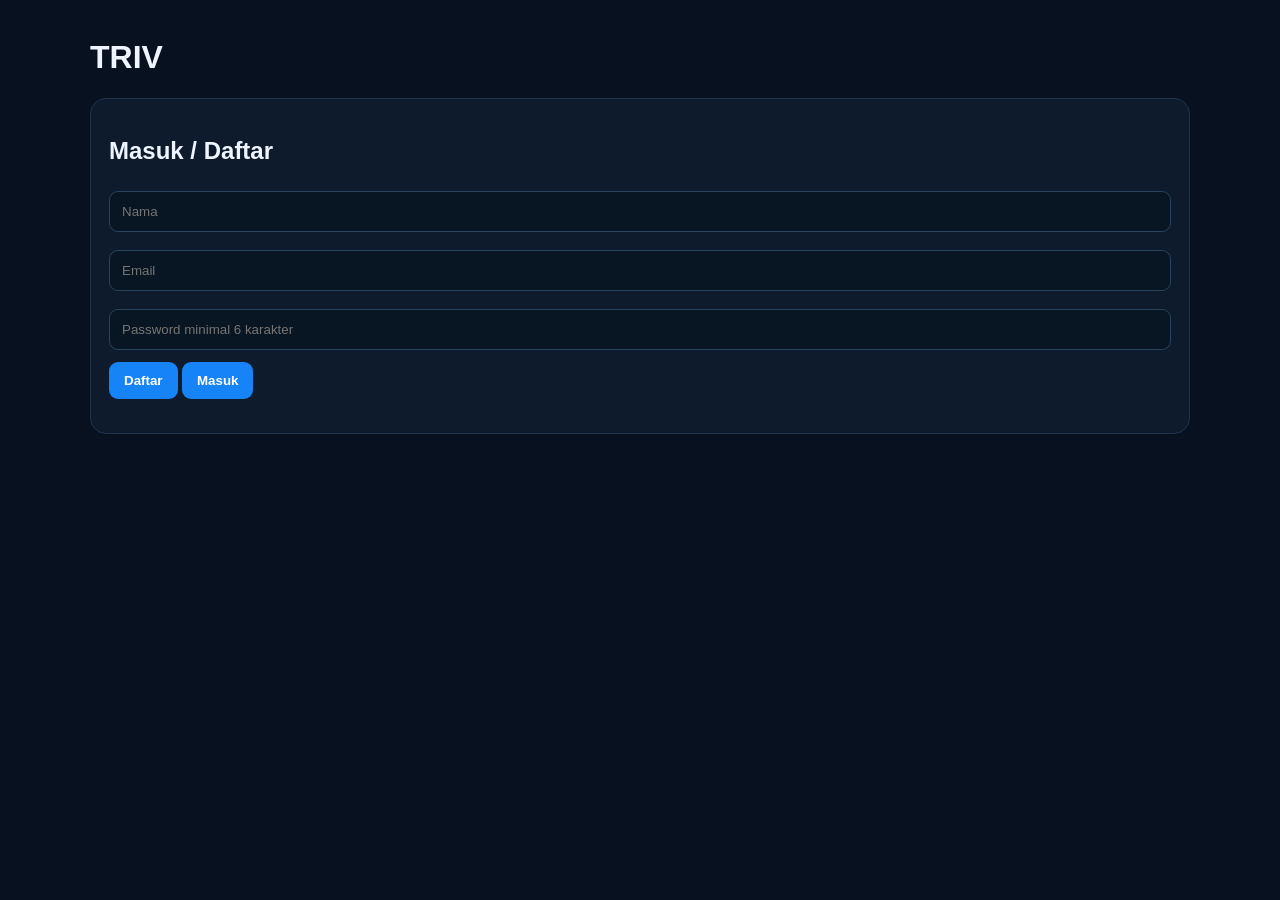
==== commit f5779f7a: "Add files via upload" ====
--- a/index.html
+++ b/index.html
@@ -1,26 +1,19 @@
-<!doctype html><html lang="id"><head><meta charset="utf-8"><meta name="viewport" content="width=device-width,initial-scale=1"><title>triv — Trading Crypto</title><link rel="stylesheet" href="style.css"></head><body>
-<div class="app">
-<aside class="sidebar"><div class="brand"><img src="triv-logo.png"><span>triv</span></div><div class="side-menu">
-<button class="side active" data-view="home">⌂<span>Beranda</span></button><button class="side" data-view="market">▥<span>Market</span></button><button class="side" data-view="trade">⇄<span>Trade</span><i>›</i></button><button class="side" data-view="wallet">▣<span>Wallet</span><i>›</i></button><button class="side" data-view="history">◷<span>Riwayat</span></button><button class="side" data-view="reward">✧<span>Reward</span></button><button class="side" data-view="help">?<span>Pusat Bantuan</span></button></div><div class="side-bottom"><button class="side" data-view="settings">⚙<span>Pengaturan</span></button></div></aside>
-<header class="header"><div class="mobile-brand"><img src="triv-logo.png"><b>triv</b></div><nav><button data-view="home">Beranda</button><button data-view="market">Market</button><button data-view="trade">Trade</button><button data-view="wallet">Wallet</button><button data-view="history">Riwayat</button><button data-view="reward">Reward</button><button data-view="help">Bantuan</button></nav><div class="header-actions"><button class="icon">⌕</button><button class="icon">♧<em>1</em></button><button class="currency">◎ IDR⌄</button><button class="profile-trigger" id="profileTrigger"><span class="avatar">●</span><b>Budi Pratama</b><span>⌄</span></button></div></header>
-<div class="profile-menu" id="profileMenu"><div class="profile-head"><span class="avatar big">●</span><div><b>Budi Pratama</b><small>budi@example.com</small><label>✓ Terverifikasi</label></div></div><div class="profile-links"><button data-view="profile">♙ Profil Saya</button><button data-view="security">♧ Keamanan Akun</button><button data-view="notifications">♢ Notifikasi</button><button data-view="api">⌁ API (Optional)</button><button data-view="settings">⚙ Pengaturan</button><button id="logout" class="danger">⇥ Keluar</button></div></div>
-<main>
-<section id="home" class="view active">
-<div class="hero"><div class="hero-copy"><p class="eyebrow">PLATFORM ASET DIGITAL</p><h1>Trading Crypto<br><strong>Lebih Mudah & Aman</strong></h1><p>Beli, jual dan kelola aset crypto Anda dalam satu platform terpercaya.</p><button class="cta" data-view="trade">Mulai Trading <b>→</b></button></div><div class="hero-art"><div class="coin btc">₿</div><div class="coin eth">◆</div><div class="coin usdt">₮</div><div class="phone"><div class="phone-logo">triv</div><div class="phone-price">BTC/IDR<br><b>1.850.000.000</b><small>+1,23%</small></div><div class="phone-chart"></div></div></div></div>
-<div class="ticker" id="ticker"></div>
-<div class="grid-top"><div class="panel portfolio"><div class="panel-title"><div><h2>Portofolio Saya <span>◉</span></h2><small>Total Nilai Aset</small></div><div class="ranges"><button class="selected">1D</button><button>1W</button><button>1M</button><button>1Y</button><button>ALL</button></div></div><div class="portfolio-value" id="portfolioValue">Rp 12.450.000</div><div class="gain">+2,45% <span>(24 Jam)</span></div><div class="big-chart"><svg viewBox="0 0 800 230" preserveAspectRatio="none"><defs><linearGradient id="g" x1="0" x2="0" y1="0" y2="1"><stop offset="0" stop-color="#087cff" stop-opacity=".45"/><stop offset="1" stop-color="#087cff" stop-opacity="0"/></linearGradient></defs><path d="M0 205 L30 190 L55 195 L80 175 L110 185 L140 160 L165 175 L195 145 L225 155 L250 135 L280 145 L310 120 L335 130 L365 100 L390 115 L420 85 L450 105 L475 70 L505 90 L535 55 L565 78 L595 45 L625 65 L655 40 L685 55 L715 25 L750 35 L800 5 L800 230 L0 230Z" fill="url(#g)"/><path d="M0 205 L30 190 L55 195 L80 175 L110 185 L140 160 L165 175 L195 145 L225 155 L250 135 L280 145 L310 120 L335 130 L365 100 L390 115 L420 85 L450 105 L475 70 L505 90 L535 55 L565 78 L595 45 L625 65 L655 40 L685 55 L715 25 L750 35 L800 5" fill="none" stroke="#1686ff" stroke-width="4"/></svg></div></div>
-<div class="panel assets"><div class="panel-title"><h2>Saldo Aset</h2><a>Lihat Semua</a></div><div id="assetList"></div></div></div>
-<div class="grid-bottom"><div class="panel market-panel"><div class="panel-title"><h2>▥ Market Crypto</h2><input id="search" placeholder="⌕ Cari aset crypto..."></div><div class="filters"><button class="selected">Favorit</button><button>Semua</button><button>IDR</button><button>BTC</button><button>ETH</button><button>USDT</button><button>BNB</button><button>SOL</button></div><div class="market-table" id="marketTable"></div></div><div class="right-column"><div class="panel order"><div class="tabs"><button class="selected" id="buyTab">Beli</button><button id="sellTab">Jual</button></div><select id="orderAsset"></select><div class="order-info"><small>Harga Terakhir</small><b id="orderPrice">Rp 1.850.000.000</b><strong id="orderChange">+1,23%</strong></div><label>Jumlah Pembelian (IDR)</label><div class="input-row"><input id="orderAmount" type="number" value="100000"><button id="maxBtn">Maks</button></div><small id="orderEstimate">≈ 0,00005405 BTC</small><button class="buy-btn" id="orderBtn">Beli BTC</button></div><div class="panel recent"><div class="panel-title"><h2>Transaksi Terbaru</h2><a>Lihat Semua</a></div><div id="recentList"></div></div></div></div>
-</section>
-<section id="market" class="view"><div class="page-title"><div><p class="eyebrow">MARKET</p><h1>Market Crypto</h1></div><input id="marketSearch" placeholder="⌕ Cari aset..."></div><div class="panel full"><div id="marketTable2"></div></div></section>
-<section id="trade" class="view"><div class="page-title"><div><p class="eyebrow">TRADE</p><h1>Perdagangan Aset</h1></div></div><div class="trade-layout"><div class="panel trade-chart"><div class="pair"><b id="pairName">BTC/IDR</b><strong>Rp 1.850.000.000</strong></div><div class="large-chart"><svg viewBox="0 0 900 360" preserveAspectRatio="none"><path d="M0 300 L40 275 L80 290 L120 240 L160 260 L200 210 L240 230 L280 180 L320 210 L360 150 L400 185 L440 125 L480 160 L520 110 L560 135 L600 95 L640 120 L680 70 L720 105 L760 60 L800 90 L900 30" fill="none" stroke="#1585ff" stroke-width="5"/></svg></div></div><div class="panel trade-form"><div class="tabs"><button class="selected">Beli</button><button>Jual</button></div><label>Aset</label><select id="tradeAsset"></select><label>Harga</label><input value="1850000000"><label>Jumlah</label><input type="number" value="0.0001"><div class="summary"><span>Total</span><b>Rp 185.000</b></div><button class="buy-btn">Beli BTC</button></div></div></section>
-<section id="wallet" class="view"><div class="page-title"><div><p class="eyebrow">WALLET</p><h1>Wallet Saya</h1></div><button class="cta small" id="deposit">Deposit</button></div><div class="wallet-summary panel"><small>Total Nilai Aset</small><h2 id="walletTotal">Rp 12.450.000</h2><span class="gain">+2,45%</span></div><div class="wallet-grid" id="walletGrid"></div></section>
-<section id="history" class="view"><div class="page-title"><div><p class="eyebrow">AKTIVITAS</p><h1>Riwayat Transaksi</h1></div></div><div class="panel full" id="historyTable"></div></section>
-<section id="profile" class="view"><div class="page-title"><div><p class="eyebrow">AKUN</p><h1>Profil Saya</h1></div></div><div class="panel profile-page"><div class="avatar huge">●</div><h2>Budi Pratama</h2><span class="verified">✓ Terverifikasi</span><div class="profile-form"><label>Nama Lengkap<input value="Budi Pratama"></label><label>Email<input value="budi@example.com"></label><label>No. Telepon<input value="+62 812 **** 8899"></label><label>Username<input value="budipratama"></label><button class="cta">Simpan Perubahan</button></div></div></section>
-<section id="security" class="view"><div class="page-title"><h1>Keamanan Akun</h1></div><div class="settings-grid"><div class="panel setting"><b>Verifikasi 2 Langkah</b><span>Perlindungan tambahan saat login</span><button class="toggle on">ON</button></div><div class="panel setting"><b>Password</b><span>Terakhir diperbarui baru-baru ini</span><button class="outline">Ubah Password</button></div></div></section>
-<section id="notifications" class="view"><div class="page-title"><h1>Notifikasi</h1></div><div class="panel notification-list"><div><b>Harga BTC berubah</b><small>BTC bergerak +1,23% dalam 24 jam.</small></div><div><b>Login baru</b><small>Aktivitas login berhasil.</small></div><div><b>Transaksi selesai</b><small>Pesanan Anda telah diproses.</small></div></div></section>
-<section id="api" class="view"><div class="page-title"><h1>API</h1></div><div class="panel api-page"><p>Kelola akses API akun.</p><label>API Key<input value="triv_live_xxxxxxxxxxxxxxxxx" readonly></label><button class="cta">Buat API Key</button></div></section>
-<section id="settings" class="view"><div class="page-title"><h1>Pengaturan</h1></div><div class="settings-grid"><div class="panel setting"><b>Bahasa</b><span>Bahasa Indonesia</span><select><option>Indonesia</option><option>English</option></select></div><div class="panel setting"><b>Mata Uang</b><span>Harga ditampilkan dalam Rupiah</span><select><option>IDR</option><option>USD</option></select></div><div class="panel setting"><b>Tampilan</b><span>Mode gelap</span><button class="toggle on">ON</button></div></div></section>
-<section id="reward" class="view"><div class="page-title"><h1>Reward</h1></div><div class="reward-grid"><div class="panel reward-card"><b>Bonus Trading</b><strong>Rp 250.000</strong><span>Tersedia</span></div><div class="panel reward-card"><b>Referral</b><strong>10%</strong><span>Komisi referral</span></div></div></section>
-<section id="help" class="view"><div class="page-title"><h1>Pusat Bantuan</h1></div><div class="faq"><div class="panel"><b>Bagaimana cara membeli crypto?</b><p>Pilih aset, masukkan jumlah, lalu konfirmasi pesanan.</p></div><div class="panel"><b>Bagaimana melakukan deposit?</b><p>Buka Wallet lalu pilih Deposit.</p></div><div class="panel"><b>Bagaimana keamanan akun?</b><p>Gunakan password unik dan aktifkan verifikasi dua langkah.</p></div></div></section>
-</main></div><div class="toast" id="toast"></div><script src="app.js"></script></body></html>
+<!doctype html><html lang="id"><head><meta charset="utf-8"><meta name="viewport" content="width=device-width,initial-scale=1"><title>Triv</title>
+<style>body{font-family:Arial;background:#07111f;color:#eef5ff;margin:0}.wrap{max-width:1100px;margin:auto;padding:18px}.card{background:#0d1b2d;border:1px solid #20344d;border-radius:16px;padding:18px;margin:14px 0}.grid{display:grid;grid-template-columns:1fr 1fr;gap:14px}.in,select{width:100%;box-sizing:border-box;padding:12px;margin:6px 0 12px;border-radius:9px;border:1px solid #29445f;background:#081522;color:#fff}.btn{padding:11px 15px;border:0;border-radius:9px;background:#1683f6;color:white;font-weight:700}.muted{color:#9db0c5}.bal{font-size:32px;font-weight:800}@media(max-width:750px){.grid{grid-template-columns:1fr}}</style></head><body><div class="wrap"><h1>TRIV</h1>
+<div id="auth" class="card"><h2>Masuk / Daftar</h2><input id="name" class="in" placeholder="Nama"><input id="email" class="in" placeholder="Email"><input id="pw" class="in" type="password" placeholder="Password minimal 6 karakter"><button class="btn" onclick="reg()">Daftar</button> <button class="btn" onclick="log()">Masuk</button><p id="m" class="muted"></p></div>
+<div id="app" style="display:none"><div class="card">Saldo tersedia<div id="bal" class="bal">Rp 0</div></div><div class="grid">
+<div class="card"><h3>Rekening Member</h3><select id="bank"></select><input id="ano" class="in" placeholder="Nomor rekening"><input id="ah" class="in" placeholder="Nama pemilik"><button class="btn" onclick="saveAcc()">Simpan</button></div>
+<div class="card"><h3>Deposit</h3><select id="dest"></select><input id="da" class="in" type="number" placeholder="Nominal"><input id="ref" class="in" placeholder="Referensi"><button class="btn" onclick="dep()">Ajukan Deposit</button><p class="muted">Status pending. Saldo tidak bertambah sampai admin menyetujui.</p></div>
+<div class="card"><h3>Withdrawal</h3><input id="wa" class="in" type="number" placeholder="Nominal"><button class="btn" onclick="wd()">Ajukan Withdrawal</button><p class="muted">Saldo ditahan; jika ditolak admin, saldo dikembalikan.</p></div>
+<div class="card"><h3>Riwayat</h3><div id="hist" class="muted"></div></div></div></div></div>
+<script>const API="GANTI_URL_APPS_SCRIPT";let T=localStorage.triv_token;const B=["Bank Mandiri", "Bank Rakyat Indonesia (BRI)", "Bank Negara Indonesia (BNI)", "Bank Tabungan Negara (BTN)", "Bank Central Asia (BCA)", "Bank CIMB Niaga", "Bank Danamon", "Bank Permata", "Bank Panin", "Bank Maybank Indonesia", "Bank OCBC NISP", "Bank UOB Indonesia", "Bank Mega", "Bank Sinarmas", "Bank SMBC Indonesia", "Bank Jago", "Bank Neo Commerce", "Bank Seabank Indonesia", "Bank Amar Indonesia", "Bank Aladin Syariah", "Bank Syariah Indonesia (BSI)", "Bank Muamalat Indonesia", "Bank Mega Syariah", "Bank BCA Syariah", "Bank Panin Dubai Syariah", "Bank KB Bukopin Syariah", "Bank Victoria Syariah", "Bank BJB", "Bank BJB Syariah", "Bank Jateng", "Bank Jatim", "Bank Jatim Syariah", "Bank DIY", "Bank BPD Bali", "Bank Sumut", "Bank Sumsel Babel", "Bank Nagari", "Bank Riau Kepri", "Bank Riau Kepri Syariah", "Bank Lampung", "Bank Jambi", "Bank Bengkulu", "Bank Kalbar", "Bank Kalsel", "Bank Kalteng", "Bank Kaltimtara", "Bank Kaltara", "Bank Sulselbar", "Bank Sultra", "Bank Sulteng", "Bank SulutGo", "Bank Maluku Malut", "Bank Papua", "Bank Aceh Syariah", "Bank NTB Syariah", "Bank NTT", "Bank Sahabat Sampoerna", "Bank Woori Saudara", "Bank ICBC Indonesia", "Bank Shinhan Indonesia", "Bank DBS Indonesia", "Bank Citibank Indonesia", "Bank HSBC Indonesia", "Bank Standard Chartered Indonesia"];
+function api(a,p={}){return fetch(API+"?"+new URLSearchParams({action:a,...p})).then(r=>r.json())}
+function money(x){return"Rp "+Number(x||0).toLocaleString("id-ID")}
+async function reg(){let d=await api("register",{name:name.value,email:email.value,password:pw.value});if(!d.ok)return m.textContent=d.error;T=d.token;localStorage.triv_token=T;start()}
+async function log(){let d=await api("login",{email:email.value,password:pw.value});if(!d.ok)return m.textContent=d.error;T=d.token;localStorage.triv_token=T;start()}
+async function start(){auth.style.display="none";app.style.display="block";bank.innerHTML=B.map(x=>"<option>"+x+"</option>").join("");load()}
+async function load(){let d=await api("member",{token:T});if(!d.ok){localStorage.removeItem("triv_token");return location.reload()}bal.textContent=money(d.user.balance);bank.value=d.user.bank||B[0];ano.value=d.user.accountNumber||"";ah.value=d.user.accountHolder||"";dest.innerHTML=d.destinations.map(x=>"<option value='"+x.id+"'>"+(x.label||x.bank)+" — "+x.accountNumber+" a.n. "+x.accountHolder+"</option>").join("");hist.innerHTML=[...d.deposits.map(x=>"<p>Deposit "+money(x.amount)+" — "+x.status+"</p>"),...d.withdrawals.map(x=>"<p>Withdrawal "+money(x.amount)+" — "+x.status+"</p>")].join("")||"Belum ada transaksi."}
+async function saveAcc(){let d=await api("account",{token:T,bank:bank.value,accountNumber:ano.value,accountHolder:ah.value});alert(d.ok?"Rekening tersimpan.":d.error)}
+async function dep(){let d=await api("deposit",{token:T,destinationId:dest.value,amount:da.value,reference:ref.value});alert(d.ok?d.message:d.error);if(d.ok)load()}
+async function wd(){let d=await api("withdraw",{token:T,amount:wa.value,bank:bank.value,accountNumber:ano.value,accountHolder:ah.value});alert(d.ok?d.message:d.error);if(d.ok)load()}
+if(T)start()</script></body></html>
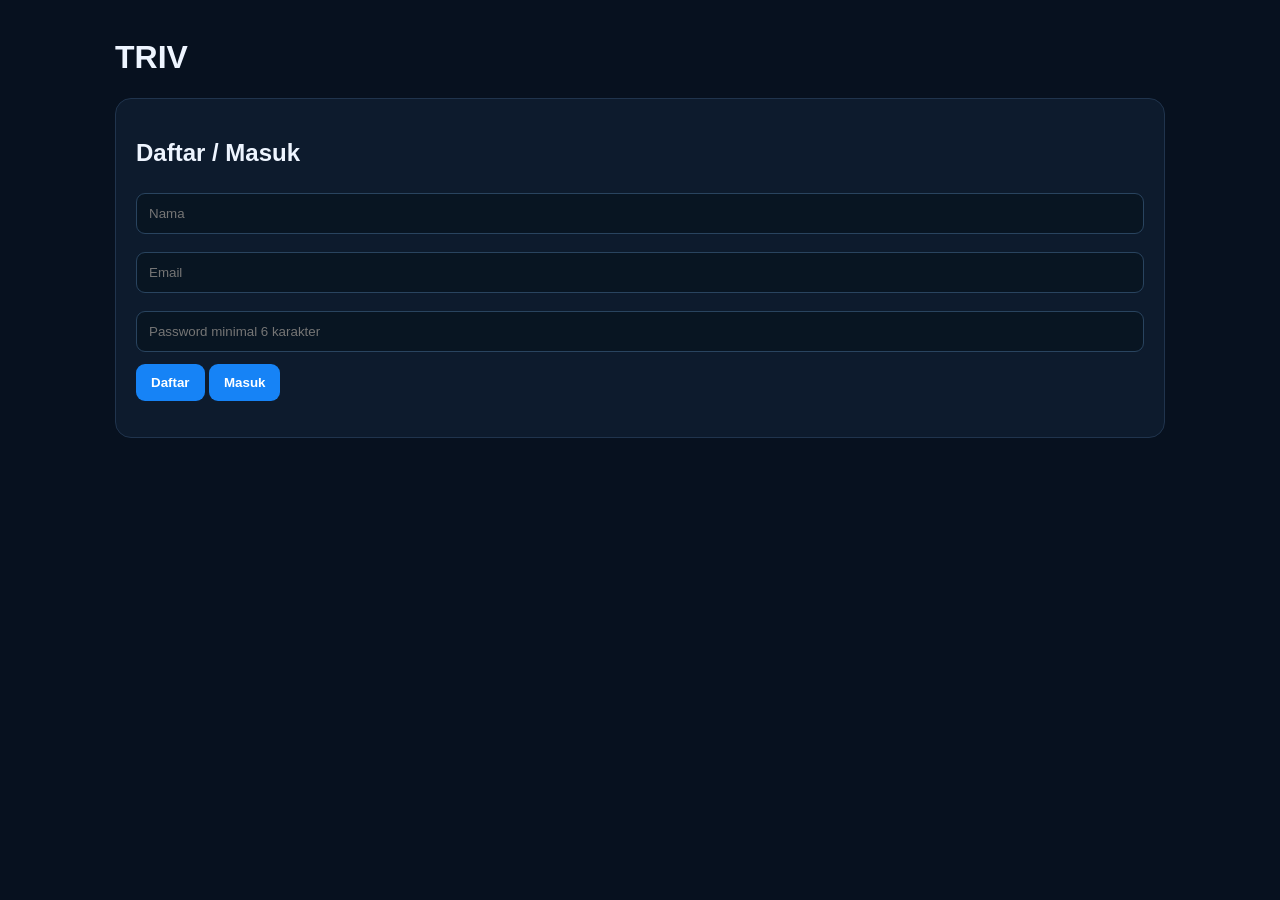
==== commit 8e6ed989: "Add files via upload Signed-off-by: budipratama0025-gif <budipratama0025@gmail.com>" ====
--- a/index.html
+++ b/index.html
@@ -1,19 +1,17 @@
-<!doctype html><html lang="id"><head><meta charset="utf-8"><meta name="viewport" content="width=device-width,initial-scale=1"><title>Triv</title>
-<style>body{font-family:Arial;background:#07111f;color:#eef5ff;margin:0}.wrap{max-width:1100px;margin:auto;padding:18px}.card{background:#0d1b2d;border:1px solid #20344d;border-radius:16px;padding:18px;margin:14px 0}.grid{display:grid;grid-template-columns:1fr 1fr;gap:14px}.in,select{width:100%;box-sizing:border-box;padding:12px;margin:6px 0 12px;border-radius:9px;border:1px solid #29445f;background:#081522;color:#fff}.btn{padding:11px 15px;border:0;border-radius:9px;background:#1683f6;color:white;font-weight:700}.muted{color:#9db0c5}.bal{font-size:32px;font-weight:800}@media(max-width:750px){.grid{grid-template-columns:1fr}}</style></head><body><div class="wrap"><h1>TRIV</h1>
-<div id="auth" class="card"><h2>Masuk / Daftar</h2><input id="name" class="in" placeholder="Nama"><input id="email" class="in" placeholder="Email"><input id="pw" class="in" type="password" placeholder="Password minimal 6 karakter"><button class="btn" onclick="reg()">Daftar</button> <button class="btn" onclick="log()">Masuk</button><p id="m" class="muted"></p></div>
-<div id="app" style="display:none"><div class="card">Saldo tersedia<div id="bal" class="bal">Rp 0</div></div><div class="grid">
-<div class="card"><h3>Rekening Member</h3><select id="bank"></select><input id="ano" class="in" placeholder="Nomor rekening"><input id="ah" class="in" placeholder="Nama pemilik"><button class="btn" onclick="saveAcc()">Simpan</button></div>
-<div class="card"><h3>Deposit</h3><select id="dest"></select><input id="da" class="in" type="number" placeholder="Nominal"><input id="ref" class="in" placeholder="Referensi"><button class="btn" onclick="dep()">Ajukan Deposit</button><p class="muted">Status pending. Saldo tidak bertambah sampai admin menyetujui.</p></div>
-<div class="card"><h3>Withdrawal</h3><input id="wa" class="in" type="number" placeholder="Nominal"><button class="btn" onclick="wd()">Ajukan Withdrawal</button><p class="muted">Saldo ditahan; jika ditolak admin, saldo dikembalikan.</p></div>
-<div class="card"><h3>Riwayat</h3><div id="hist" class="muted"></div></div></div></div></div>
-<script>const API="GANTI_URL_APPS_SCRIPT";let T=localStorage.triv_token;const B=["Bank Mandiri", "Bank Rakyat Indonesia (BRI)", "Bank Negara Indonesia (BNI)", "Bank Tabungan Negara (BTN)", "Bank Central Asia (BCA)", "Bank CIMB Niaga", "Bank Danamon", "Bank Permata", "Bank Panin", "Bank Maybank Indonesia", "Bank OCBC NISP", "Bank UOB Indonesia", "Bank Mega", "Bank Sinarmas", "Bank SMBC Indonesia", "Bank Jago", "Bank Neo Commerce", "Bank Seabank Indonesia", "Bank Amar Indonesia", "Bank Aladin Syariah", "Bank Syariah Indonesia (BSI)", "Bank Muamalat Indonesia", "Bank Mega Syariah", "Bank BCA Syariah", "Bank Panin Dubai Syariah", "Bank KB Bukopin Syariah", "Bank Victoria Syariah", "Bank BJB", "Bank BJB Syariah", "Bank Jateng", "Bank Jatim", "Bank Jatim Syariah", "Bank DIY", "Bank BPD Bali", "Bank Sumut", "Bank Sumsel Babel", "Bank Nagari", "Bank Riau Kepri", "Bank Riau Kepri Syariah", "Bank Lampung", "Bank Jambi", "Bank Bengkulu", "Bank Kalbar", "Bank Kalsel", "Bank Kalteng", "Bank Kaltimtara", "Bank Kaltara", "Bank Sulselbar", "Bank Sultra", "Bank Sulteng", "Bank SulutGo", "Bank Maluku Malut", "Bank Papua", "Bank Aceh Syariah", "Bank NTB Syariah", "Bank NTT", "Bank Sahabat Sampoerna", "Bank Woori Saudara", "Bank ICBC Indonesia", "Bank Shinhan Indonesia", "Bank DBS Indonesia", "Bank Citibank Indonesia", "Bank HSBC Indonesia", "Bank Standard Chartered Indonesia"];
-function api(a,p={}){return fetch(API+"?"+new URLSearchParams({action:a,...p})).then(r=>r.json())}
-function money(x){return"Rp "+Number(x||0).toLocaleString("id-ID")}
-async function reg(){let d=await api("register",{name:name.value,email:email.value,password:pw.value});if(!d.ok)return m.textContent=d.error;T=d.token;localStorage.triv_token=T;start()}
-async function log(){let d=await api("login",{email:email.value,password:pw.value});if(!d.ok)return m.textContent=d.error;T=d.token;localStorage.triv_token=T;start()}
-async function start(){auth.style.display="none";app.style.display="block";bank.innerHTML=B.map(x=>"<option>"+x+"</option>").join("");load()}
-async function load(){let d=await api("member",{token:T});if(!d.ok){localStorage.removeItem("triv_token");return location.reload()}bal.textContent=money(d.user.balance);bank.value=d.user.bank||B[0];ano.value=d.user.accountNumber||"";ah.value=d.user.accountHolder||"";dest.innerHTML=d.destinations.map(x=>"<option value='"+x.id+"'>"+(x.label||x.bank)+" — "+x.accountNumber+" a.n. "+x.accountHolder+"</option>").join("");hist.innerHTML=[...d.deposits.map(x=>"<p>Deposit "+money(x.amount)+" — "+x.status+"</p>"),...d.withdrawals.map(x=>"<p>Withdrawal "+money(x.amount)+" — "+x.status+"</p>")].join("")||"Belum ada transaksi."}
-async function saveAcc(){let d=await api("account",{token:T,bank:bank.value,accountNumber:ano.value,accountHolder:ah.value});alert(d.ok?"Rekening tersimpan.":d.error)}
-async function dep(){let d=await api("deposit",{token:T,destinationId:dest.value,amount:da.value,reference:ref.value});alert(d.ok?d.message:d.error);if(d.ok)load()}
-async function wd(){let d=await api("withdraw",{token:T,amount:wa.value,bank:bank.value,accountNumber:ano.value,accountHolder:ah.value});alert(d.ok?d.message:d.error);if(d.ok)load()}
-if(T)start()</script></body></html>+<!doctype html><html lang="id"><head><meta charset="utf-8"><meta name="viewport" content="width=device-width,initial-scale=1"><title>Triv</title><style>
+body{margin:0;font-family:Arial;background:#07111f;color:#eef5ff}.wrap{max-width:1050px;margin:auto;padding:18px}.card{background:#0d1b2d;border:1px solid #20344d;border-radius:16px;padding:20px;margin:14px 0}.grid{display:grid;grid-template-columns:1fr 1fr;gap:14px}.in,select{width:100%;box-sizing:border-box;padding:12px;margin:6px 0 12px;border-radius:9px;border:1px solid #29445f;background:#081522;color:#fff}.btn{padding:11px 15px;border:0;border-radius:9px;background:#1683f6;color:#fff;font-weight:700}.muted{color:#9db0c5}.bal{font-size:32px;font-weight:800}@media(max-width:750px){.grid{grid-template-columns:1fr}}</style></head><body><div class="wrap"><h1>TRIV</h1>
+<div id="auth" class="card"><h2>Daftar / Masuk</h2><input id="name" class="in" placeholder="Nama"><input id="email" class="in" placeholder="Email"><input id="password" class="in" type="password" placeholder="Password minimal 6 karakter"><button class="btn" id="regBtn">Daftar</button> <button class="btn" id="loginBtn">Masuk</button><p id="msg" class="muted"></p></div>
+<div id="app" style="display:none"><div class="card"><div class="muted">Saldo tersedia</div><div id="balance" class="bal">Rp 0</div><button class="btn" id="logout">Keluar</button></div><div class="grid">
+<div class="card"><h3>Rekening Member</h3><select id="bank"></select><input id="accountNumber" class="in" placeholder="Nomor rekening"><input id="accountHolder" class="in" placeholder="Nama pemilik"><button class="btn" id="saveAccount">Simpan Rekening</button></div>
+<div class="card"><h3>Deposit</h3><select id="destination"></select><input id="depositAmount" class="in" type="number" placeholder="Nominal"><input id="reference" class="in" placeholder="Referensi"><button class="btn" id="deposit">Ajukan Deposit</button><p class="muted">Deposit pending. Saldo tidak bertambah sebelum admin menyetujui.</p></div>
+<div class="card"><h3>Withdrawal</h3><input id="withdrawAmount" class="in" type="number" placeholder="Nominal"><button class="btn" id="withdraw">Ajukan Withdrawal</button></div><div class="card"><h3>Riwayat</h3><div id="history" class="muted"></div></div></div></div></div>
+<script src="config.js"></script><script>
+let token=localStorage.getItem("triv_member_token"),BANKS=["Bank Mandiri", "Bank Rakyat Indonesia (BRI)", "Bank Negara Indonesia (BNI)", "Bank Tabungan Negara (BTN)", "Bank Central Asia (BCA)", "Bank CIMB Niaga", "Bank Danamon", "Bank Permata", "Bank Panin", "Bank Maybank Indonesia", "Bank OCBC NISP", "Bank UOB Indonesia", "Bank Mega", "Bank Sinarmas", "Bank SMBC Indonesia", "Bank Jago", "Bank Neo Commerce", "Bank Seabank Indonesia", "Bank Amar Indonesia", "Bank Aladin Syariah", "Bank Syariah Indonesia (BSI)", "Bank Muamalat Indonesia", "Bank Mega Syariah", "Bank BCA Syariah", "Bank Panin Dubai Syariah", "Bank BJB", "Bank Jateng", "Bank Jatim", "Bank DIY", "Bank BPD Bali", "Bank Sumut", "Bank Sumsel Babel", "Bank Nagari", "Bank Riau Kepri", "Bank Lampung", "Bank Jambi", "Bank Bengkulu", "Bank Kalbar", "Bank Kalsel", "Bank Kalteng", "Bank Kaltimtara", "Bank Kaltara", "Bank Sulselbar", "Bank Sultra", "Bank Sulteng", "Bank SulutGo", "Bank Maluku Malut", "Bank Papua", "Bank Aceh Syariah", "Bank NTB Syariah", "Bank NTT", "Bank Woori Saudara", "Bank ICBC Indonesia", "Bank Shinhan Indonesia", "Bank DBS Indonesia", "Bank Citibank Indonesia", "Bank HSBC Indonesia", "Bank Standard Chartered Indonesia"];
+const api=(a,p={})=>fetch(API_URL+"?"+new URLSearchParams({action:a,...p})).then(r=>r.json());
+const money=n=>"Rp "+Number(n||0).toLocaleString("id-ID");
+async function reg(){msg.textContent="Memproses...";try{let d=await api("register",{name:name.value,email:email.value,password:password.value});if(!d.ok)return msg.textContent=d.error;token=d.token;localStorage.triv_member_token=token;open()}catch(e){msg.textContent="Koneksi Apps Script gagal."}}
+async function login(){msg.textContent="Memproses...";try{let d=await api("login",{email:email.value,password:password.value});if(!d.ok)return msg.textContent=d.error;token=d.token;localStorage.triv_member_token=token;open()}catch(e){msg.textContent="Koneksi Apps Script gagal."}}
+async function open(){auth.style.display="none";app.style.display="block";bank.innerHTML=BANKS.map(x=>"<option>"+x+"</option>").join("");await load()}
+async function load(){let d=await api("member",{token});if(!d.ok){localStorage.removeItem("triv_member_token");return location.reload()}balance.textContent=money(d.user.balance);bank.value=d.user.bank||BANKS[0];accountNumber.value=d.user.accountNumber||"";accountHolder.value=d.user.accountHolder||"";destination.innerHTML=d.destinations.map(x=>"<option value='"+x.id+"'>"+(x.label||x.bank)+" — "+x.accountNumber+" a.n. "+x.accountHolder+"</option>").join("")||"<option>Belum ada rekening tujuan</option>";history.innerHTML=[...d.deposits.map(x=>"<p>Deposit "+money(x.amount)+" — <b>"+x.status+"</b></p>"),...d.withdrawals.map(x=>"<p>Withdrawal "+money(x.amount)+" — <b>"+x.status+"</b></p>")].join("")||"Belum ada transaksi."}
+regBtn.onclick=reg;loginBtn.onclick=login;logout.onclick=()=>{localStorage.removeItem("triv_member_token");location.reload()};saveAccount.onclick=async()=>{let d=await api("account",{token,bank:bank.value,accountNumber:accountNumber.value,accountHolder:accountHolder.value});alert(d.ok?"Rekening tersimpan.":d.error);load()};deposit.onclick=async()=>{let d=await api("deposit",{token,destinationId:destination.value,amount:depositAmount.value,reference:reference.value});alert(d.ok?d.message:d.error);if(d.ok)load()};withdraw.onclick=async()=>{let d=await api("withdraw",{token,amount:withdrawAmount.value,bank:bank.value,accountNumber:accountNumber.value,accountHolder:accountHolder.value});alert(d.ok?d.message:d.error);if(d.ok)load()};if(token)open();
+</script></body></html>
